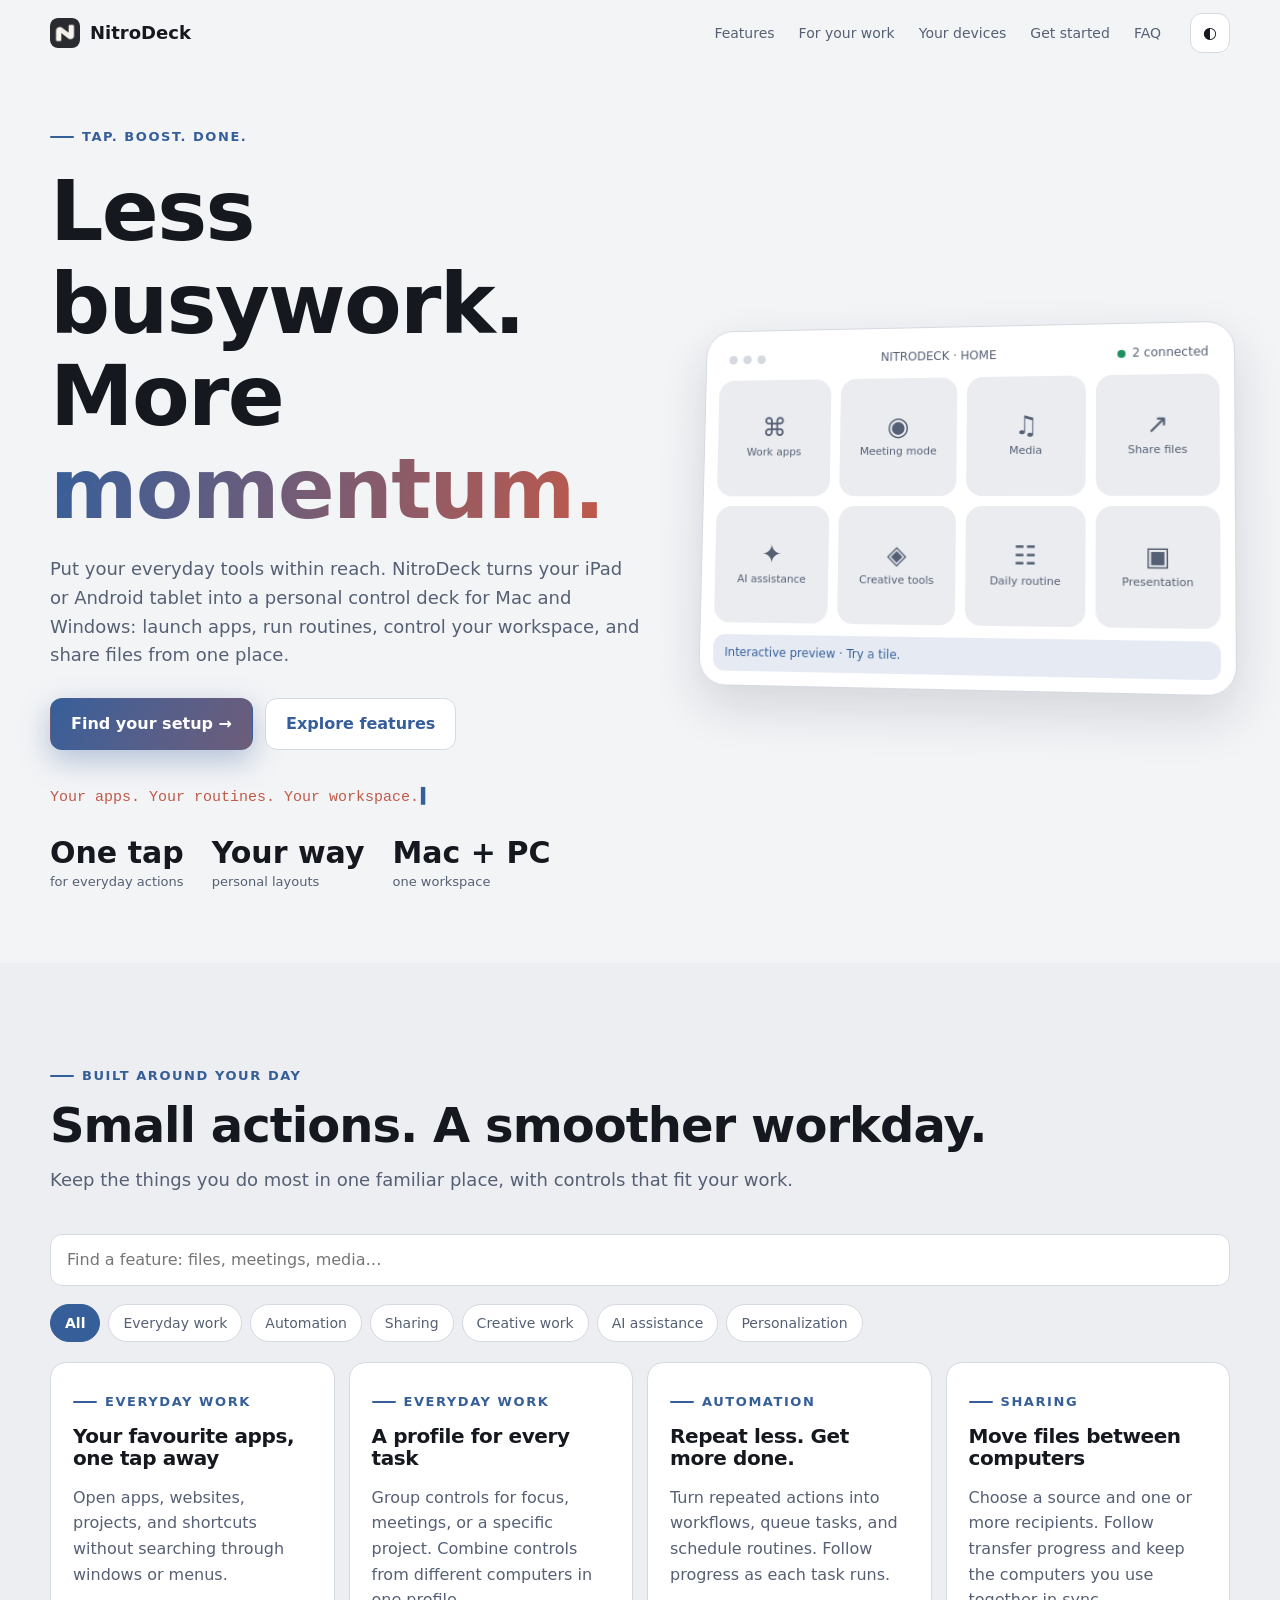
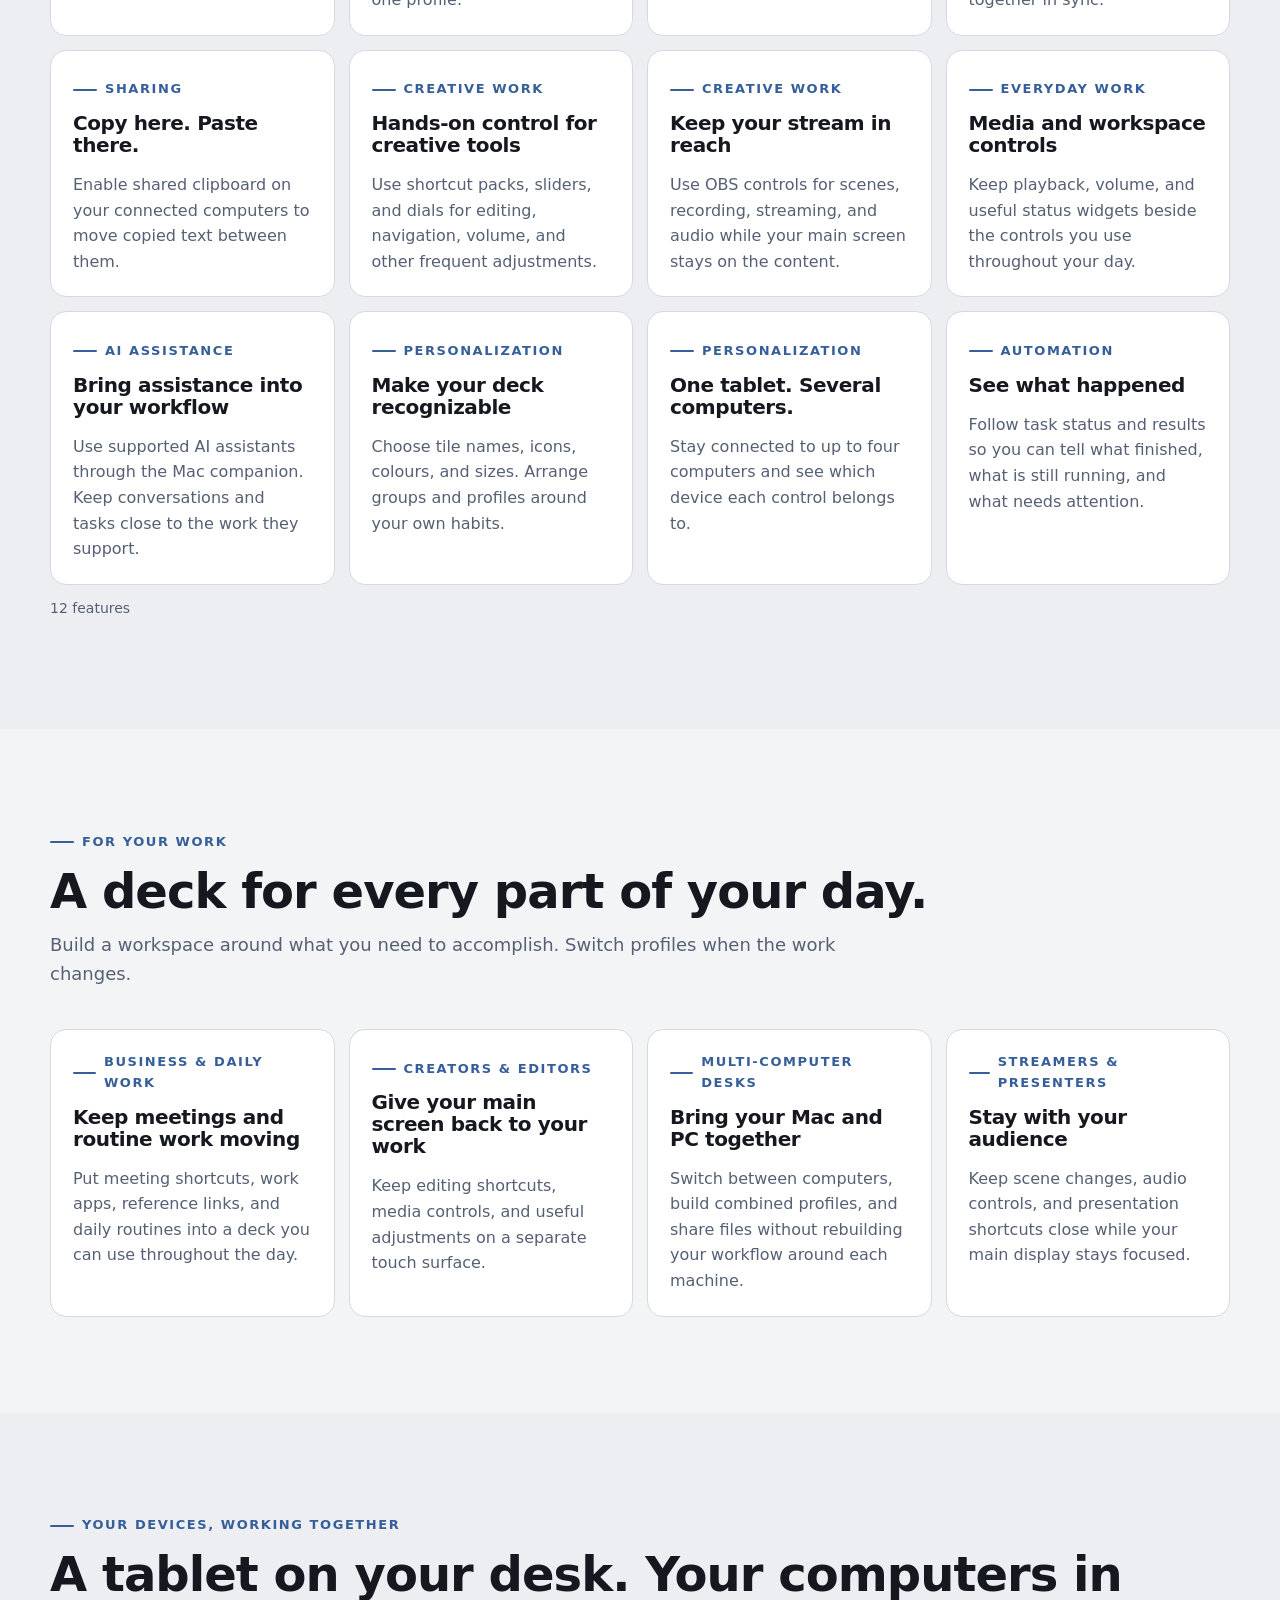
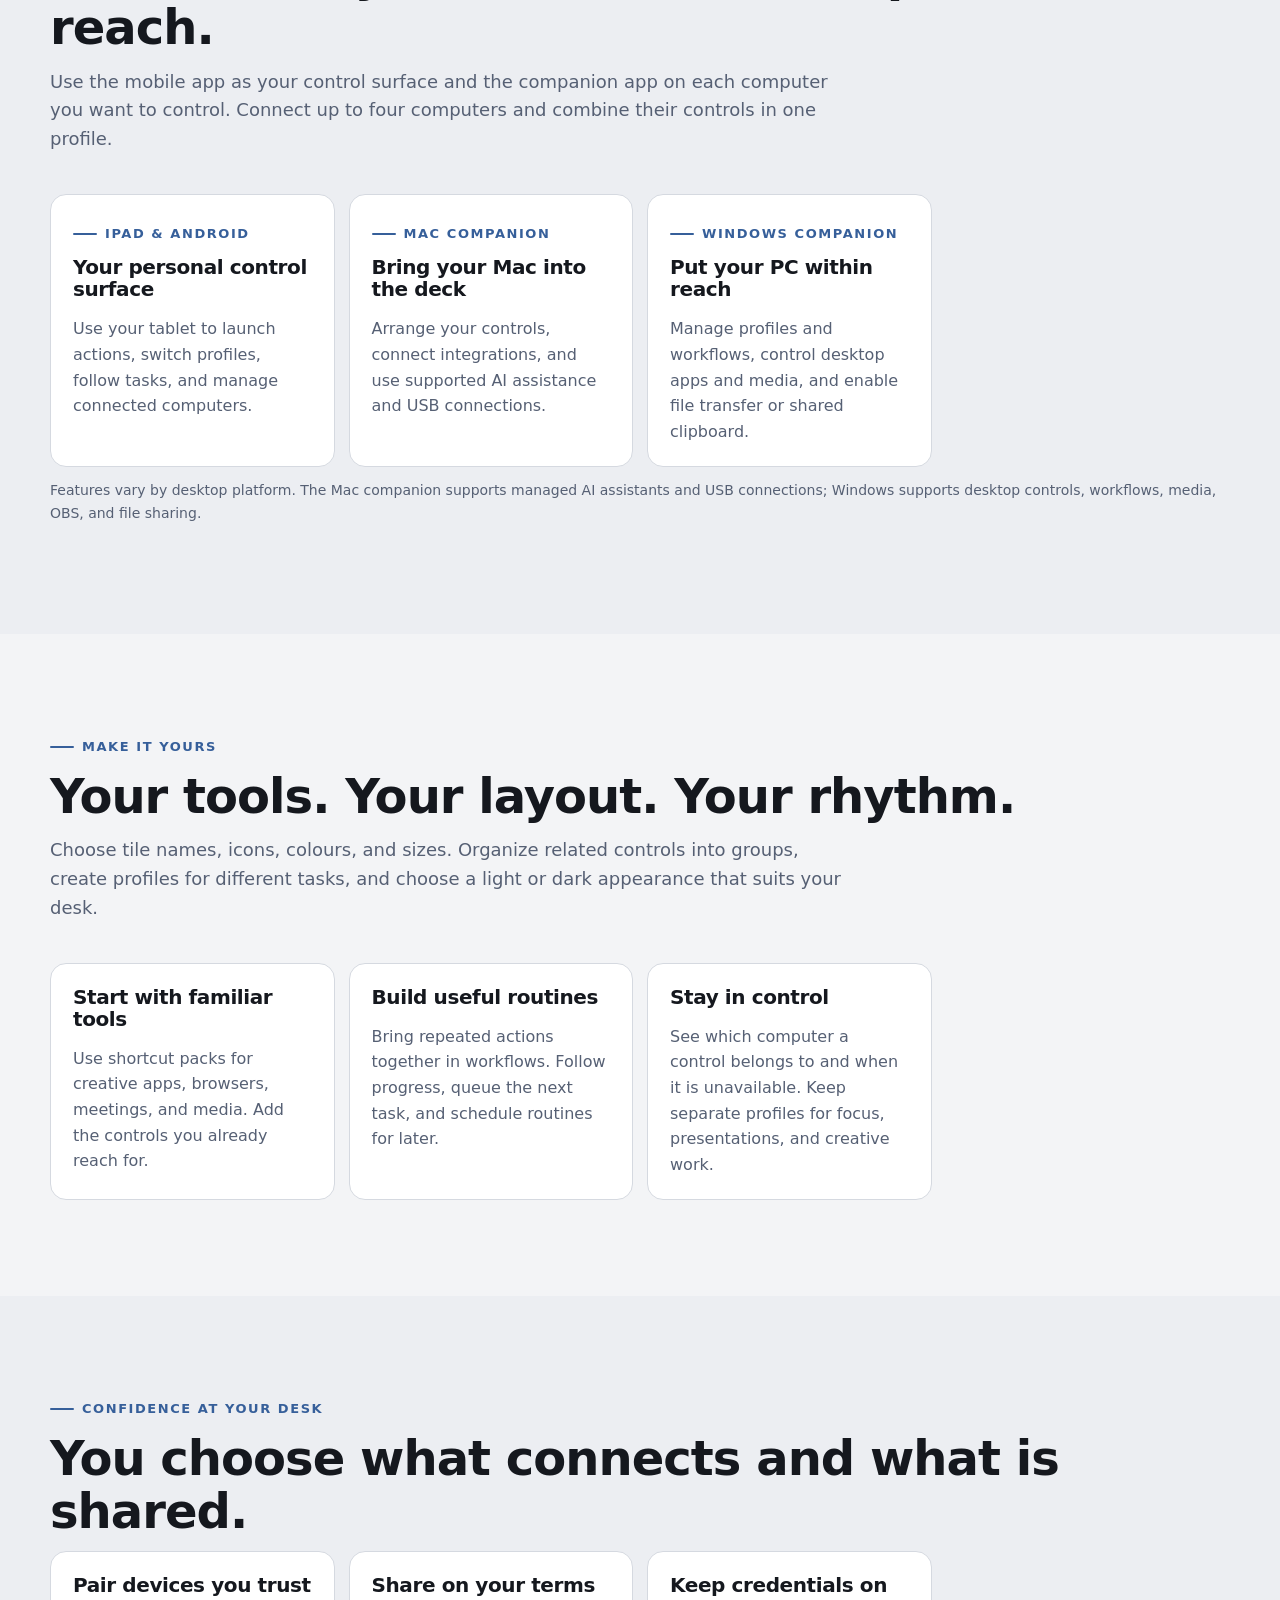
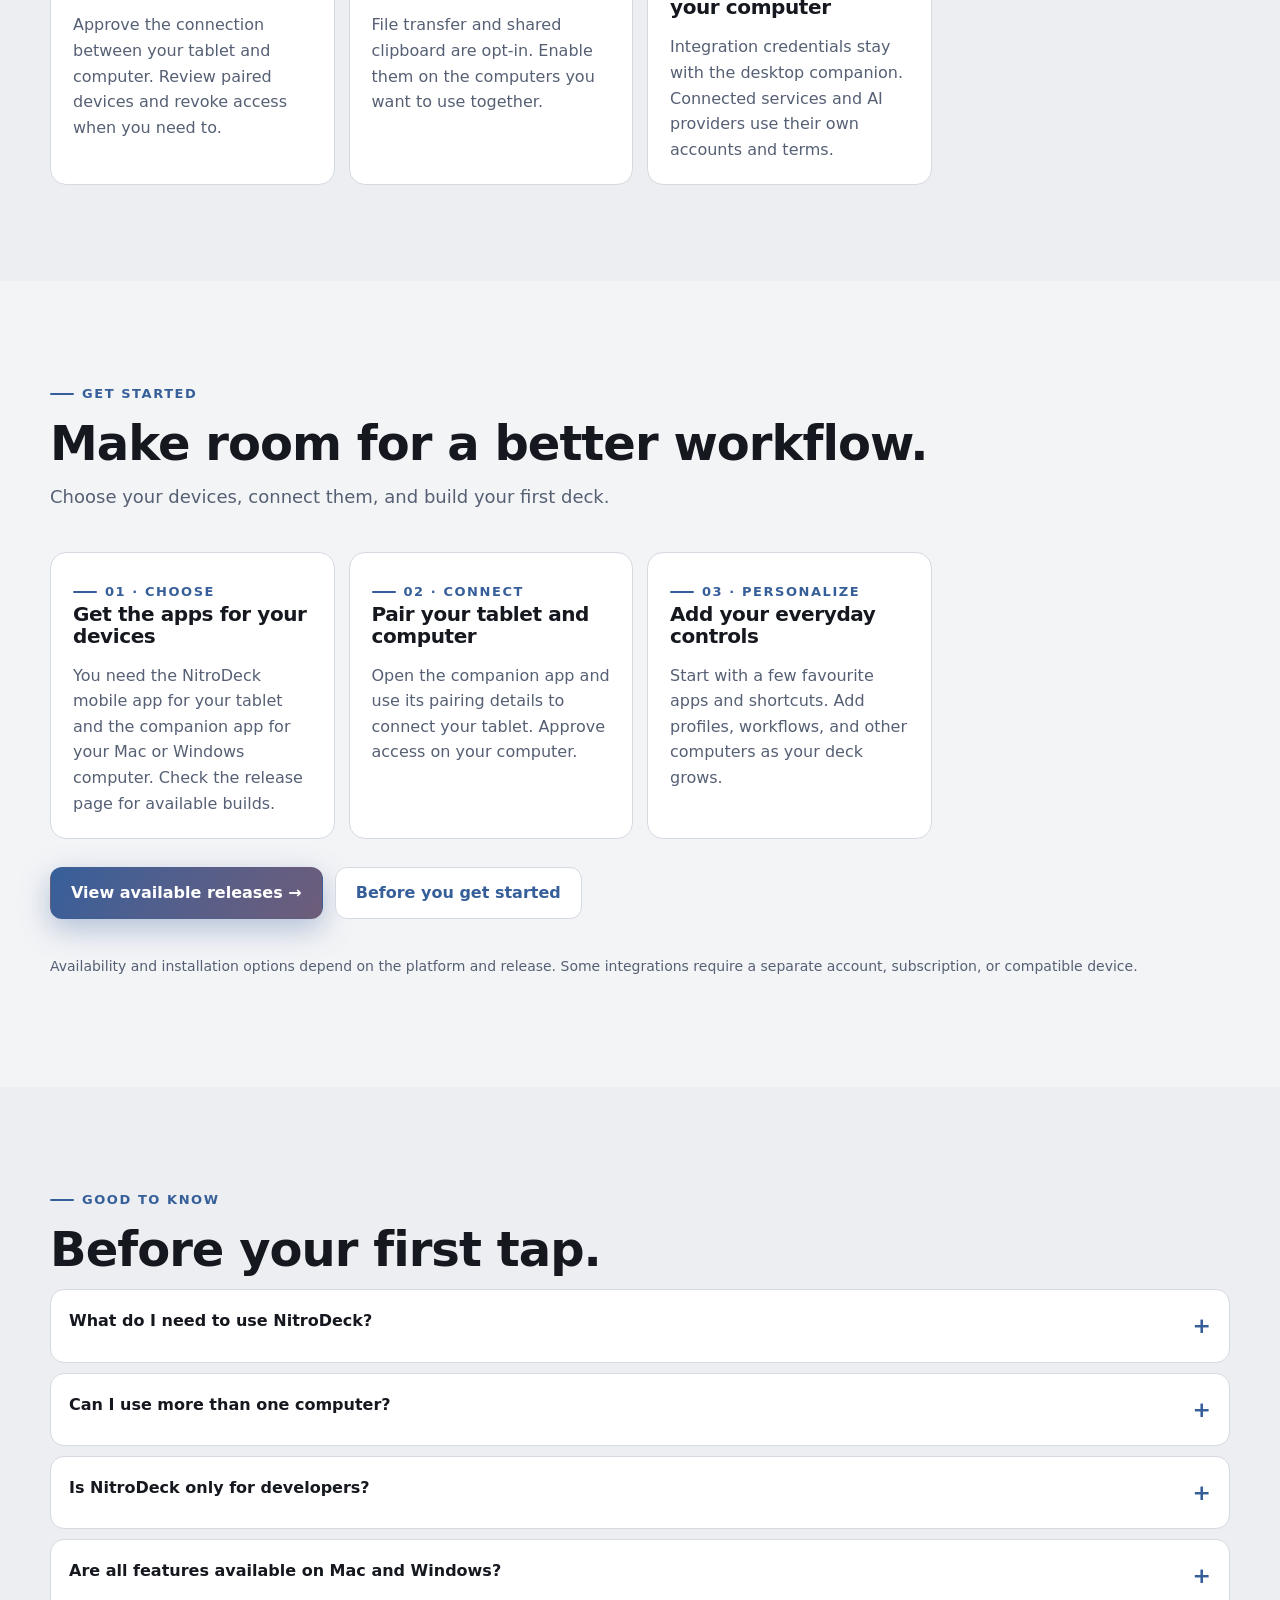
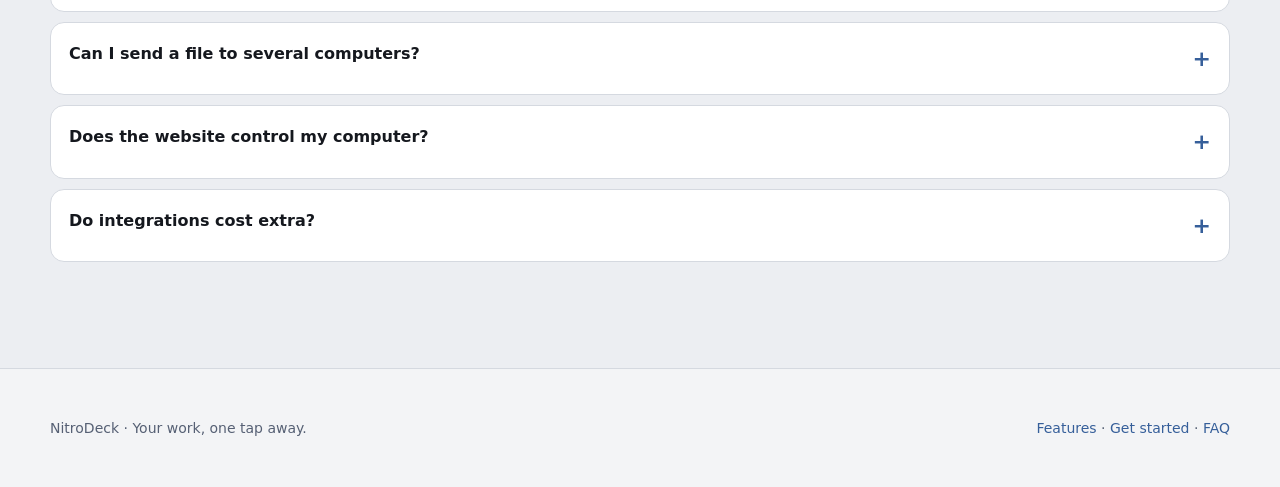
==== index.html @ 4f3492ad "Add NitroDeck site, feature guide and Pages workflow Co-Authored-By: Claude Sonnet 5.5 <noreply@anth" ====
<!doctype html>
<html lang="en">
<head>
  <meta charset="utf-8">
  <meta name="viewport" content="width=device-width, initial-scale=1">
  <title>NitroDeck — Your work, one tap away</title>
  <meta name="description" content="Turn your tablet into a personal control deck for Mac and Windows. Launch apps, organize workflows, control creative tools, and share files between computers.">
  <meta name="theme-color" content="#0b0e14">
  <link rel="icon" href="assets/appIcon.png">
  <link rel="stylesheet" href="styles.css">
</head>
<body>
<header class="nav" id="nav">
  <div class="wrap nav-in">
    <a class="brand" href="#top"><img src="assets/appIcon.png" alt="">NitroDeck</a>
    <nav class="nav-links" id="navlinks" aria-label="Sections">
      <a href="#features">Features</a>
      <a href="#use-cases">For your work</a>
      <a href="#apps">Your devices</a>
      <a href="#start">Get started</a>
      <a href="#faq-section">FAQ</a>
    </nav>
    <button class="icon-btn" id="themeBtn" aria-label="Toggle light and dark theme">◐</button>
    <button class="icon-btn burger" id="burger" aria-label="Menu" aria-expanded="false">☰</button>
  </div>
  <div class="progress-bar" id="pbar"></div>
</header>

<main id="top">
<section class="hero">
  <canvas id="bg" aria-hidden="true"></canvas>
  <div class="wrap">
    <div>
      <span class="eyebrow">Tap. Boost. Done.</span>
      <h1>Less busywork.<br>More <span class="grad">momentum.</span></h1>
      <p class="lede">Put your everyday tools within reach. NitroDeck turns your iPad or Android tablet into a personal control deck for Mac and Windows: launch apps, run routines, control your workspace, and share files from one place.</p>
      <div class="cta">
        <a class="btn primary" href="#start">Find your setup →</a>
        <a class="btn" href="#features">Explore features</a>
      </div>
      <div class="typed" id="typed" aria-live="off"></div>
      <div class="stats" style="margin-top:28px">
        <div class="stat"><b>One tap</b><span>for everyday actions</span></div>
        <div class="stat"><b>Your way</b><span>personal layouts</span></div>
        <div class="stat"><b>Mac + PC</b><span>one workspace</span></div>
      </div>
    </div>
    <div class="device" id="device" aria-label="Animated preview of a NitroDeck screen">
      <div class="device-top"><div class="dots"><i></i><i></i><i></i></div><span>NITRODECK · HOME</span><span class="live"><b></b>2 connected</span></div>
      <div class="deck" id="heroDeck"></div>
      <div class="banner" id="heroBanner">Interactive preview · Try a tile.</div>
    </div>
  </div>
</section>

<section id="features" class="alt">
  <div class="wrap">
    <span class="eyebrow">Built around your day</span>
    <h2>Small actions. A smoother workday.</h2>
    <p class="lede">Keep the things you do most in one familiar place, with controls that fit your work.</p>
    <div class="search"><input id="fsearch" type="search" placeholder="Find a feature: files, meetings, media…" aria-label="Search product features"></div>
    <div class="chips" id="fchips" aria-label="Feature categories"></div>
    <div class="fgrid" id="fgrid"></div>
    <p class="hint" id="featureCount" role="status"></p>
  </div>
</section>
<section id="use-cases">
  <div class="wrap">
    <span class="eyebrow">For your work</span>
    <h2>A deck for every part of your day.</h2>
    <p class="lede">Build a workspace around what you need to accomplish. Switch profiles when the work changes.</p>
    <div class="fgrid" id="useCases"></div>
  </div>
</section>
<section id="apps" class="alt">
  <div class="wrap">
    <span class="eyebrow">Your devices, working together</span>
    <h2>A tablet on your desk. Your computers in reach.</h2>
    <p class="lede">Use the mobile app as your control surface and the companion app on each computer you want to control. Connect up to four computers and combine their controls in one profile.</p>
    <div class="fgrid" id="appCards"></div>
    <p class="hint">Features vary by desktop platform. The Mac companion supports managed AI assistants and USB connections; Windows supports desktop controls, workflows, media, OBS, and file sharing.</p>
  </div>
</section>
<section id="customize">
  <div class="wrap">
    <span class="eyebrow">Make it yours</span>
    <h2>Your tools. Your layout. Your rhythm.</h2>
    <p class="lede">Choose tile names, icons, colours, and sizes. Organize related controls into groups, create profiles for different tasks, and choose a light or dark appearance that suits your desk.</p>
    <div class="fgrid">
      <article class="card"><h3>Start with familiar tools</h3><p>Use shortcut packs for creative apps, browsers, meetings, and media. Add the controls you already reach for.</p></article>
      <article class="card"><h3>Build useful routines</h3><p>Bring repeated actions together in workflows. Follow progress, queue the next task, and schedule routines for later.</p></article>
      <article class="card"><h3>Stay in control</h3><p>See which computer a control belongs to and when it is unavailable. Keep separate profiles for focus, presentations, and creative work.</p></article>
    </div>
  </div>
</section>
<section id="security" class="alt">
  <div class="wrap">
    <span class="eyebrow">Confidence at your desk</span>
    <h2>You choose what connects and what is shared.</h2>
    <div class="fgrid">
      <article class="card"><h3>Pair devices you trust</h3><p>Approve the connection between your tablet and computer. Review paired devices and revoke access when you need to.</p></article>
      <article class="card"><h3>Share on your terms</h3><p>File transfer and shared clipboard are opt-in. Enable them on the computers you want to use together.</p></article>
      <article class="card"><h3>Keep credentials on your computer</h3><p>Integration credentials stay with the desktop companion. Connected services and AI providers use their own accounts and terms.</p></article>
    </div>
  </div>
</section>
<section id="start">
  <div class="wrap">
    <span class="eyebrow">Get started</span>
    <h2>Make room for a better workflow.</h2>
    <p class="lede">Choose your devices, connect them, and build your first deck.</p>
    <div class="fgrid">
      <article class="card"><span class="eyebrow">01 · Choose</span><h3>Get the apps for your devices</h3><p>You need the NitroDeck mobile app for your tablet and the companion app for your Mac or Windows computer. Check the release page for available builds.</p></article>
      <article class="card"><span class="eyebrow">02 · Connect</span><h3>Pair your tablet and computer</h3><p>Open the companion app and use its pairing details to connect your tablet. Approve access on your computer.</p></article>
      <article class="card"><span class="eyebrow">03 · Personalize</span><h3>Add your everyday controls</h3><p>Start with a few favourite apps and shortcuts. Add profiles, workflows, and other computers as your deck grows.</p></article>
    </div>
    <div class="cta" style="margin-top:28px"><a class="btn primary" href="https://github.com/Ahmed-M-Hussein/NitroDeck/releases" rel="noopener">View available releases →</a><a class="btn" href="#faq-section">Before you get started</a></div>
    <p class="hint">Availability and installation options depend on the platform and release. Some integrations require a separate account, subscription, or compatible device.</p>
  </div>
</section>
<section id="faq-section" class="alt">
  <div class="wrap"><span class="eyebrow">Good to know</span><h2>Before your first tap.</h2><div id="faq"></div></div>
</section>
</main>
<footer><div class="wrap"><span>NitroDeck · Your work, one tap away.</span><span><a href="#features">Features</a> · <a href="#start">Get started</a> · <a href="#faq-section">FAQ</a></span></div></footer>
<button class="icon-btn to-top" id="toTop" aria-label="Back to top">↑</button>
<script src="data.js"></script><script src="app.js"></script>
</body></html>
---- styles.css ----
/* NitroDeck site. Tokens first, then layout, then sections. */
:root {
  --bg: #0b0e14;
  --bg2: #10141c;
  --surface: #161b25;
  --surface2: #1e2431;
  --line: #2a3242;
  --text: #e8ecf4;
  --muted: #93a0b5;
  --accent: #91b6ff;
  --accent-soft: rgba(145, 182, 255, 0.14);
  --accent2: #f1a99c;
  --ok: #6fd3a0;
  --warn: #f2c46d;
  --bad: #ff7b8a;
  --on-accent: #0b0e14;
  --shadow: 0 20px 60px rgba(0, 0, 0, 0.45);
  --radius: 16px;
  --font: ui-sans-serif, system-ui, -apple-system, "Segoe UI", Roboto, "Helvetica Neue", Arial, sans-serif;
  --mono: ui-monospace, SFMono-Regular, Menlo, Consolas, "Liberation Mono", monospace;
  color-scheme: dark;
}
:root[data-theme="light"] {
  --bg: #f3f4f6;
  --bg2: #eceef2;
  --surface: #ffffff;
  --surface2: #eaecf0;
  --line: #d5d9e0;
  --text: #15181e;
  --muted: #566074;
  --accent: #365f9a;
  --accent-soft: rgba(54, 95, 154, 0.12);
  --accent2: #c0594a;
  --ok: #1f8f5d;
  --warn: #9a6a00;
  --bad: #c2354a;
  --on-accent: #ffffff;
  --shadow: 0 20px 50px rgba(20, 30, 50, 0.14);
  color-scheme: light;
}

* { box-sizing: border-box; }
html { scroll-behavior: smooth; scroll-padding-top: 84px; }
body {
  margin: 0;
  background: var(--bg);
  color: var(--text);
  font: 16px/1.6 var(--font);
  -webkit-font-smoothing: antialiased;
  overflow-x: hidden;
}
img, svg { max-width: 100%; }
a { color: var(--accent); text-decoration: none; }
a:hover { text-decoration: underline; }
button { font: inherit; color: inherit; cursor: pointer; }
code, pre { font-family: var(--mono); }
:focus-visible { outline: 2px solid var(--accent); outline-offset: 2px; border-radius: 6px; }
.sr { position: absolute; width: 1px; height: 1px; overflow: hidden; clip: rect(0 0 0 0); }

.wrap { width: min(1180px, 100% - 32px); margin-inline: auto; }
section { padding: 96px 0; position: relative; }
.eyebrow { display: inline-flex; align-items: center; gap: 8px; font-size: 13px; letter-spacing: .12em; text-transform: uppercase; color: var(--accent); font-weight: 600; }
.eyebrow::before { content: ""; width: 24px; height: 2px; background: currentColor; border-radius: 2px; }
h1, h2, h3 { line-height: 1.1; margin: 0; letter-spacing: -0.02em; }
h2 { font-size: clamp(30px, 4.4vw, 48px); margin: 12px 0 14px; }
h3 { font-size: 20px; }
.lede { color: var(--muted); font-size: 18px; max-width: 70ch; margin: 0 0 40px; }
.grad { background: linear-gradient(100deg, var(--accent), var(--accent2)); -webkit-background-clip: text; background-clip: text; color: transparent; }
.alt { background: var(--bg2); }

/* reveal */
.reveal { opacity: 0; transform: translateY(26px); transition: opacity .7s ease, transform .7s cubic-bezier(.2,.7,.2,1); }
.reveal.in { opacity: 1; transform: none; }

/* nav */
.nav { position: fixed; inset: 0 0 auto 0; z-index: 50; transition: background .3s, border-color .3s, box-shadow .3s; border-bottom: 1px solid transparent; }
.nav.stuck { background: color-mix(in srgb, var(--bg) 82%, transparent); backdrop-filter: blur(14px); border-color: var(--line); }
.nav-in { display: flex; align-items: center; gap: 18px; height: 66px; }
.brand { display: flex; align-items: center; gap: 10px; font-weight: 700; color: var(--text); font-size: 18px; }
.brand:hover { text-decoration: none; }
.brand img { width: 30px; height: 30px; border-radius: 8px; }
.nav-links { display: flex; gap: 2px; margin-left: auto; }
.nav-links a { color: var(--muted); padding: 8px 11px; border-radius: 10px; font-size: 14px; font-weight: 500; }
.nav-links a:hover { color: var(--text); background: var(--accent-soft); text-decoration: none; }
.nav-links a.on { color: var(--accent); background: var(--accent-soft); }
.icon-btn { width: 40px; height: 40px; display: grid; place-items: center; background: var(--surface); border: 1px solid var(--line); border-radius: 12px; }
.icon-btn:hover { border-color: var(--accent); }
.burger { display: none; }
.progress-bar { position: absolute; left: 0; bottom: -1px; height: 2px; background: linear-gradient(90deg, var(--accent), var(--accent2)); width: 0; }

/* buttons */
.btn { display: inline-flex; align-items: center; gap: 8px; padding: 12px 20px; border-radius: 12px; border: 1px solid var(--line); background: var(--surface); font-weight: 600; transition: transform .2s, border-color .2s, box-shadow .2s; }
.btn:hover { transform: translateY(-2px); border-color: var(--accent); text-decoration: none; }
.btn.primary { background: linear-gradient(120deg, var(--accent), color-mix(in srgb, var(--accent) 60%, var(--accent2))); color: var(--on-accent); border-color: transparent; box-shadow: 0 10px 30px color-mix(in srgb, var(--accent) 35%, transparent); }
.chip { display: inline-flex; align-items: center; gap: 6px; padding: 7px 14px; border-radius: 999px; background: var(--surface); border: 1px solid var(--line); font-size: 14px; color: var(--muted); transition: all .2s; }
.chip:hover { color: var(--text); border-color: var(--accent); }
.chip.on { background: var(--accent); color: var(--on-accent); border-color: var(--accent); font-weight: 600; }
.chips { display: flex; flex-wrap: wrap; gap: 8px; margin-bottom: 20px; }
.card { background: var(--surface); border: 1px solid var(--line); border-radius: var(--radius); padding: 22px; }
kbd { font-family: var(--mono); font-size: 12px; background: var(--surface2); border: 1px solid var(--line); border-bottom-width: 2px; border-radius: 6px; padding: 1px 6px; }

/* hero */
.hero { min-height: 100svh; display: flex; align-items: center; padding: 120px 0 70px; overflow: hidden; }
#bg { position: absolute; inset: 0; width: 100%; height: 100%; z-index: 0; }
.hero::after { content: ""; position: absolute; inset: 0; background: radial-gradient(60% 50% at 70% 40%, transparent, var(--bg) 100%); z-index: 0; pointer-events: none; }
.hero .wrap { position: relative; z-index: 1; display: grid; grid-template-columns: 1.05fr .95fr; gap: 48px; align-items: center; }
.hero h1 { font-size: clamp(42px, 7vw, 84px); margin: 18px 0 20px; }
.hero p.lede { margin-bottom: 28px; }
.cta { display: flex; flex-wrap: wrap; gap: 12px; margin-bottom: 36px; }
.typed { font-family: var(--mono); color: var(--accent2); min-height: 1.6em; font-size: 15px; }
.typed::after { content: "▍"; animation: blink 1s steps(2) infinite; margin-left: 2px; color: var(--accent); }
@keyframes blink { 50% { opacity: 0; } }
.stats { display: grid; grid-template-columns: repeat(4, auto); gap: 8px 28px; justify-content: start; }
.stat b { display: block; font-size: 30px; line-height: 1; font-variant-numeric: tabular-nums; }
.stat span { font-size: 13px; color: var(--muted); }

.device { background: var(--surface); border: 1px solid var(--line); border-radius: 28px; padding: 14px; box-shadow: var(--shadow); transform: perspective(1200px) rotateY(-8deg) rotateX(4deg); transition: transform .2s ease-out; animation: float 7s ease-in-out infinite; }
@keyframes float { 50% { translate: 0 -10px; } }
.device-top { display: flex; align-items: center; justify-content: space-between; padding: 6px 10px 12px; font-size: 12px; color: var(--muted); }
.dots { display: flex; gap: 6px; } .dots i { width: 9px; height: 9px; border-radius: 50%; background: var(--line); }
.live { display: inline-flex; gap: 6px; align-items: center; } .live b { width: 8px; height: 8px; border-radius: 50%; background: var(--ok); box-shadow: 0 0 0 0 var(--ok); animation: ping 2s infinite; }
@keyframes ping { 70% { box-shadow: 0 0 0 9px transparent; } 100% { box-shadow: 0 0 0 0 transparent; } }
.deck { display: grid; grid-template-columns: repeat(4, 1fr); gap: 10px; }
.tile { aspect-ratio: 1; border-radius: 16px; background: var(--surface2); border: 2px solid transparent; display: flex; flex-direction: column; align-items: center; justify-content: center; gap: 4px; font-size: 11px; color: var(--muted); position: relative; transition: transform .2s, border-color .3s, background .3s; user-select: none; }
.tile .g { font-size: 26px; line-height: 1; }
.tile:hover { transform: translateY(-3px); }
.tile.pressed { transform: scale(.93); }
.tile.running { border-color: var(--accent); }
.tile.running::after { content: ""; position: absolute; top: 7px; right: 7px; width: 12px; height: 12px; border: 2px solid var(--accent); border-top-color: transparent; border-radius: 50%; animation: spin .8s linear infinite; }
.tile.success { border-color: var(--ok); }
.tile.success::after { content: "✓"; position: absolute; top: 3px; right: 8px; color: var(--ok); font-weight: 800; }
.tile.failed { border-color: var(--bad); }
.tile.failed::after { content: "!"; position: absolute; top: 3px; right: 9px; color: var(--bad); font-weight: 800; }
.tile.w2 { grid-column: span 2; aspect-ratio: 2.1; }
.tile.w4 { grid-column: span 4; aspect-ratio: 4.3; }
@keyframes spin { to { rotate: 360deg; } }
.mini-slider { width: 80%; height: 8px; border-radius: 6px; background: var(--line); position: relative; overflow: hidden; }
.mini-slider i { position: absolute; inset: 0 auto 0 0; width: 60%; background: var(--accent); border-radius: 6px; animation: slide 5s ease-in-out infinite; }
@keyframes slide { 50% { width: 25%; } }
.banner { margin-top: 12px; padding: 9px 12px; border-radius: 12px; background: var(--accent-soft); font-size: 12px; color: var(--accent); min-height: 36px; display: flex; align-items: center; gap: 8px; }

/* tabs */
.tabs { display: flex; flex-wrap: wrap; gap: 6px; margin-bottom: 18px; }
.tab { padding: 9px 16px; border-radius: 12px; border: 1px solid var(--line); background: var(--surface); color: var(--muted); font-weight: 600; font-size: 14px; }
.tab[aria-selected="true"] { background: var(--accent); color: var(--on-accent); border-color: var(--accent); }
.panel[hidden] { display: none; }

/* map */
.map-shell { display: grid; grid-template-columns: 1fr 340px; gap: 20px; align-items: start; }
.map-stage { background: radial-gradient(circle at 50% 50%, var(--accent-soft), transparent 65%), var(--surface); border: 1px solid var(--line); border-radius: 24px; padding: 8px; overflow: hidden; }
#map { width: 100%; height: auto; display: block; touch-action: manipulation; }
.m-edge { stroke: var(--line); stroke-width: 2; fill: none; stroke-dasharray: 6 8; animation: dash 2.5s linear infinite; }
.m-edge.act { stroke-width: 2.5; }
@keyframes dash { to { stroke-dashoffset: -28; } }
.m-node { cursor: pointer; }
.m-node circle.bg { fill: var(--surface2); stroke-width: 2.5; transition: transform .3s, fill .3s; transform-box: fill-box; transform-origin: center; }
.m-node:hover circle.bg, .m-node.act circle.bg { transform: scale(1.12); fill: var(--surface); }
.m-node text { fill: var(--text); font-size: 18px; font-weight: 700; text-anchor: middle; pointer-events: none; }
.m-node text.ico { font-size: 32px; font-weight: 400; }
.m-node.dim { opacity: .22; }
.m-leaf { opacity: 0; pointer-events: auto; transform-box: fill-box; transform-origin: center; animation: pop .45s cubic-bezier(.2,1.4,.4,1) forwards; cursor: pointer; }
.m-leaf rect { fill: var(--surface); stroke-width: 1.5; }
.m-leaf text { fill: var(--text); font-size: 16px; }
.m-leaf:hover rect, .m-leaf.act rect { fill: var(--surface2); }
@keyframes pop { from { opacity: 0; scale: .3; } to { opacity: 1; scale: 1; } }
.m-center circle.core { fill: var(--accent); }
.m-center circle.ring { fill: none; stroke: var(--accent); stroke-width: 2; opacity: .5; transform-box: fill-box; transform-origin: center; animation: ring 3s ease-out infinite; }
.m-center circle.ring.r2 { animation-delay: 1.5s; }
@keyframes ring { to { scale: 1.9; opacity: 0; } }
.m-center text { fill: var(--on-accent); font-weight: 800; font-size: 22px; text-anchor: middle; pointer-events: none; }
.side { position: sticky; top: 84px; min-height: 280px; }
.side h3 { display: flex; align-items: center; gap: 10px; margin-bottom: 8px; }
.side p { color: var(--muted); margin: 0 0 14px; }
.side ul { list-style: none; margin: 0; padding: 0; display: grid; gap: 8px; }
.side li { padding: 10px 12px; border-radius: 12px; background: var(--surface2); border: 1px solid transparent; font-size: 14px; cursor: pointer; transition: border-color .2s; }
.side li:hover, .side li.act { border-color: var(--accent); }
.side li b { display: block; }
.side li span { color: var(--muted); }
.hint { color: var(--muted); font-size: 14px; margin-top: 12px; }

/* architecture */
.arch-wrap { background: var(--surface); border: 1px solid var(--line); border-radius: 24px; padding: 12px; }
.arch-wrap svg { width: 100%; height: auto; display: block; }
.a-node rect { fill: var(--surface2); stroke: var(--line); stroke-width: 2; transition: stroke .2s, fill .2s; }
.a-node { cursor: pointer; }
.a-node:hover rect, .a-node.act rect { stroke: var(--accent); fill: var(--accent-soft); }
.a-node text { fill: var(--text); font-size: 15px; text-anchor: middle; pointer-events: none; }
.a-node text.sub { fill: var(--muted); font-size: 12px; }
.a-link { stroke: var(--line); stroke-width: 2; fill: none; }
.a-link.usb { stroke-dasharray: 5 6; }
.a-pkt { fill: var(--accent); }
.a-pkt.b { fill: var(--accent2); }
.a-label { fill: var(--muted); font-size: 12px; text-anchor: middle; }
.arch-caption { margin-top: 14px; padding: 14px 18px; background: var(--surface2); border-radius: 14px; color: var(--muted); min-height: 76px; }
.arch-caption b { color: var(--text); }

/* config matrix */
.matrix-scroll { overflow-x: auto; border: 1px solid var(--line); border-radius: 18px; }
table.matrix { border-collapse: collapse; width: 100%; min-width: 820px; font-size: 14px; }
.matrix th, .matrix td { padding: 12px 14px; text-align: left; border-bottom: 1px solid var(--line); vertical-align: top; transition: background .2s; }
.matrix thead th { background: var(--surface2); position: sticky; top: 0; font-size: 13px; }
.matrix tbody th { color: var(--accent); width: 150px; background: var(--surface); }
.matrix td { background: var(--surface); color: var(--muted); }
.matrix td.na { opacity: .4; }
.matrix tr:hover td, .matrix tr:hover th { background: var(--accent-soft); color: var(--text); }
.matrix code { color: var(--accent2); font-size: 12.5px; }

/* features */
.search { display: flex; gap: 10px; flex-wrap: wrap; margin-bottom: 18px; }
.search input { flex: 1; min-width: 200px; padding: 12px 16px; border-radius: 12px; border: 1px solid var(--line); background: var(--surface); color: var(--text); font: inherit; }
.search input:focus { border-color: var(--accent); outline: none; }
.fgrid { display: grid; grid-template-columns: repeat(auto-fill, minmax(280px, 1fr)); gap: 14px; }
.fcard { background: var(--surface); border: 1px solid var(--line); border-radius: 16px; padding: 18px; cursor: pointer; transition: transform .25s, border-color .25s, box-shadow .25s; position: relative; overflow: hidden; }
.fcard::before { content: ""; position: absolute; inset: 0; background: radial-gradient(240px circle at var(--mx, 50%) var(--my, 0%), var(--accent-soft), transparent 70%); opacity: 0; transition: opacity .3s; }
.fcard:hover { transform: translateY(-4px); border-color: var(--accent); box-shadow: var(--shadow); }
.fcard:hover::before { opacity: 1; }
.fcard > * { position: relative; }
.fcard .tag { font-size: 11px; letter-spacing: .08em; text-transform: uppercase; color: var(--accent2); font-weight: 700; }
.fcard h4 { margin: 6px 0; font-size: 17px; }
.fcard p { margin: 0; color: var(--muted); font-size: 14px; }
.fcard .more { max-height: 0; overflow: hidden; transition: max-height .4s ease; color: var(--muted); font-size: 13px; }
.fcard.open .more { max-height: 220px; margin-top: 10px; }
.fcard .plat { display: flex; gap: 6px; margin-top: 12px; }
.plat span { font-size: 11px; padding: 2px 8px; border-radius: 999px; background: var(--surface2); color: var(--muted); }
.empty { color: var(--muted); padding: 24px; text-align: center; grid-column: 1 / -1; }

/* playground */
.play { display: grid; grid-template-columns: 1fr 1fr; gap: 20px; align-items: start; }
.stage { border-radius: 20px; padding: 22px; background: var(--p-bg, var(--surface)); border: 1px solid var(--line); transition: background .4s; }
.stage-grid { display: grid; grid-template-columns: repeat(4, 1fr); gap: 10px; }
.ptile { aspect-ratio: 1; border-radius: 18px; background: var(--p-surface, var(--surface2)); border: 2px solid transparent; display: flex; flex-direction: column; align-items: center; justify-content: center; gap: 6px; font-size: 13px; color: var(--p-text, var(--text)); position: relative; transition: all .35s cubic-bezier(.2,1.2,.4,1); }
.ptile.ghost { opacity: .45; font-size: 22px; }
.ptile .g { font-size: 34px; line-height: 1; }
.ptile.me { grid-column: span var(--span, 1); aspect-ratio: auto; min-height: 110px; background: var(--t-bg, var(--p-surface, var(--surface2))); color: var(--t-fg, var(--p-text, var(--text))); box-shadow: 0 0 0 2px var(--p-accent, var(--accent)); }
.ptile.me.running { border-color: var(--accent); } .ptile.me.success { border-color: var(--ok); } .ptile.me.failed { border-color: var(--bad); }
.controls { display: grid; gap: 14px; }
.field label { display: block; font-size: 12px; color: var(--muted); margin-bottom: 6px; letter-spacing: .06em; text-transform: uppercase; font-weight: 600; }
.field input[type=text], .field select, .field textarea { width: 100%; padding: 10px 12px; border-radius: 10px; border: 1px solid var(--line); background: var(--surface2); color: var(--text); font: inherit; }
.row { display: flex; flex-wrap: wrap; gap: 8px; }
.sw { width: 30px; height: 30px; border-radius: 50%; border: 2px solid var(--line); cursor: pointer; transition: transform .15s; }
.sw:hover { transform: scale(1.15); } .sw.on { border-color: var(--text); box-shadow: 0 0 0 2px var(--bg); }
.emoji { width: 40px; height: 40px; border-radius: 10px; background: var(--surface2); border: 1px solid var(--line); font-size: 20px; }
.emoji.on { border-color: var(--accent); background: var(--accent-soft); }
pre.code { margin: 0; padding: 14px 16px; background: #0a0d12; color: #d8e2f3; border: 1px solid var(--line); border-radius: 12px; overflow-x: auto; font-size: 13px; line-height: 1.55; white-space: pre; }
:root[data-theme="light"] pre.code { background: #1a2030; }
.cmd .k { color: #91b6ff; } .cmd .s { color: #9fe3b8; } .cmd .n { color: #f2c46d; } .cmd .c { color: #7d8aa3; }
.copywrap { position: relative; }
.copy { position: absolute; top: 8px; right: 8px; padding: 4px 10px; font-size: 12px; border-radius: 8px; border: 1px solid #2f3a50; background: #161d2b; color: #c8d3e8; }
.copy:hover { border-color: var(--accent); }

/* analog */
.analog { display: grid; grid-template-columns: 1fr 1fr; gap: 20px; }
.knob-box { display: grid; place-items: center; padding: 10px; }
#knob { touch-action: none; cursor: grab; }
#knob:active { cursor: grabbing; }
input[type=range] { width: 100%; accent-color: var(--accent); }
.hsv { display: grid; gap: 8px; }
.swatch-big { height: 54px; border-radius: 12px; border: 1px solid var(--line); transition: background .1s; }
.toggle { width: 66px; height: 36px; border-radius: 999px; background: var(--surface2); border: 1px solid var(--line); position: relative; transition: background .3s; }
.toggle::after { content: ""; position: absolute; top: 3px; left: 3px; width: 28px; height: 28px; border-radius: 50%; background: var(--muted); transition: all .3s cubic-bezier(.2,1.4,.4,1); }
.toggle[aria-checked="true"] { background: var(--accent); }
.toggle[aria-checked="true"]::after { left: 33px; background: var(--on-accent); }
.big-val { font-size: 40px; font-weight: 800; font-variant-numeric: tabular-nums; }

/* workflow */
.wf { display: grid; grid-template-columns: 320px 1fr; gap: 20px; align-items: start; }
.steps { display: grid; gap: 10px; }
.step { display: grid; grid-template-columns: 38px 1fr auto; gap: 12px; align-items: center; padding: 12px 14px; background: var(--surface); border: 1px solid var(--line); border-radius: 14px; transition: border-color .3s, background .3s, transform .3s; }
.step .n { width: 32px; height: 32px; border-radius: 50%; display: grid; place-items: center; background: var(--surface2); font-weight: 700; font-size: 13px; transition: all .3s; }
.step code { font-size: 13px; color: var(--accent2); }
.step small { display: block; color: var(--muted); }
.step .st { font-size: 12px; padding: 3px 10px; border-radius: 999px; background: var(--surface2); color: var(--muted); font-weight: 600; }
.step.running { border-color: var(--accent); transform: translateX(6px); } .step.running .n { background: var(--accent); color: var(--on-accent); } .step.running .st { color: var(--accent); }
.step.success { border-color: color-mix(in srgb, var(--ok) 60%, var(--line)); } .step.success .n { background: var(--ok); color: var(--on-accent); } .step.success .st { color: var(--ok); }
.step.failed { border-color: var(--bad); } .step.failed .n { background: var(--bad); color: #fff; } .step.failed .st { color: var(--bad); }
.step.skipped { opacity: .55; } .step.skipped .st { color: var(--warn); }
.bar { height: 6px; border-radius: 6px; background: var(--surface2); overflow: hidden; margin: 14px 0; }
.bar i { display: block; height: 100%; width: 0; background: linear-gradient(90deg, var(--accent), var(--accent2)); transition: width .4s; }
.dayrow { display: flex; gap: 6px; } .day { width: 38px; height: 38px; border-radius: 50%; border: 1px solid var(--line); background: var(--surface2); font-size: 12px; font-weight: 600; } .day.on { background: var(--accent); color: var(--on-accent); border-color: var(--accent); }
.check { display: flex; align-items: center; gap: 8px; font-size: 14px; color: var(--muted); }

/* integrations */
.igrid { display: grid; grid-template-columns: repeat(auto-fill, minmax(190px, 1fr)); gap: 12px; }
.prov { display: flex; gap: 12px; align-items: center; padding: 14px; background: var(--surface); border: 1px solid var(--line); border-radius: 14px; transition: transform .25s, border-color .25s; }
.prov:hover { transform: translateY(-3px) rotate(-.6deg); border-color: var(--accent); }
.mono { width: 40px; height: 40px; border-radius: 12px; display: grid; place-items: center; font-weight: 800; background: var(--accent-soft); color: var(--accent); flex: none; }
.prov b { display: block; font-size: 14px; line-height: 1.2; } .prov small { color: var(--muted); font-size: 12px; }
.cloud { display: flex; flex-wrap: wrap; gap: 8px; }
.cloud span { padding: 6px 12px; border-radius: 999px; background: var(--surface); border: 1px solid var(--line); font-size: 13px; color: var(--muted); animation: bob 5s ease-in-out infinite; animation-delay: calc(var(--i) * -0.37s); }
@keyframes bob { 50% { transform: translateY(-4px); } }
.svc-grid { display: grid; grid-template-columns: repeat(auto-fill, minmax(260px, 1fr)); gap: 14px; }
.svc h4 { margin: 0 0 6px; display: flex; gap: 10px; align-items: center; }
.svc p { margin: 0 0 10px; color: var(--muted); font-size: 14px; }

/* get started */
.gs { display: grid; grid-template-columns: 1fr; gap: 14px; }
.gstep { display: grid; grid-template-columns: 44px 1fr; gap: 16px; padding: 18px; background: var(--surface); border: 1px solid var(--line); border-radius: 16px; transition: border-color .3s, opacity .3s; }
.gstep.done { border-color: color-mix(in srgb, var(--ok) 55%, var(--line)); opacity: .75; }
.gstep .num { width: 40px; height: 40px; border-radius: 50%; border: 2px solid var(--accent); background: transparent; font-weight: 800; color: var(--accent); transition: all .3s; }
.gstep.done .num { background: var(--ok); border-color: var(--ok); color: var(--on-accent); }
.gstep h4 { margin: 2px 0 6px; font-size: 17px; } .gstep p { margin: 0 0 10px; color: var(--muted); font-size: 14px; }
.gstep .copywrap + .copywrap { margin-top: 8px; }
.gs-head { display: flex; align-items: center; justify-content: space-between; gap: 16px; flex-wrap: wrap; margin-bottom: 8px; }
.gs-prog { font-size: 14px; color: var(--muted); }

/* e2e */
.e2e-diagram { background: var(--surface); border: 1px solid var(--line); border-radius: 22px; padding: 10px; margin-bottom: 20px; }
.e2e-diagram svg { width: 100%; height: auto; display: block; }
.e-node rect { fill: var(--surface2); stroke: var(--line); stroke-width: 2; transition: all .4s; }
.e-node text { fill: var(--muted); text-anchor: middle; font-size: 15px; font-weight: 600; transition: fill .4s; }
.e-node.act rect { stroke: var(--accent); fill: var(--accent-soft); filter: drop-shadow(0 0 12px var(--accent)); }
.e-node.act text { fill: var(--text); }
.e-line { stroke: var(--line); stroke-width: 3; transition: stroke .4s; }
.e-line.act { stroke: var(--accent); stroke-dasharray: 8 8; animation: dash 1s linear infinite; }
.e2e { display: grid; grid-template-columns: 300px 1fr; gap: 20px; align-items: start; }
.tl { display: grid; gap: 4px; max-height: 560px; overflow: auto; padding-right: 6px; }
.tl button { display: flex; gap: 10px; align-items: center; text-align: left; padding: 9px 12px; background: transparent; border: 1px solid transparent; border-radius: 12px; color: var(--muted); font-size: 14px; transition: all .2s; }
.tl button i { font-style: normal; width: 24px; height: 24px; flex: none; display: grid; place-items: center; font-size: 12px; border-radius: 50%; background: var(--surface2); }
.tl button:hover { background: var(--surface); color: var(--text); }
.tl button.on { background: var(--surface); border-color: var(--accent); color: var(--text); }
.tl button.on i { background: var(--accent); color: var(--on-accent); font-weight: 700; }
.tl button.past i { background: var(--ok); color: var(--on-accent); }
.detail { min-height: 360px; }
.detail .vh { margin-top: 14px; padding: 12px 14px; border-radius: 12px; background: color-mix(in srgb, var(--ok) 12%, transparent); border: 1px solid color-mix(in srgb, var(--ok) 40%, transparent); font-size: 14px; }
.detail .vh b { color: var(--ok); }
.detail .fade { animation: fadeUp .45s ease; }
@keyframes fadeUp { from { opacity: 0; transform: translateY(10px); } }
.ctrl { display: flex; gap: 8px; align-items: center; margin-top: 16px; flex-wrap: wrap; }
.auto-bar { height: 3px; background: var(--surface2); border-radius: 3px; overflow: hidden; flex: 1; min-width: 80px; }
.auto-bar i { display: block; height: 100%; width: 0; background: var(--accent); }
table.vt { border-collapse: collapse; width: 100%; font-size: 14px; margin-top: 20px; }
.vt td, .vt th { text-align: left; padding: 10px 12px; border-bottom: 1px solid var(--line); vertical-align: top; }
.vt th { color: var(--muted); font-size: 12px; text-transform: uppercase; letter-spacing: .08em; }
.vt code { font-size: 12.5px; color: var(--accent2); word-break: break-word; }

/* protocol */
.proto { display: grid; grid-template-columns: 1fr 1fr; gap: 20px; }
.mlist { display: grid; gap: 6px; max-height: 480px; overflow: auto; padding-right: 6px; }
.mrow { display: flex; align-items: center; gap: 10px; padding: 9px 12px; border-radius: 10px; background: var(--surface); border: 1px solid var(--line); cursor: pointer; font-size: 14px; transition: border-color .2s; }
.mrow:hover, .mrow.on { border-color: var(--accent); }
.mrow code { color: var(--accent2); font-size: 13px; }
.mrow .d { margin-left: auto; font-size: 11px; color: var(--muted); }
.mgroup { margin: 10px 0 2px; font-size: 12px; text-transform: uppercase; letter-spacing: .1em; color: var(--accent); font-weight: 700; }

/* security */
.sec { display: grid; grid-template-columns: 1fr 1fr; gap: 20px; }
.hs { display: grid; gap: 10px; }
.hs-step { display: grid; grid-template-columns: 30px 1fr; gap: 12px; padding: 10px 12px; border-radius: 12px; border: 1px solid var(--line); background: var(--surface); opacity: .5; transition: all .4s; }
.hs-step.on { opacity: 1; border-color: var(--accent); transform: translateX(6px); }
.hs-step i { font-style: normal; font-weight: 700; color: var(--accent); }
.hs-step span { color: var(--muted); font-size: 14px; }
.limits { display: grid; grid-template-columns: repeat(3, 1fr); gap: 10px; margin-top: 14px; }
.limit { background: var(--surface2); border-radius: 12px; padding: 12px; text-align: center; }
.limit b { display: block; font-size: 22px; color: var(--accent); }
.limit span { font-size: 12px; color: var(--muted); }

/* faq */
details.q { background: var(--surface); border: 1px solid var(--line); border-radius: 14px; padding: 4px 18px; margin-bottom: 10px; }
details.q summary { cursor: pointer; padding: 14px 0; font-weight: 600; list-style: none; display: flex; justify-content: space-between; gap: 12px; }
details.q summary::after { content: "+"; font-size: 22px; color: var(--accent); transition: rotate .3s; }
details.q[open] summary::after { rotate: 45deg; }
details.q p { margin: 0 0 14px; color: var(--muted); }

footer { padding: 48px 0; border-top: 1px solid var(--line); color: var(--muted); font-size: 14px; }
footer .wrap { display: flex; flex-wrap: wrap; justify-content: space-between; gap: 16px; }
.to-top { position: fixed; right: 18px; bottom: 18px; z-index: 40; opacity: 0; pointer-events: none; transition: opacity .3s; }
.to-top.show { opacity: 1; pointer-events: auto; }

/* responsive */
@media (max-width: 980px) {
  section { padding: 72px 0; }
  .hero .wrap, .map-shell, .play, .analog, .wf, .e2e, .proto, .sec { grid-template-columns: 1fr; }
  .side { position: static; }
  .device { transform: none; }
  .stats { grid-template-columns: repeat(2, auto); }
  .nav-links { position: fixed; inset: 66px 0 auto 0; flex-direction: column; background: var(--bg); padding: 12px 16px 20px; border-bottom: 1px solid var(--line); display: none; margin: 0; }
  .nav-links.open { display: flex; }
  .burger { display: grid; margin-left: auto; }
  .nav-links + .icon-btn { margin-left: 0; }
  .tl { max-height: none; display: flex; overflow-x: auto; padding-bottom: 6px; }
  .tl button { white-space: nowrap; }
}
@media (max-width: 520px) {
  .limits { grid-template-columns: 1fr 1fr; }
  .deck { gap: 7px; }
}
@media (prefers-reduced-motion: reduce) {
  *, *::before, *::after { animation-duration: .001ms !important; animation-iteration-count: 1 !important; transition-duration: .001ms !important; scroll-behavior: auto !important; }
  .reveal { opacity: 1; transform: none; }
}

/* Customer-facing product sections. */
#features .card p, #use-cases .card p, #apps .card p,
#customize .card p, #security .card p, #start .card p { color: var(--muted); margin-bottom: 0; }
#features .card h3, #use-cases .card h3, #apps .card h3 { margin: 12px 0; }
#heroDeck button { font-family: inherit; cursor: pointer; }
.stat b { font-size: clamp(20px, 2.5vw, 30px); }
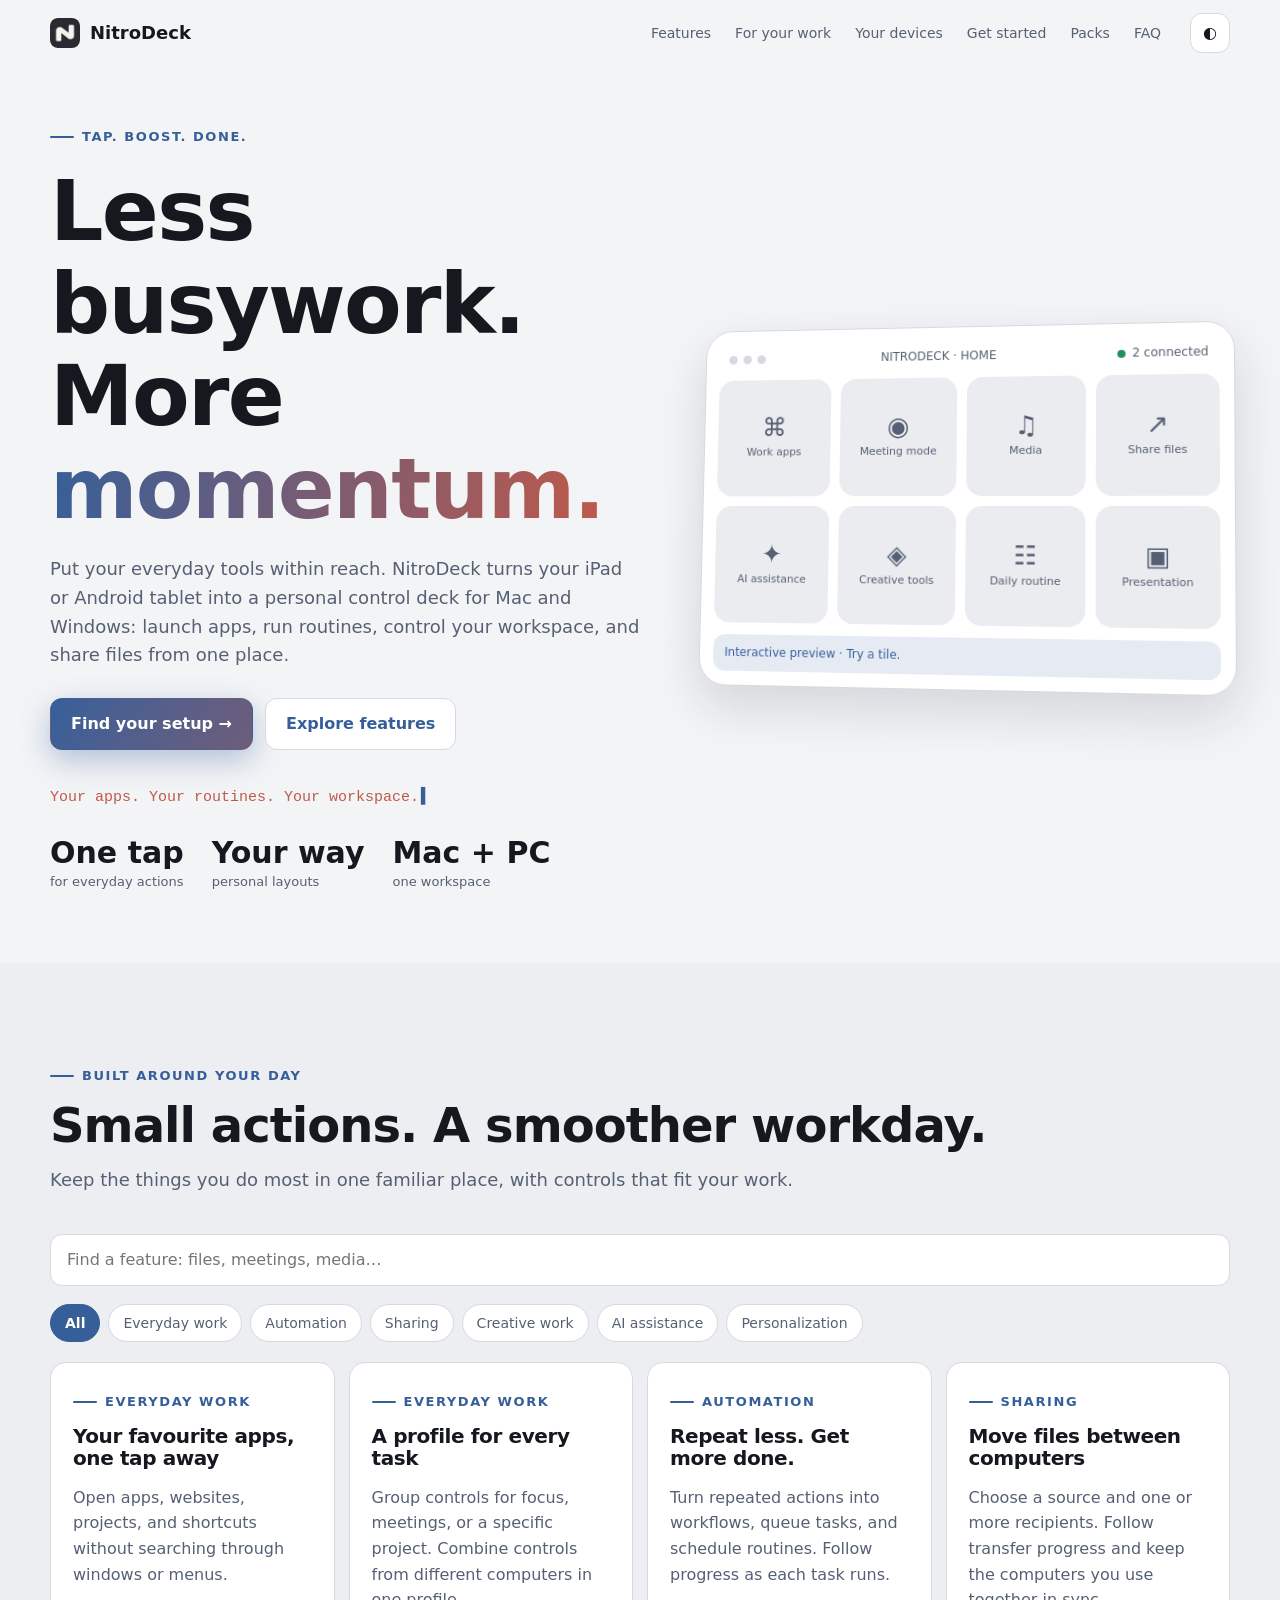
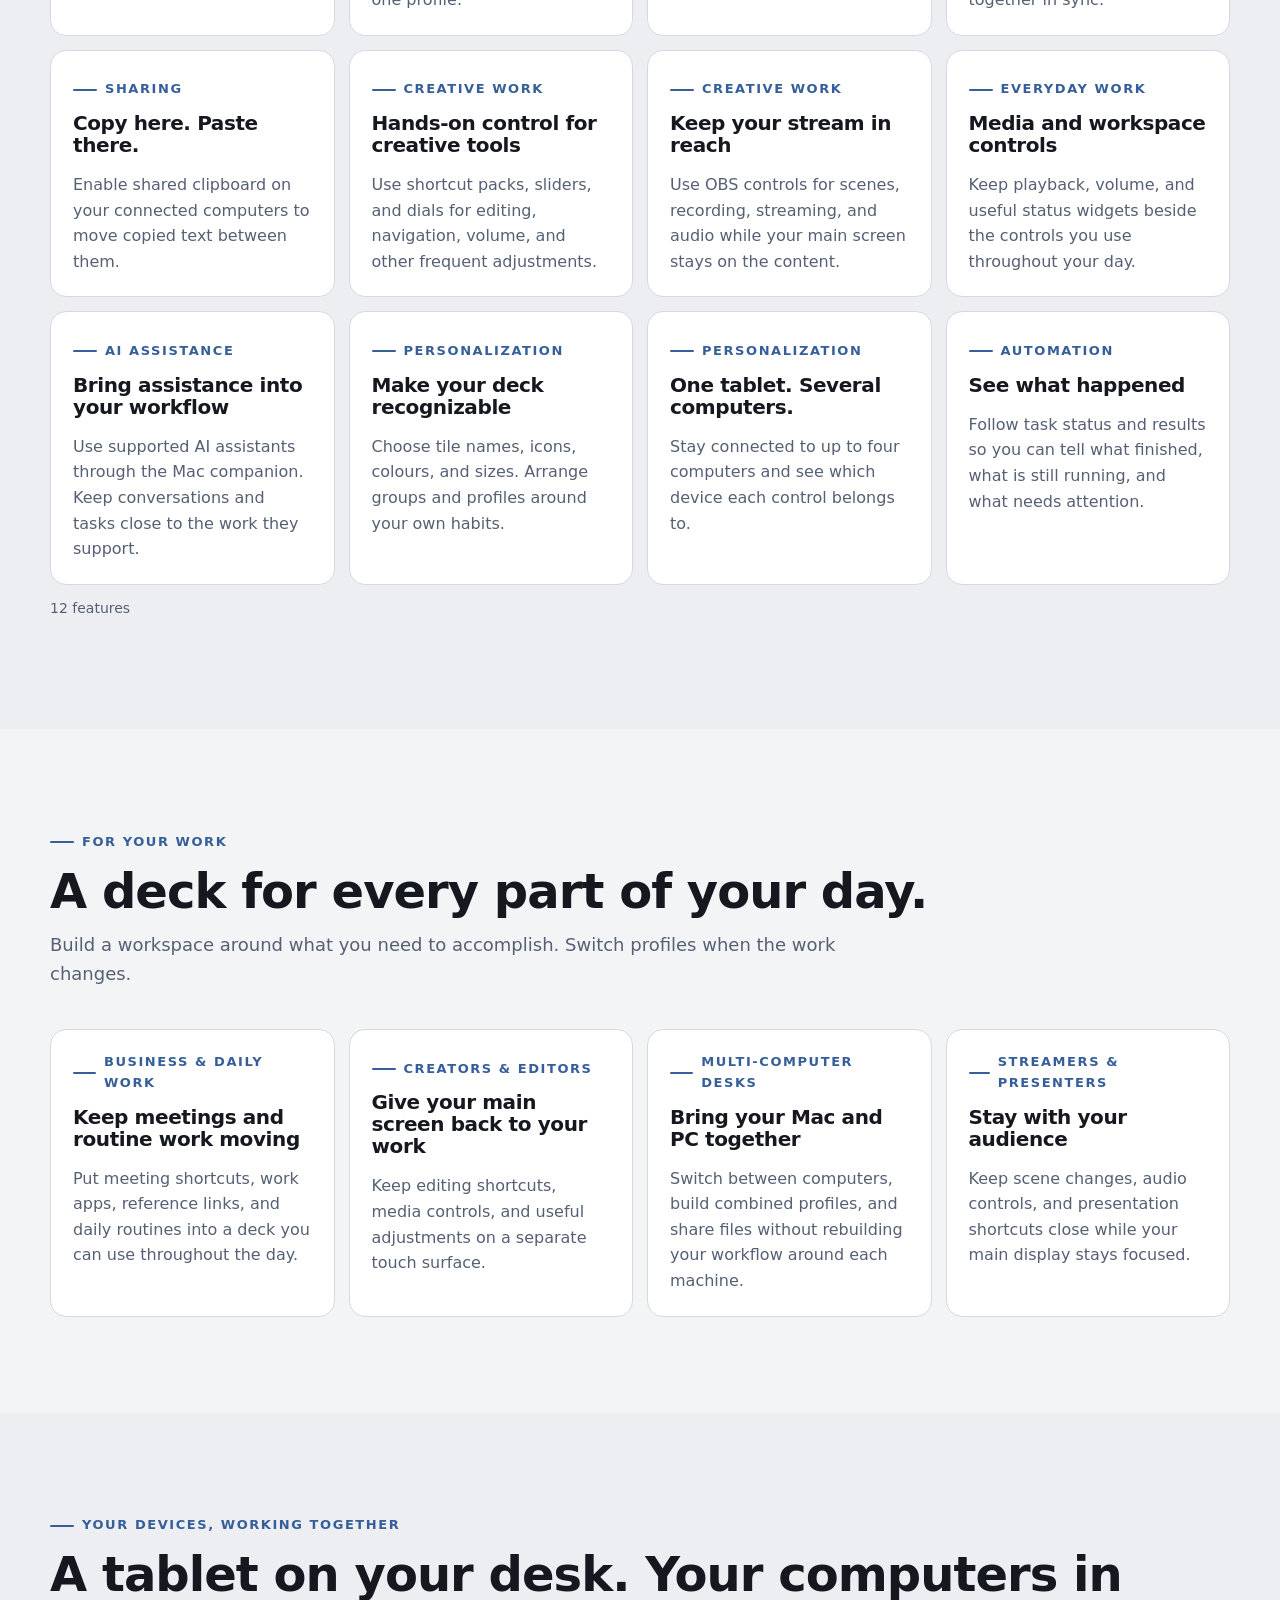
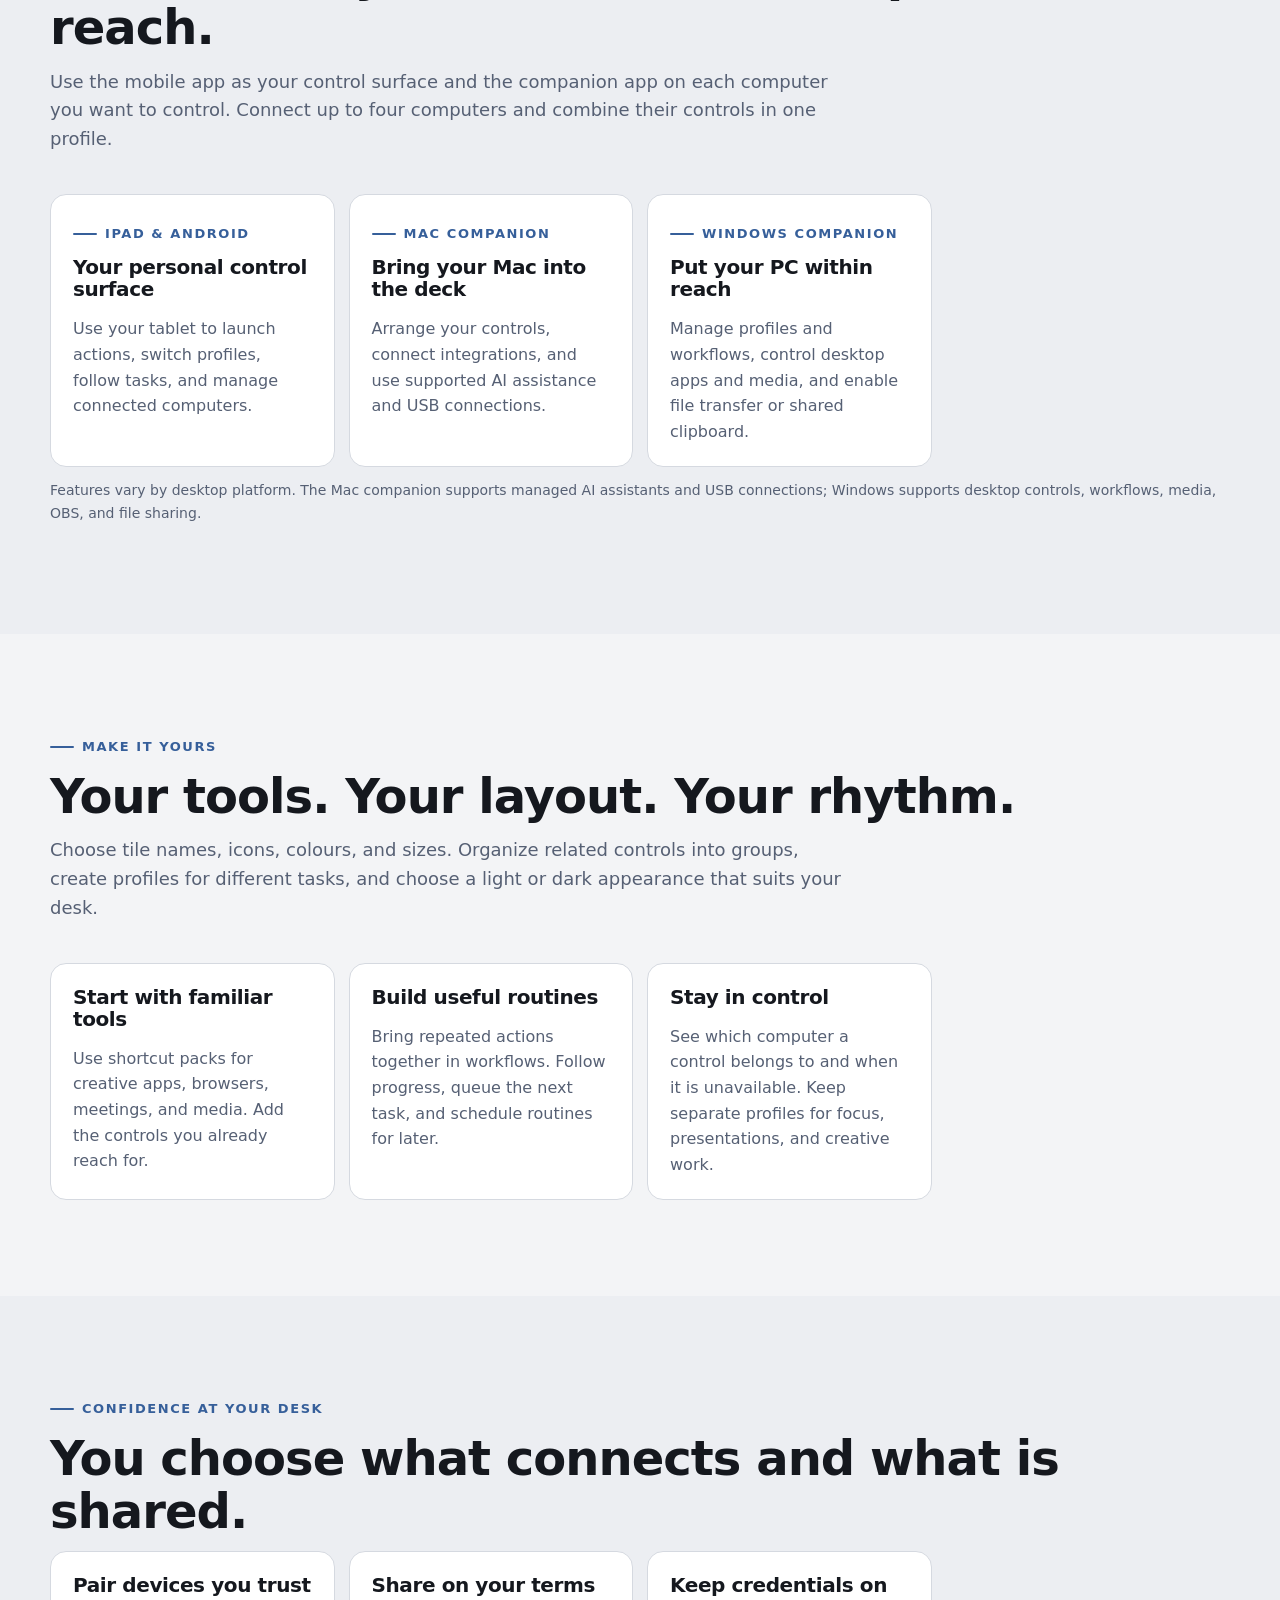
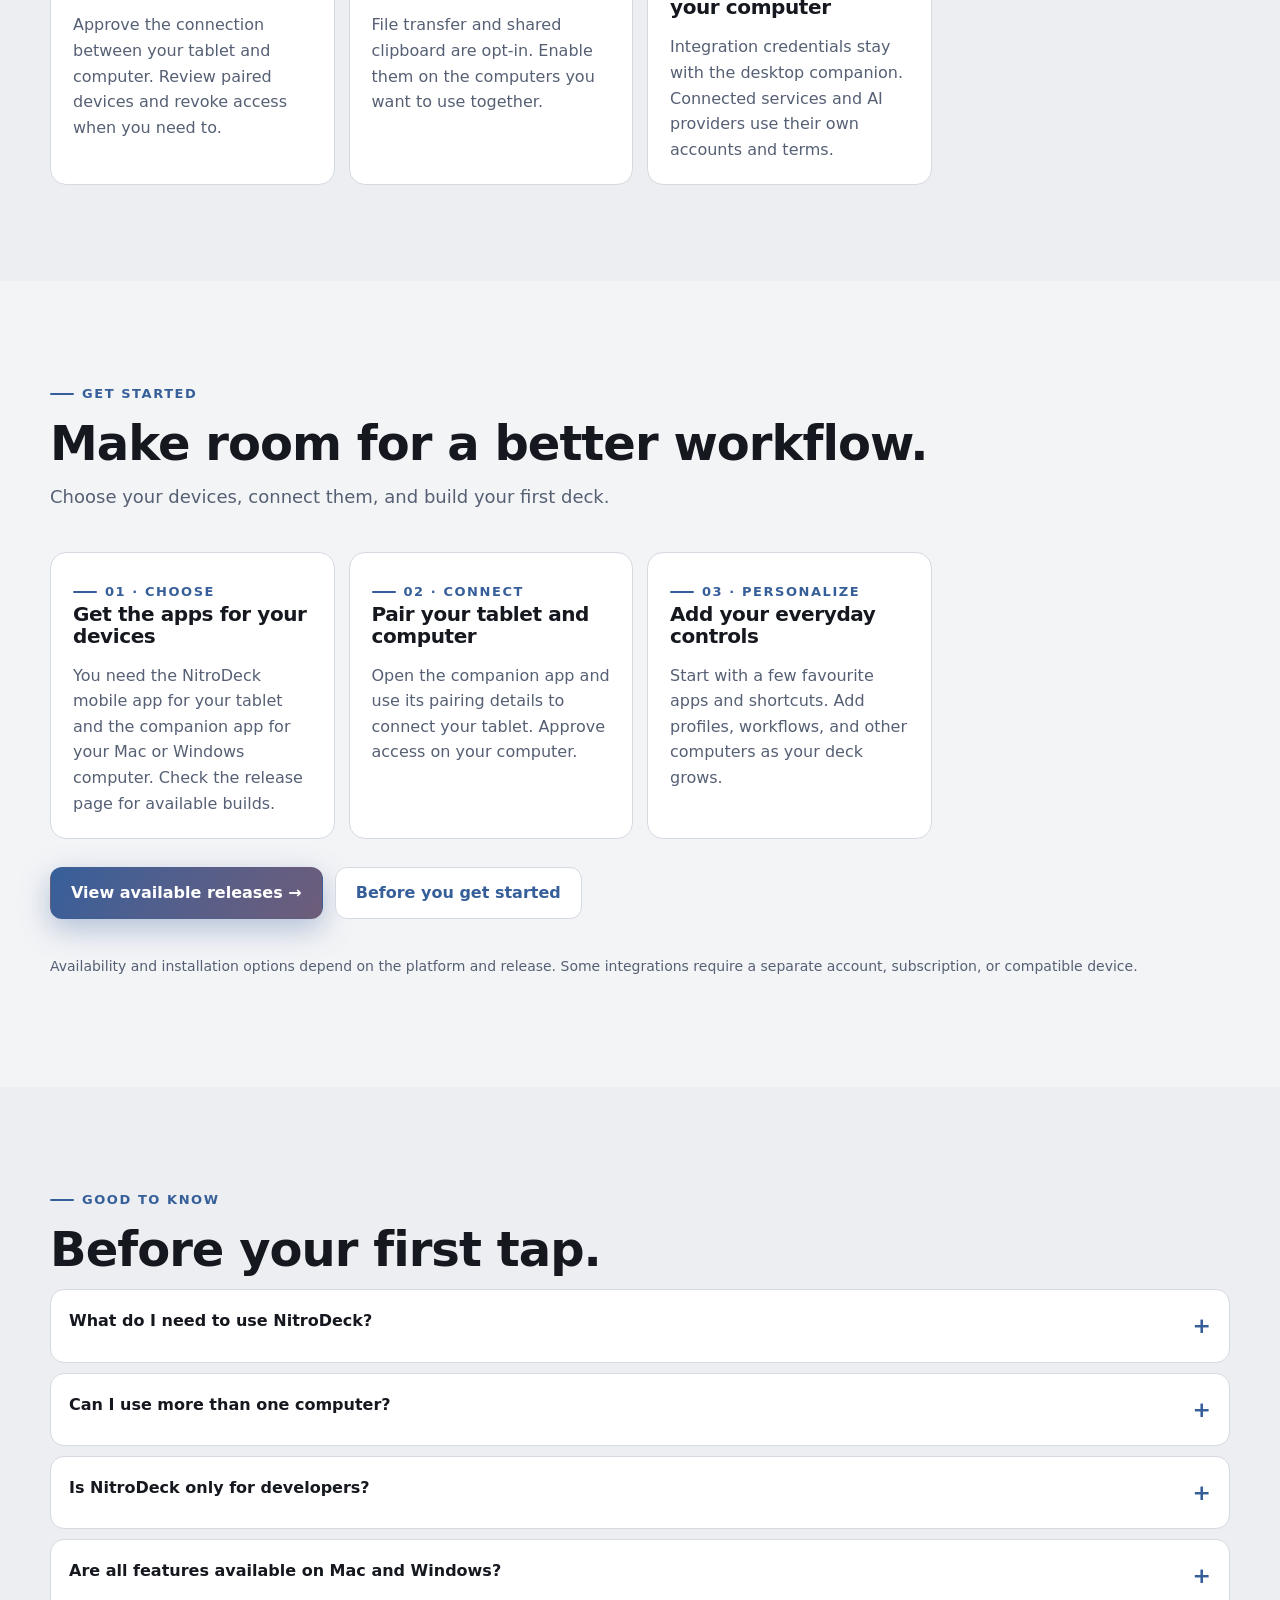
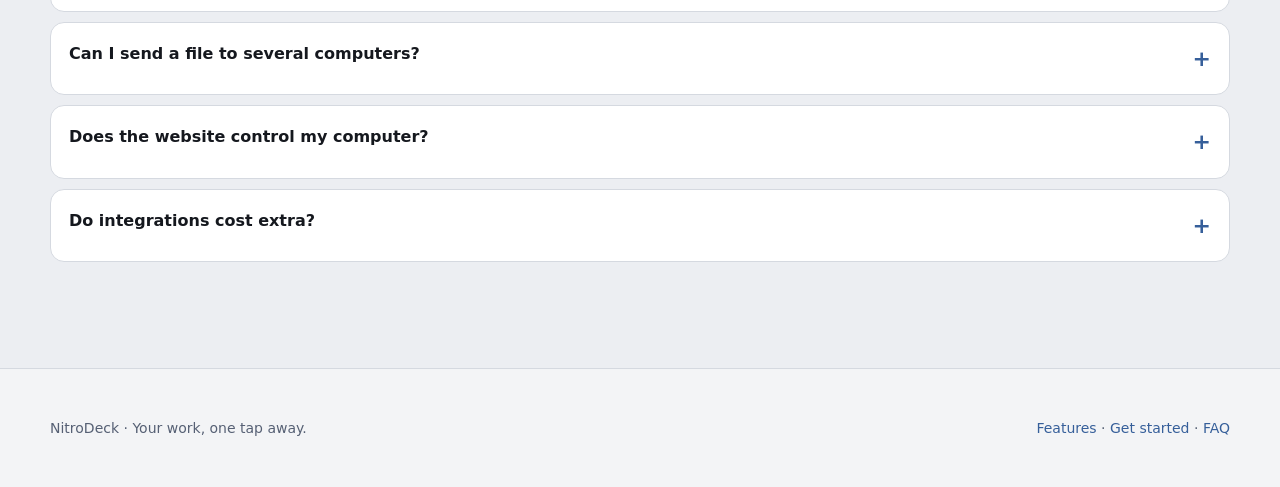
==== commit c5e54a33: "Add packs marketplace: 50 packs, catalog builder, validation and page Co-Authored-By: Claude Sonnet " ====
--- a/index.html
+++ b/index.html
@@ -18,6 +18,7 @@
       <a href="#use-cases">For your work</a>
       <a href="#apps">Your devices</a>
       <a href="#start">Get started</a>
+      <a href="marketplace.html">Packs</a>
       <a href="#faq-section">FAQ</a>
     </nav>
     <button class="icon-btn" id="themeBtn" aria-label="Toggle light and dark theme">◐</button>
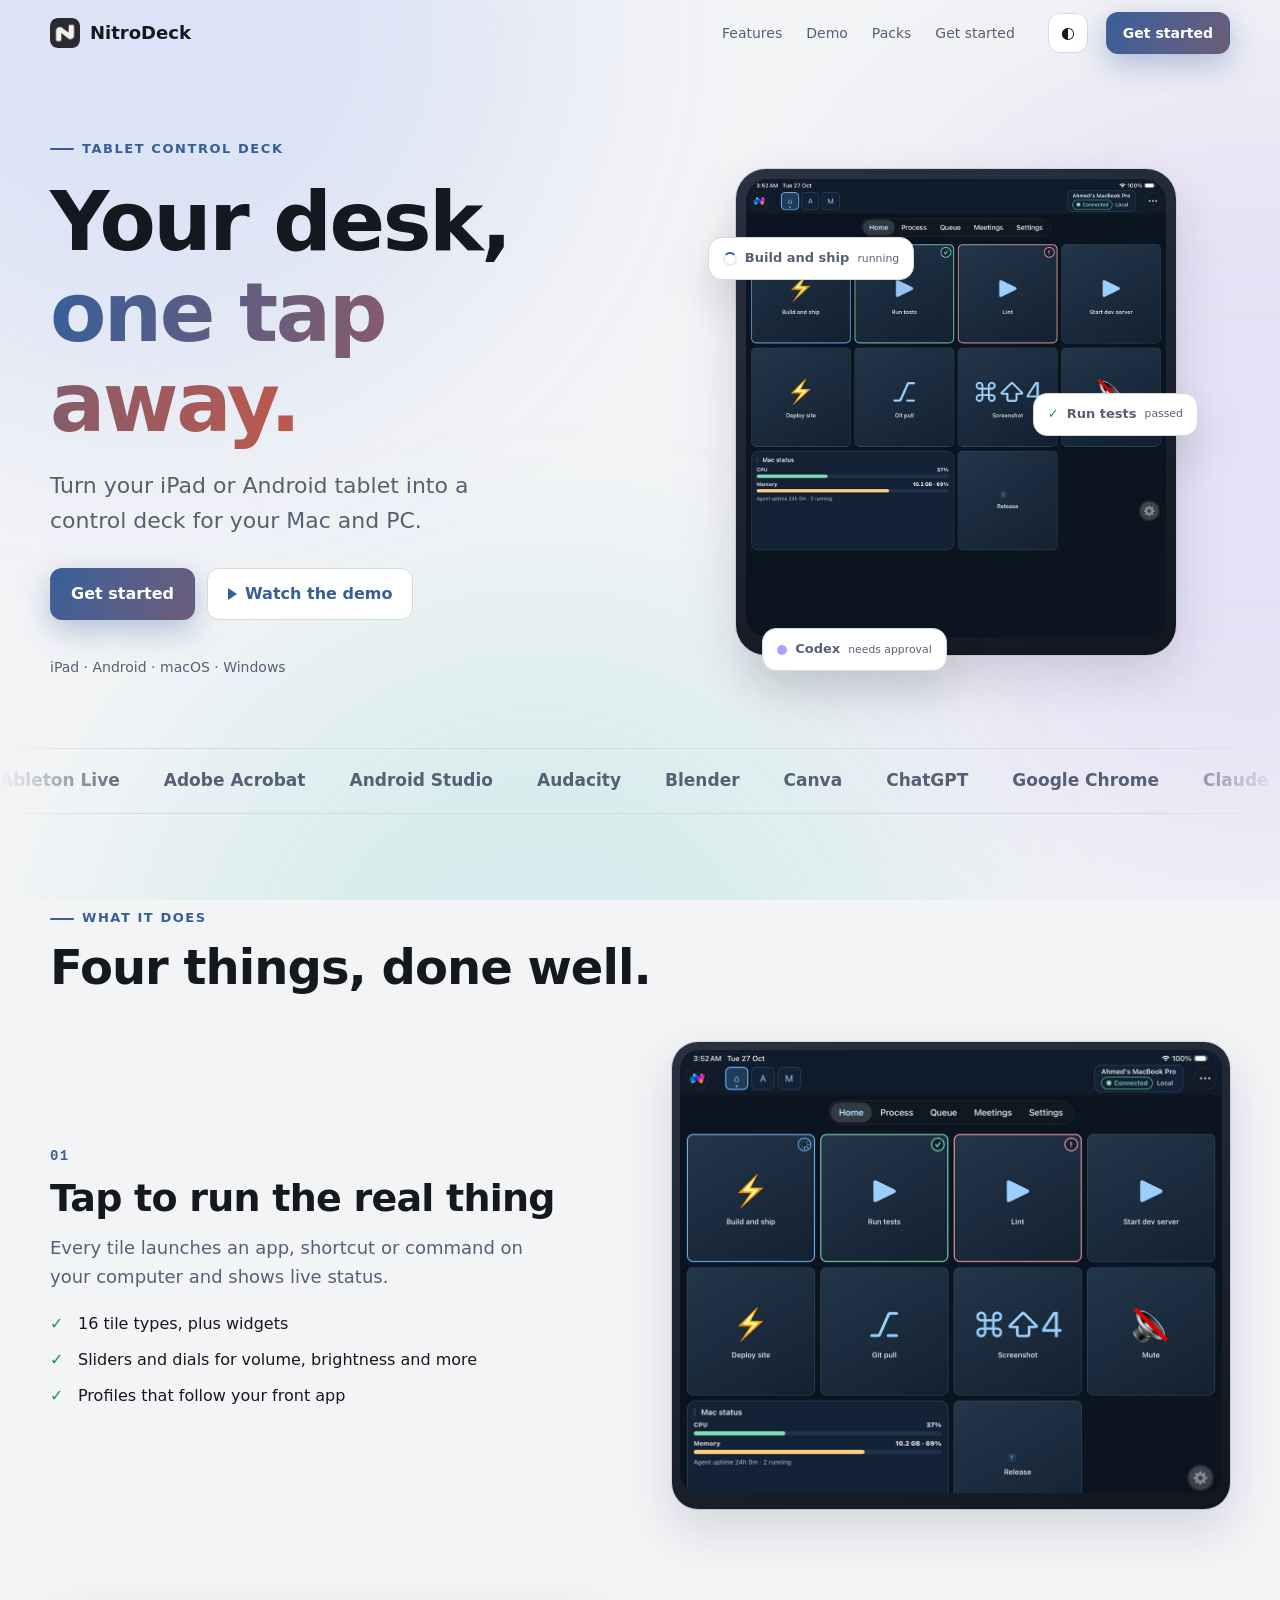
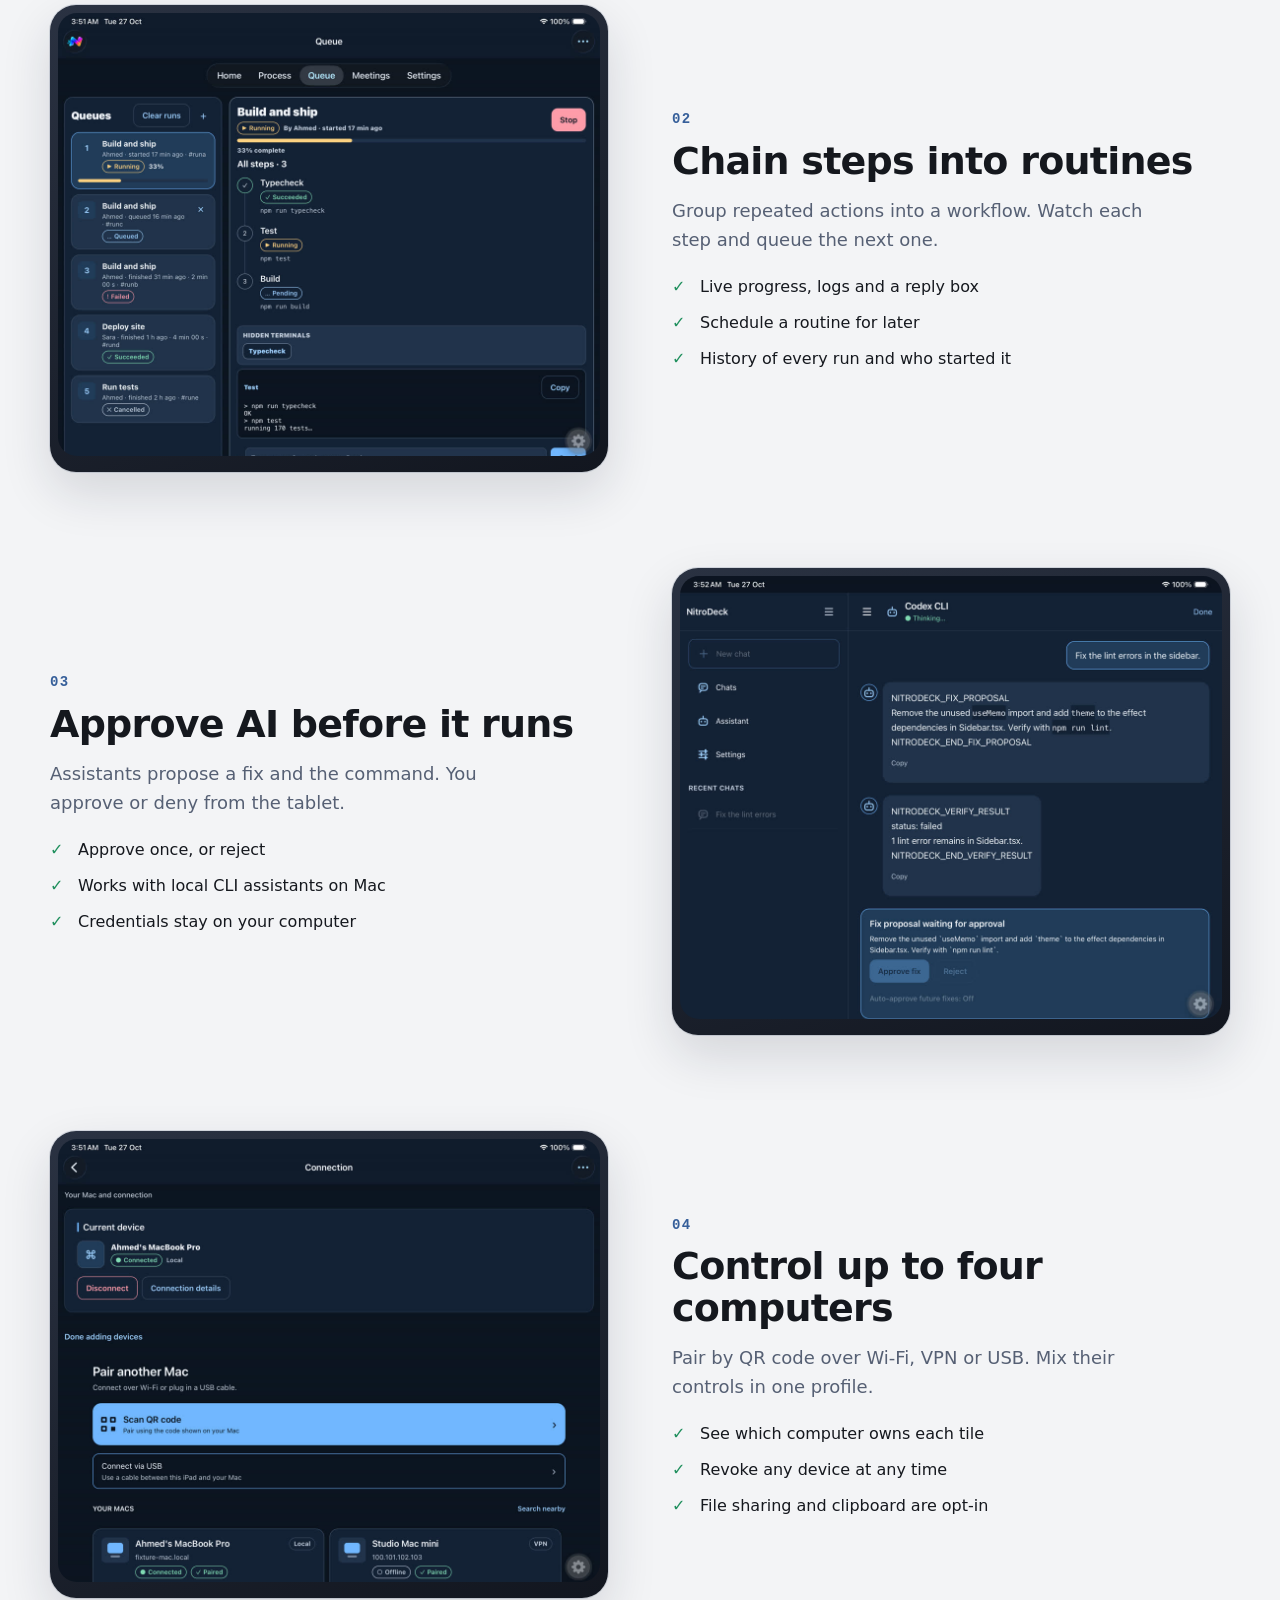
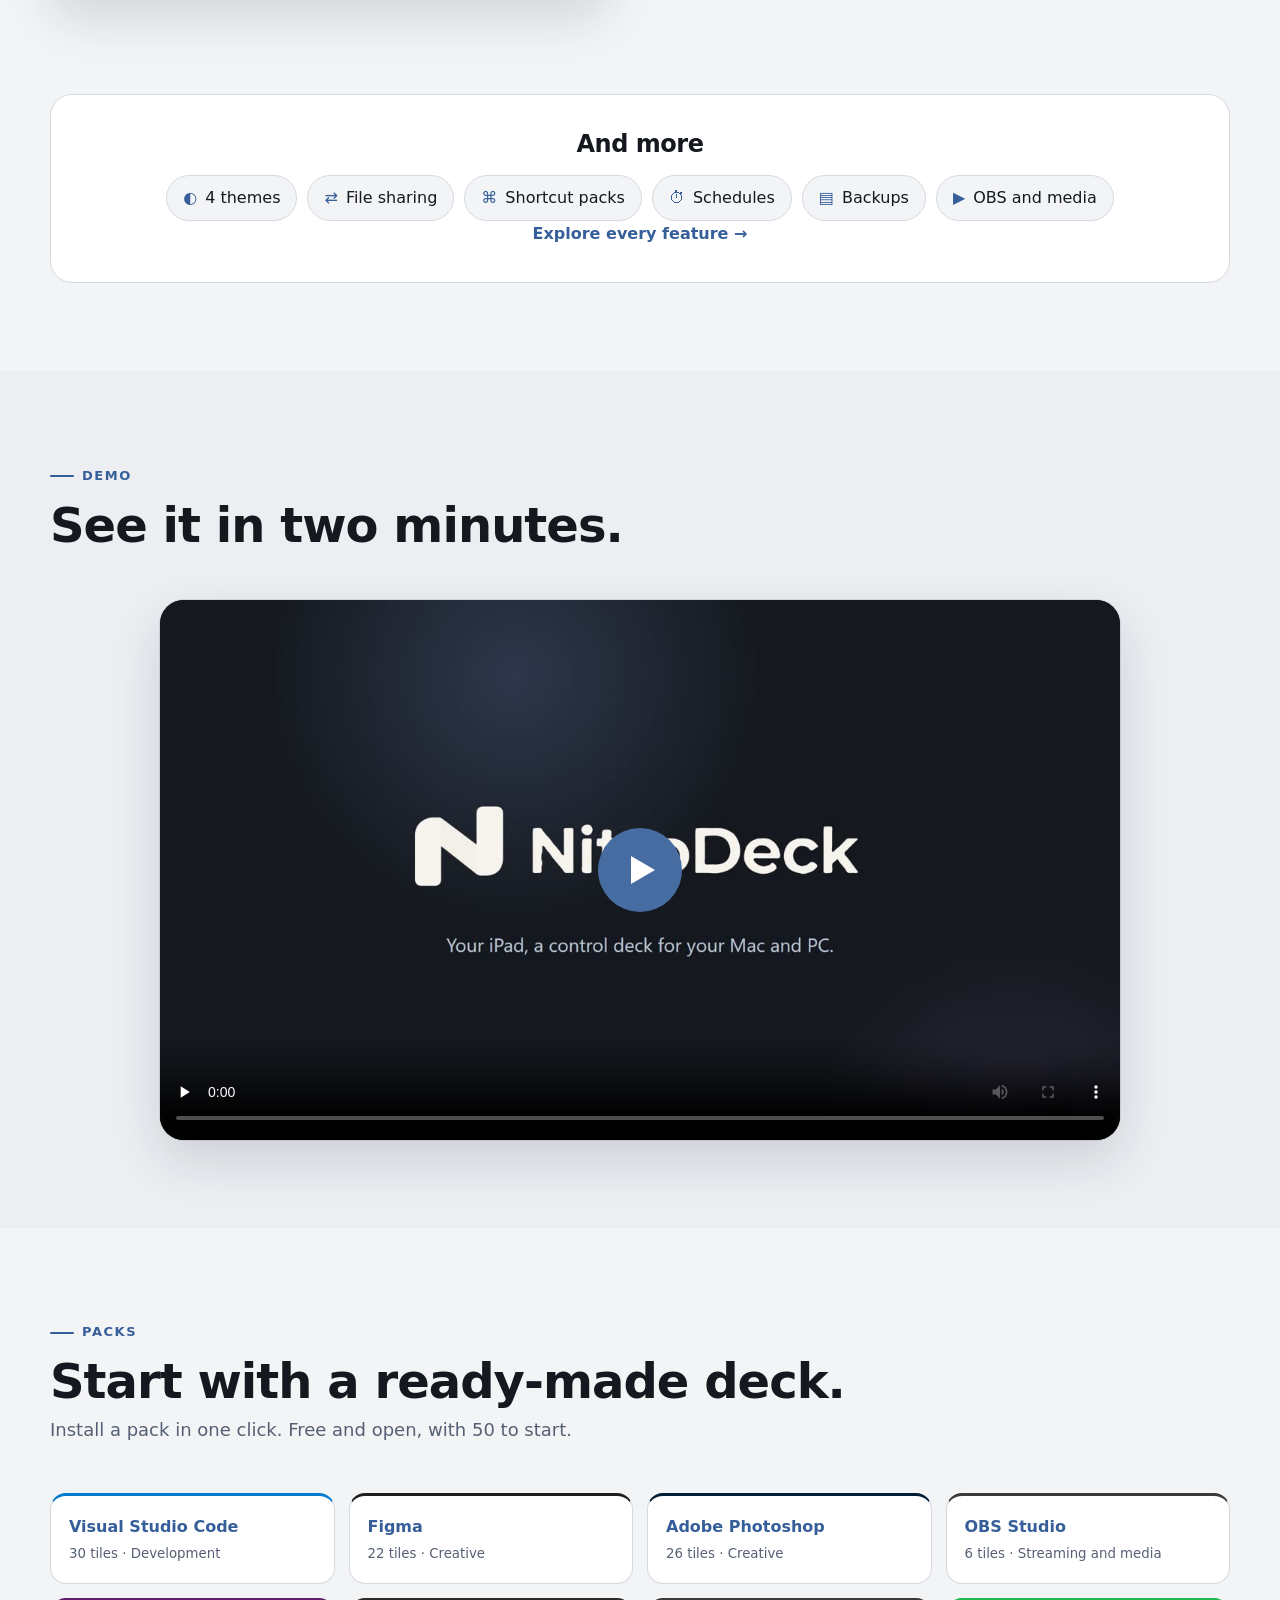
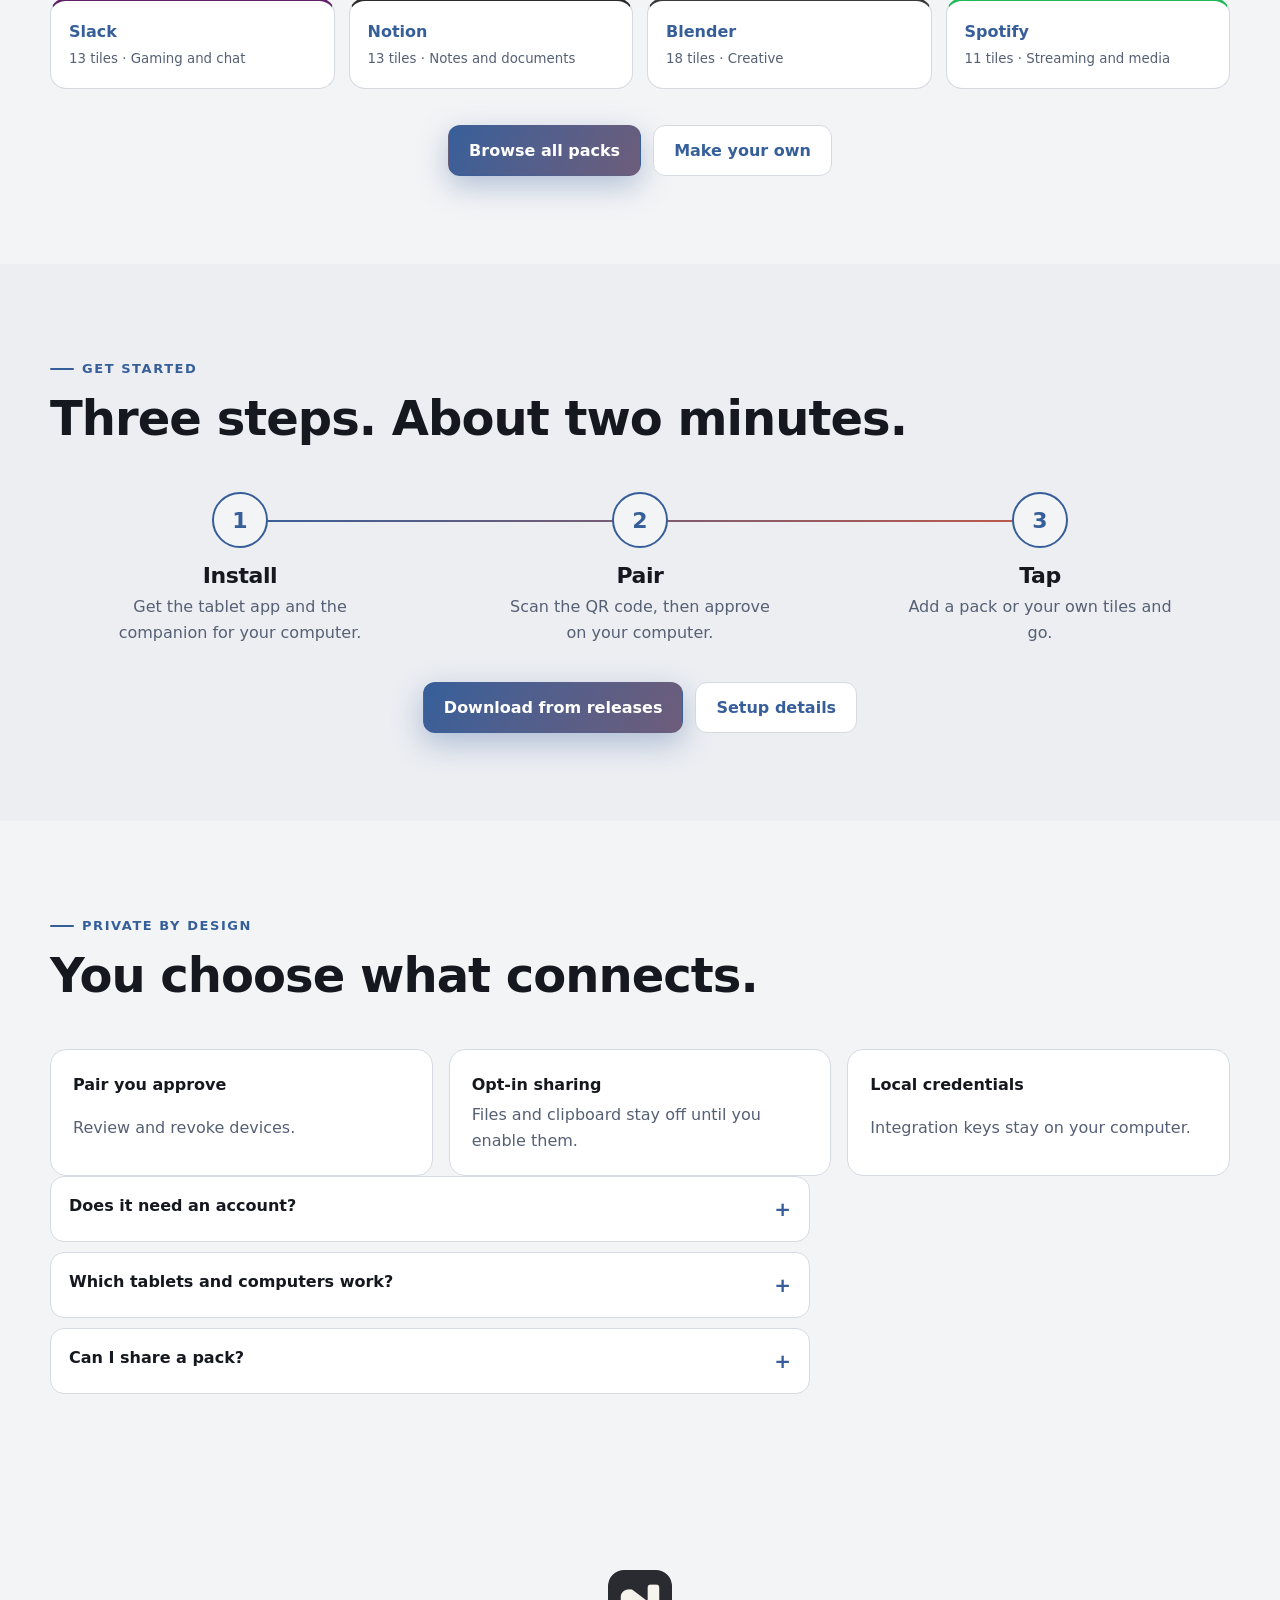
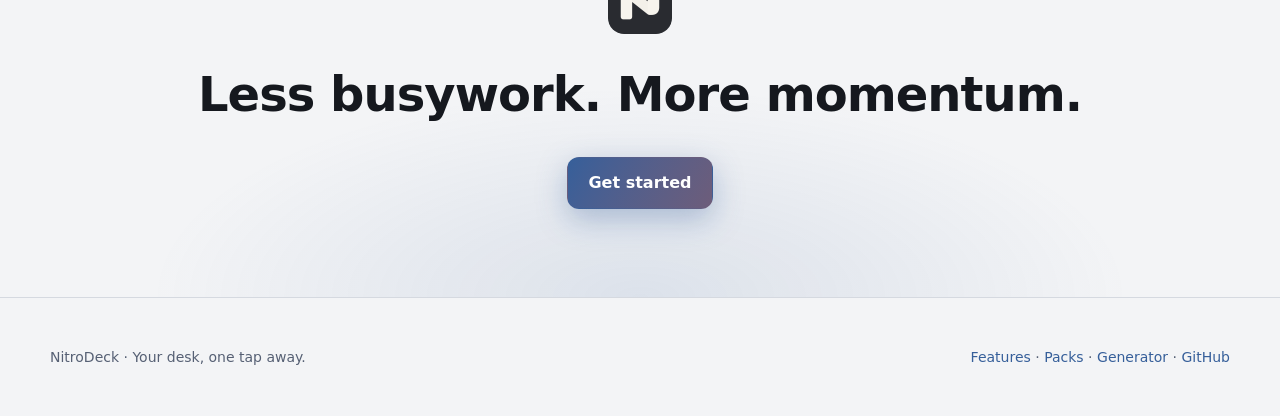
==== commit f3bc3ea7: "Redesign homepage as a short, media-led overview New index.html with hero, feature rows, promo video" ====
--- a/index.html
+++ b/index.html
@@ -3,127 +3,234 @@
 <head>
   <meta charset="utf-8">
   <meta name="viewport" content="width=device-width, initial-scale=1">
-  <title>NitroDeck — Your work, one tap away</title>
-  <meta name="description" content="Turn your tablet into a personal control deck for Mac and Windows. Launch apps, organize workflows, control creative tools, and share files between computers.">
+  <title>NitroDeck — Your desk, one tap away</title>
+  <meta name="description" content="Turn your iPad or Android tablet into a control deck for your Mac and PC. One tap runs apps, routines and AI approvals.">
   <meta name="theme-color" content="#0b0e14">
+  <meta property="og:title" content="NitroDeck — Your desk, one tap away">
+  <meta property="og:description" content="Your tablet, a control deck for your Mac and PC.">
+  <meta property="og:image" content="assets/media/promo-poster.jpg">
   <link rel="icon" href="assets/appIcon.png">
   <link rel="stylesheet" href="styles.css">
+  <link rel="stylesheet" href="home.css">
 </head>
-<body>
+<body class="home">
+<div class="aurora" aria-hidden="true"><i></i><i></i><i></i></div>
+
 <header class="nav" id="nav">
   <div class="wrap nav-in">
     <a class="brand" href="#top"><img src="assets/appIcon.png" alt="">NitroDeck</a>
-    <nav class="nav-links" id="navlinks" aria-label="Sections">
+    <nav class="nav-links" id="navlinks" aria-label="Site">
       <a href="#features">Features</a>
-      <a href="#use-cases">For your work</a>
-      <a href="#apps">Your devices</a>
+      <a href="#demo">Demo</a>
+      <a href="#packs">Packs</a>
       <a href="#start">Get started</a>
-      <a href="marketplace.html">Packs</a>
-      <a href="#faq-section">FAQ</a>
     </nav>
     <button class="icon-btn" id="themeBtn" aria-label="Toggle light and dark theme">◐</button>
-    <button class="icon-btn burger" id="burger" aria-label="Menu" aria-expanded="false">☰</button>
+    <a class="btn primary nav-cta" href="#start">Get started</a>
   </div>
   <div class="progress-bar" id="pbar"></div>
 </header>
 
 <main id="top">
-<section class="hero">
-  <canvas id="bg" aria-hidden="true"></canvas>
+
+  <!-- 1. Hero -->
+  <section class="h-hero">
+    <div class="wrap h-hero-in">
+      <div class="h-hero-copy">
+        <span class="eyebrow rise" style="--i:0">Tablet control deck</span>
+        <h1 class="rise" style="--i:1">Your desk,<br><span class="grad">one tap away.</span></h1>
+        <p class="h-lede rise" style="--i:2">Turn your iPad or Android tablet into a control deck for your Mac and PC.</p>
+        <div class="cta rise" style="--i:3">
+          <a class="btn primary" href="#start">Get started</a>
+          <a class="btn" href="#demo"><span class="play-dot" aria-hidden="true"></span>Watch the demo</a>
+        </div>
+        <p class="h-meta rise" style="--i:4">iPad · Android · macOS · Windows</p>
+      </div>
+
+      <div class="h-hero-art rise" style="--i:2">
+        <div class="tablet" id="tilt">
+          <img src="assets/media/shot-home.jpg" width="1100" height="1000" alt="NitroDeck home screen with build, test, lint and deploy tiles">
+        </div>
+        <div class="chip chip-a"><span class="spin"></span><b>Build and ship</b><small>running</small></div>
+        <div class="chip chip-b"><span class="ok">✓</span><b>Run tests</b><small>passed</small></div>
+        <div class="chip chip-c"><span class="ai-dot"></span><b>Codex</b><small>needs approval</small></div>
+      </div>
+    </div>
+  </section>
+
+  <!-- 2. Marquee of pack names (filled from catalog.json) -->
+  <div class="marquee" aria-label="Works with the apps you use" id="marquee">
+    <div class="marquee-track" id="marqueeTrack">
+      <span>Visual Studio Code</span><span>Figma</span><span>Photoshop</span><span>OBS Studio</span><span>Slack</span><span>Zoom</span><span>Spotify</span><span>Blender</span>
+    </div>
+  </div>
+
+  <!-- 3. Features: one row each -->
+  <section id="features">
+    <div class="wrap">
+      <header class="h-head reveal">
+        <span class="eyebrow">What it does</span>
+        <h2>Four things, done well.</h2>
+      </header>
+
+      <article class="feat">
+        <div class="feat-copy reveal">
+          <span class="num">01</span>
+          <h3>Tap to run the real thing</h3>
+          <p>Every tile launches an app, shortcut or command on your computer and shows live status.</p>
+          <ul class="ticks">
+            <li>16 tile types, plus widgets</li>
+            <li>Sliders and dials for volume, brightness and more</li>
+            <li>Profiles that follow your front app</li>
+          </ul>
+        </div>
+        <figure class="shot reveal d1"><img loading="lazy" src="assets/media/shot-home.jpg" width="1100" height="1000" alt="Deck of tiles with live build, test and lint status"></figure>
+      </article>
+
+      <article class="feat flip">
+        <div class="feat-copy reveal">
+          <span class="num">02</span>
+          <h3>Chain steps into routines</h3>
+          <p>Group repeated actions into a workflow. Watch each step and queue the next one.</p>
+          <ul class="ticks">
+            <li>Live progress, logs and a reply box</li>
+            <li>Schedule a routine for later</li>
+            <li>History of every run and who started it</li>
+          </ul>
+        </div>
+        <figure class="shot reveal d1"><img loading="lazy" src="assets/media/shot-queue.jpg" width="1100" height="1000" alt="Queue showing a build workflow with typecheck, test and build steps"></figure>
+      </article>
+
+      <article class="feat">
+        <div class="feat-copy reveal">
+          <span class="num">03</span>
+          <h3>Approve AI before it runs</h3>
+          <p>Assistants propose a fix and the command. You approve or deny from the tablet.</p>
+          <ul class="ticks">
+            <li>Approve once, or reject</li>
+            <li>Works with local CLI assistants on Mac</li>
+            <li>Credentials stay on your computer</li>
+          </ul>
+        </div>
+        <figure class="shot reveal d1"><img loading="lazy" src="assets/media/shot-ai.jpg" width="1100" height="1000" alt="AI approval prompt asking to run a lint fix"></figure>
+      </article>
+
+      <article class="feat flip">
+        <div class="feat-copy reveal">
+          <span class="num">04</span>
+          <h3>Control up to four computers</h3>
+          <p>Pair by QR code over Wi-Fi, VPN or USB. Mix their controls in one profile.</p>
+          <ul class="ticks">
+            <li>See which computer owns each tile</li>
+            <li>Revoke any device at any time</li>
+            <li>File sharing and clipboard are opt-in</li>
+          </ul>
+        </div>
+        <figure class="shot reveal d1"><img loading="lazy" src="assets/media/shot-devices.jpg" width="1100" height="1000" alt="Connection screen listing paired Macs"></figure>
+      </article>
+
+      <div class="more reveal">
+        <h3>And more</h3>
+        <ul>
+          <li><i>◐</i>4 themes</li>
+          <li><i>⇄</i>File sharing</li>
+          <li><i>⌘</i>Shortcut packs</li>
+          <li><i>⏱</i>Schedules</li>
+          <li><i>▤</i>Backups</li>
+          <li><i>▶</i>OBS and media</li>
+        </ul>
+        <a class="link" href="features.html">Explore every feature →</a>
+      </div>
+    </div>
+  </section>
+
+  <!-- 4. Demo video -->
+  <section id="demo" class="alt">
+    <div class="wrap">
+      <header class="h-head reveal">
+        <span class="eyebrow">Demo</span>
+        <h2>See it in two minutes.</h2>
+      </header>
+      <div class="video reveal" id="video">
+        <video preload="none" playsinline controls poster="assets/media/promo-poster.jpg">
+          <source src="assets/media/promo.mp4" type="video/mp4">
+        </video>
+        <button class="video-play" type="button" aria-label="Play the NitroDeck demo"><span></span></button>
+      </div>
+    </div>
+  </section>
+
+  <!-- 5. Packs -->
+  <section id="packs">
+    <div class="wrap">
+      <header class="h-head reveal">
+        <span class="eyebrow">Packs</span>
+        <h2>Start with a ready-made deck.</h2>
+        <p class="h-sub">Install a pack in one click. Free and open, with 50 to start.</p>
+      </header>
+      <ul class="pack-grid reveal" id="packGrid" aria-label="Example packs"></ul>
+      <div class="pack-cta reveal">
+        <a class="btn primary" href="marketplace.html">Browse all packs</a>
+        <a class="btn" href="generator.html">Make your own</a>
+      </div>
+    </div>
+  </section>
+
+  <!-- 6. How it works -->
+  <section id="start" class="alt">
+    <div class="wrap">
+      <header class="h-head reveal">
+        <span class="eyebrow">Get started</span>
+        <h2>Three steps. About two minutes.</h2>
+      </header>
+      <ol class="steps reveal">
+        <li><span class="n">1</span><h3>Install</h3><p>Get the tablet app and the companion for your computer.</p></li>
+        <li><span class="n">2</span><h3>Pair</h3><p>Scan the QR code, then approve on your computer.</p></li>
+        <li><span class="n">3</span><h3>Tap</h3><p>Add a pack or your own tiles and go.</p></li>
+      </ol>
+      <div class="pack-cta reveal">
+        <a class="btn primary" href="https://github.com/Ahmed-M-Hussein/NitroDeck/releases" rel="noopener">Download from releases</a>
+        <a class="btn" href="features.html#start">Setup details</a>
+      </div>
+    </div>
+  </section>
+
+  <!-- 7. Trust + FAQ -->
+  <section id="trust">
+    <div class="wrap trust">
+      <header class="h-head reveal">
+        <span class="eyebrow">Private by design</span>
+        <h2>You choose what connects.</h2>
+      </header>
+      <ul class="trust-row reveal">
+        <li><b>Pair you approve</b><span>Review and revoke devices.</span></li>
+        <li><b>Opt-in sharing</b><span>Files and clipboard stay off until you enable them.</span></li>
+        <li><b>Local credentials</b><span>Integration keys stay on your computer.</span></li>
+      </ul>
+      <div class="faq reveal">
+        <details><summary>Does it need an account?</summary><p>No NitroDeck account. Connected services and AI tools use their own accounts.</p></details>
+        <details><summary>Which tablets and computers work?</summary><p>iPad and Android tablets, with Mac and Windows companions. Some features, like managed AI assistants and USB, are Mac only.</p></details>
+        <details><summary>Can I share a pack?</summary><p>Yes. Build one in the generator and open a pull request to add it to the marketplace.</p></details>
+      </div>
+    </div>
+  </section>
+
+  <!-- 8. Closing CTA -->
+  <section class="closing">
+    <div class="wrap closing-in reveal">
+      <img src="assets/appIcon.png" alt="" width="64" height="64">
+      <h2>Less busywork. More momentum.</h2>
+      <a class="btn primary" href="#start">Get started</a>
+    </div>
+  </section>
+</main>
+
+<footer>
   <div class="wrap">
-    <div>
-      <span class="eyebrow">Tap. Boost. Done.</span>
-      <h1>Less busywork.<br>More <span class="grad">momentum.</span></h1>
-      <p class="lede">Put your everyday tools within reach. NitroDeck turns your iPad or Android tablet into a personal control deck for Mac and Windows: launch apps, run routines, control your workspace, and share files from one place.</p>
-      <div class="cta">
-        <a class="btn primary" href="#start">Find your setup →</a>
-        <a class="btn" href="#features">Explore features</a>
-      </div>
-      <div class="typed" id="typed" aria-live="off"></div>
-      <div class="stats" style="margin-top:28px">
-        <div class="stat"><b>One tap</b><span>for everyday actions</span></div>
-        <div class="stat"><b>Your way</b><span>personal layouts</span></div>
-        <div class="stat"><b>Mac + PC</b><span>one workspace</span></div>
-      </div>
-    </div>
-    <div class="device" id="device" aria-label="Animated preview of a NitroDeck screen">
-      <div class="device-top"><div class="dots"><i></i><i></i><i></i></div><span>NITRODECK · HOME</span><span class="live"><b></b>2 connected</span></div>
-      <div class="deck" id="heroDeck"></div>
-      <div class="banner" id="heroBanner">Interactive preview · Try a tile.</div>
-    </div>
+    <span>NitroDeck · Your desk, one tap away.</span>
+    <span><a href="features.html">Features</a> · <a href="marketplace.html">Packs</a> · <a href="generator.html">Generator</a> · <a href="https://github.com/Ahmed-M-Hussein/NitroDeck.io" rel="noopener">GitHub</a></span>
   </div>
-</section>
-
-<section id="features" class="alt">
-  <div class="wrap">
-    <span class="eyebrow">Built around your day</span>
-    <h2>Small actions. A smoother workday.</h2>
-    <p class="lede">Keep the things you do most in one familiar place, with controls that fit your work.</p>
-    <div class="search"><input id="fsearch" type="search" placeholder="Find a feature: files, meetings, media…" aria-label="Search product features"></div>
-    <div class="chips" id="fchips" aria-label="Feature categories"></div>
-    <div class="fgrid" id="fgrid"></div>
-    <p class="hint" id="featureCount" role="status"></p>
-  </div>
-</section>
-<section id="use-cases">
-  <div class="wrap">
-    <span class="eyebrow">For your work</span>
-    <h2>A deck for every part of your day.</h2>
-    <p class="lede">Build a workspace around what you need to accomplish. Switch profiles when the work changes.</p>
-    <div class="fgrid" id="useCases"></div>
-  </div>
-</section>
-<section id="apps" class="alt">
-  <div class="wrap">
-    <span class="eyebrow">Your devices, working together</span>
-    <h2>A tablet on your desk. Your computers in reach.</h2>
-    <p class="lede">Use the mobile app as your control surface and the companion app on each computer you want to control. Connect up to four computers and combine their controls in one profile.</p>
-    <div class="fgrid" id="appCards"></div>
-    <p class="hint">Features vary by desktop platform. The Mac companion supports managed AI assistants and USB connections; Windows supports desktop controls, workflows, media, OBS, and file sharing.</p>
-  </div>
-</section>
-<section id="customize">
-  <div class="wrap">
-    <span class="eyebrow">Make it yours</span>
-    <h2>Your tools. Your layout. Your rhythm.</h2>
-    <p class="lede">Choose tile names, icons, colours, and sizes. Organize related controls into groups, create profiles for different tasks, and choose a light or dark appearance that suits your desk.</p>
-    <div class="fgrid">
-      <article class="card"><h3>Start with familiar tools</h3><p>Use shortcut packs for creative apps, browsers, meetings, and media. Add the controls you already reach for.</p></article>
-      <article class="card"><h3>Build useful routines</h3><p>Bring repeated actions together in workflows. Follow progress, queue the next task, and schedule routines for later.</p></article>
-      <article class="card"><h3>Stay in control</h3><p>See which computer a control belongs to and when it is unavailable. Keep separate profiles for focus, presentations, and creative work.</p></article>
-    </div>
-  </div>
-</section>
-<section id="security" class="alt">
-  <div class="wrap">
-    <span class="eyebrow">Confidence at your desk</span>
-    <h2>You choose what connects and what is shared.</h2>
-    <div class="fgrid">
-      <article class="card"><h3>Pair devices you trust</h3><p>Approve the connection between your tablet and computer. Review paired devices and revoke access when you need to.</p></article>
-      <article class="card"><h3>Share on your terms</h3><p>File transfer and shared clipboard are opt-in. Enable them on the computers you want to use together.</p></article>
-      <article class="card"><h3>Keep credentials on your computer</h3><p>Integration credentials stay with the desktop companion. Connected services and AI providers use their own accounts and terms.</p></article>
-    </div>
-  </div>
-</section>
-<section id="start">
-  <div class="wrap">
-    <span class="eyebrow">Get started</span>
-    <h2>Make room for a better workflow.</h2>
-    <p class="lede">Choose your devices, connect them, and build your first deck.</p>
-    <div class="fgrid">
-      <article class="card"><span class="eyebrow">01 · Choose</span><h3>Get the apps for your devices</h3><p>You need the NitroDeck mobile app for your tablet and the companion app for your Mac or Windows computer. Check the release page for available builds.</p></article>
-      <article class="card"><span class="eyebrow">02 · Connect</span><h3>Pair your tablet and computer</h3><p>Open the companion app and use its pairing details to connect your tablet. Approve access on your computer.</p></article>
-      <article class="card"><span class="eyebrow">03 · Personalize</span><h3>Add your everyday controls</h3><p>Start with a few favourite apps and shortcuts. Add profiles, workflows, and other computers as your deck grows.</p></article>
-    </div>
-    <div class="cta" style="margin-top:28px"><a class="btn primary" href="https://github.com/Ahmed-M-Hussein/NitroDeck/releases" rel="noopener">View available releases →</a><a class="btn" href="#faq-section">Before you get started</a></div>
-    <p class="hint">Availability and installation options depend on the platform and release. Some integrations require a separate account, subscription, or compatible device.</p>
-  </div>
-</section>
-<section id="faq-section" class="alt">
-  <div class="wrap"><span class="eyebrow">Good to know</span><h2>Before your first tap.</h2><div id="faq"></div></div>
-</section>
-</main>
-<footer><div class="wrap"><span>NitroDeck · Your work, one tap away.</span><span><a href="#features">Features</a> · <a href="#start">Get started</a> · <a href="#faq-section">FAQ</a></span></div></footer>
-<button class="icon-btn to-top" id="toTop" aria-label="Back to top">↑</button>
-<script src="data.js"></script><script src="app.js"></script>
-</body></html>
+</footer>
+<script src="home.js"></script>
+</body>
+</html>
--- a/home.css
+++ b/home.css
@@ -0,0 +1,144 @@
+/* Homepage. Builds on the tokens and nav in styles.css. Classes use the h- prefix or are scoped to body.home. */
+body.home section { padding: 88px 0; }
+.alt { background: var(--bg2); }
+.aurora { position: fixed; inset: 0; z-index: -1; overflow: hidden; pointer-events: none; }
+.aurora i { position: absolute; width: 60vmax; height: 60vmax; border-radius: 50%; filter: blur(120px); opacity: .22; animation: drift 26s ease-in-out infinite alternate; }
+.aurora i:nth-child(1) { background: #3b6df0; top: -28vmax; left: -18vmax; }
+.aurora i:nth-child(2) { background: #8b5cf6; top: 6vmax; right: -28vmax; animation-duration: 32s; animation-delay: -8s; opacity: .16; }
+.aurora i:nth-child(3) { background: #14b8a6; bottom: -38vmax; left: 12vmax; animation-duration: 38s; animation-delay: -15s; opacity: .1; }
+@keyframes drift { to { transform: translate(8vmax, 6vmax) scale(1.15); } }
+:root[data-theme="light"] .aurora i { opacity: .12; }
+
+/* Nav */
+.nav-cta { padding: 9px 16px; font-size: 14px; }
+.nav .icon-btn { margin-left: 4px; }
+
+/* Entrance on load */
+.rise { opacity: 0; transform: translateY(22px); animation: rise .8s cubic-bezier(.2,.7,.2,1) forwards; animation-delay: calc(var(--i, 0) * 110ms + 80ms); }
+@keyframes rise { to { opacity: 1; transform: none; } }
+
+/* Hero */
+.h-hero { padding: 132px 0 56px !important; }
+.h-hero-in { display: grid; grid-template-columns: 1.05fr 1fr; gap: 56px; align-items: center; }
+.h-hero h1 { font-size: clamp(44px, 7vw, 82px); margin: 18px 0 20px; letter-spacing: -.03em; }
+.h-lede { font-size: clamp(18px, 2vw, 22px); color: var(--muted); max-width: 30ch; margin: 0 0 30px; }
+.cta { display: flex; flex-wrap: wrap; gap: 12px; }
+.h-meta { margin-top: 22px; color: var(--muted); font-size: 14px; }
+.play-dot { width: 0; height: 0; border-left: 9px solid currentColor; border-top: 6px solid transparent; border-bottom: 6px solid transparent; }
+.h-hero-art { position: relative; justify-self: center; width: min(440px, 100%); perspective: 1200px; }
+.tablet { border-radius: 30px; padding: 10px; background: linear-gradient(160deg, #2a3242, #12161f); box-shadow: var(--shadow), 0 0 0 1px var(--line); transition: transform .25s ease-out; transform-style: preserve-3d; }
+.tablet img, .shot img { height: auto; }
+.tablet img { border-radius: 22px; aspect-ratio: 11 / 12; object-fit: cover; object-position: top; width: 100%; }
+.chip { position: absolute; display: flex; align-items: center; gap: 8px; padding: 10px 14px; background: var(--surface); border: 1px solid var(--line); border-radius: 14px; box-shadow: var(--shadow); font-size: 13px; white-space: nowrap; animation: bob 6s ease-in-out infinite; }
+.chip b { font-weight: 600; }
+.chip small { color: var(--muted); }
+.chip-a { left: -28px; top: 14%; }
+.chip-b { right: -22px; top: 46%; animation-delay: -2s; }
+.chip-c { left: 6%; bottom: -16px; animation-delay: -4s; }
+@keyframes bob { 50% { transform: translateY(-9px); } }
+.spin { width: 14px; height: 14px; border-radius: 50%; border: 2px solid var(--accent-soft); border-top-color: var(--accent); animation: turn 1s linear infinite; }
+@keyframes turn { to { transform: rotate(360deg); } }
+.ok { color: var(--ok); font-weight: 700; }
+.ai-dot { width: 10px; height: 10px; border-radius: 50%; background: #b79cff; box-shadow: 0 0 0 0 rgba(183,156,255,.6); animation: pulse 2s infinite; }
+@keyframes pulse { 70% { box-shadow: 0 0 0 10px rgba(183,156,255,0); } 100% { box-shadow: 0 0 0 0 rgba(183,156,255,0); } }
+
+/* Marquee */
+.marquee { overflow: hidden; border-block: 1px solid var(--line); padding: 18px 0; mask-image: linear-gradient(90deg, transparent, #000 10%, #000 90%, transparent); -webkit-mask-image: linear-gradient(90deg, transparent, #000 10%, #000 90%, transparent); }
+.marquee-track { display: flex; width: max-content; gap: 44px; animation: slide 60s linear infinite; }
+.marquee:hover .marquee-track { animation-play-state: paused; }
+.marquee-track span { color: var(--muted); font-weight: 600; font-size: 17px; white-space: nowrap; }
+@keyframes slide { to { transform: translateX(-50%); } }
+
+/* Section heads */
+.h-head { margin-bottom: 48px; }
+.h-head h2 { margin-bottom: 8px; }
+.h-sub { color: var(--muted); font-size: 18px; margin: 0; }
+
+/* Feature rows */
+.feat { display: grid; grid-template-columns: 1fr 1fr; gap: 64px; align-items: center; margin-bottom: 96px; }
+.feat.flip .feat-copy { order: 2; }
+.num { font: 600 14px var(--mono); color: var(--accent); letter-spacing: .1em; }
+.feat h3 { font-size: clamp(26px, 3.4vw, 38px); margin: 10px 0 14px; }
+.feat p { color: var(--muted); font-size: 18px; margin: 0 0 20px; max-width: 42ch; }
+.ticks { display: grid; gap: 10px; }
+.ticks li { position: relative; padding-left: 28px; }
+.ticks li::before { content: "✓"; position: absolute; left: 0; color: var(--ok); font-weight: 700; }
+.shot { margin: 0; border-radius: 26px; padding: 8px; background: linear-gradient(160deg, #2a3242, #12161f); box-shadow: var(--shadow), 0 0 0 1px var(--line); overflow: hidden; transition: transform .5s cubic-bezier(.2,.7,.2,1); }
+.shot:hover { transform: translateY(-6px) scale(1.01); }
+.shot img { border-radius: 19px; aspect-ratio: 11 / 9; object-fit: cover; object-position: top; width: 100%; }
+.d1 { transition-delay: .12s; }
+
+.more { text-align: center; padding: 36px; border: 1px solid var(--line); border-radius: 22px; background: var(--surface); }
+.more h3 { font-size: 24px; margin-bottom: 18px; }
+.more ul { display: flex; flex-wrap: wrap; gap: 10px; justify-content: center; margin-bottom: 22px; }
+.more li { display: inline-flex; gap: 8px; align-items: center; padding: 9px 16px; border: 1px solid var(--line); border-radius: 999px; background: var(--bg); font-weight: 500; transition: border-color .2s, transform .2s; }
+.more li:hover { border-color: var(--accent); transform: translateY(-2px); }
+.more i { font-style: normal; color: var(--accent); }
+.link { color: var(--accent); font-weight: 600; }
+.link:hover { text-decoration: underline; }
+
+/* Video */
+.video { position: relative; border-radius: 24px; overflow: hidden; box-shadow: var(--shadow), 0 0 0 1px var(--line); background: #000; aspect-ratio: 16 / 9; max-width: 960px; margin-inline: auto; }
+.video video { width: 100%; height: 100%; display: block; object-fit: cover; }
+.video-play { position: absolute; inset: 0; margin: auto; width: 84px; height: 84px; border-radius: 50%; border: 0; cursor: pointer; background: color-mix(in srgb, var(--accent) 92%, #fff); display: grid; place-items: center; box-shadow: 0 0 0 0 rgba(145,182,255,.5); animation: ring 2.4s infinite; transition: transform .2s; }
+.video-play:hover { transform: scale(1.08); }
+.video-play span { margin-left: 5px; border-left: 24px solid var(--on-accent); border-top: 14px solid transparent; border-bottom: 14px solid transparent; }
+@keyframes ring { 70% { box-shadow: 0 0 0 26px rgba(145,182,255,0); } 100% { box-shadow: 0 0 0 0 rgba(145,182,255,0); } }
+.video.playing .video-play { display: none; }
+
+/* Packs */
+body.home ul, body.home ol { padding: 0; margin: 0; list-style: none; }
+.pack-grid { display: grid; grid-template-columns: repeat(4, 1fr); gap: 14px; }
+.pk { display: flex; flex-direction: column; gap: 4px; padding: 18px; border-radius: 16px; background: var(--surface); border: 1px solid var(--line); border-top: 3px solid var(--c, var(--accent)); transition: transform .2s, border-color .2s; }
+.pk:hover { transform: translateY(-4px); border-color: var(--accent); text-decoration: none; }
+.pk b { font-size: 16px; }
+.pk small { color: var(--muted); }
+.pack-cta { display: flex; flex-wrap: wrap; gap: 12px; justify-content: center; margin-top: 36px; }
+
+/* Steps */
+.steps { display: grid; grid-template-columns: repeat(3, 1fr); gap: 20px; position: relative; counter-reset: s; }
+.steps::before { content: ""; position: absolute; top: 28px; left: 16%; right: 16%; height: 2px; background: linear-gradient(90deg, var(--accent), var(--accent2)); transform-origin: left; transform: scaleX(0); transition: transform 1.2s cubic-bezier(.2,.7,.2,1) .3s; }
+.steps.in::before { transform: scaleX(1); }
+.steps li { position: relative; text-align: center; padding: 0 12px; }
+.n { display: grid; place-items: center; width: 56px; height: 56px; margin: 0 auto 16px; border-radius: 50%; background: var(--bg); border: 2px solid var(--accent); color: var(--accent); font: 700 22px var(--font); position: relative; z-index: 1; }
+.steps h3 { font-size: 22px; margin-bottom: 6px; }
+.steps p { color: var(--muted); margin: 0 auto; max-width: 26ch; }
+
+/* Trust and FAQ */
+.trust-row { display: grid; grid-template-columns: repeat(3, 1fr); gap: 16px; margin-bottom: 40px; }
+.trust-row li { padding: 22px; border-radius: 16px; background: var(--surface); border: 1px solid var(--line); display: grid; gap: 4px; }
+.trust-row span { color: var(--muted); }
+.faq { max-width: 760px; display: grid; gap: 10px; }
+.faq details { border: 1px solid var(--line); border-radius: 14px; background: var(--surface); padding: 0 18px; }
+.faq summary { cursor: pointer; padding: 16px 0; font-weight: 600; list-style: none; display: flex; justify-content: space-between; }
+.faq summary::after { content: "+"; color: var(--accent); font-size: 20px; transition: transform .2s; }
+.faq details[open] summary::after { transform: rotate(45deg); }
+.faq p { color: var(--muted); margin: 0 0 16px; }
+
+/* Closing */
+.closing { background: radial-gradient(700px 300px at 50% 100%, var(--accent-soft), transparent 70%); }
+.closing-in { text-align: center; display: grid; justify-items: center; gap: 22px; }
+.closing-in img { border-radius: 16px; }
+
+/* Scroll reveal: only hide when JS is running */
+.js .reveal { opacity: 0; transform: translateY(26px); }
+.js .reveal.in { opacity: 1; transform: none; }
+
+@media (max-width: 900px) {
+  .h-hero-in, .feat { grid-template-columns: 1fr; gap: 36px; }
+  .feat.flip .feat-copy { order: 0; }
+  .feat { margin-bottom: 64px; }
+  .pack-grid { grid-template-columns: repeat(2, 1fr); }
+  .steps, .trust-row { grid-template-columns: 1fr; }
+  .steps::before { display: none; }
+  .chip-a { left: -6px; } .chip-b { right: -6px; }
+  .nav-links { display: none; }
+  .nav-cta { margin-left: auto; }
+  .nav .icon-btn { margin-left: 0; }
+}
+@media (prefers-reduced-motion: reduce) {
+  .rise { opacity: 1; transform: none; animation: none; }
+  .js .reveal { opacity: 1; transform: none; }
+  .marquee-track, .aurora i, .chip, .video-play { animation: none; }
+  .steps::before { transform: scaleX(1); transition: none; }
+}
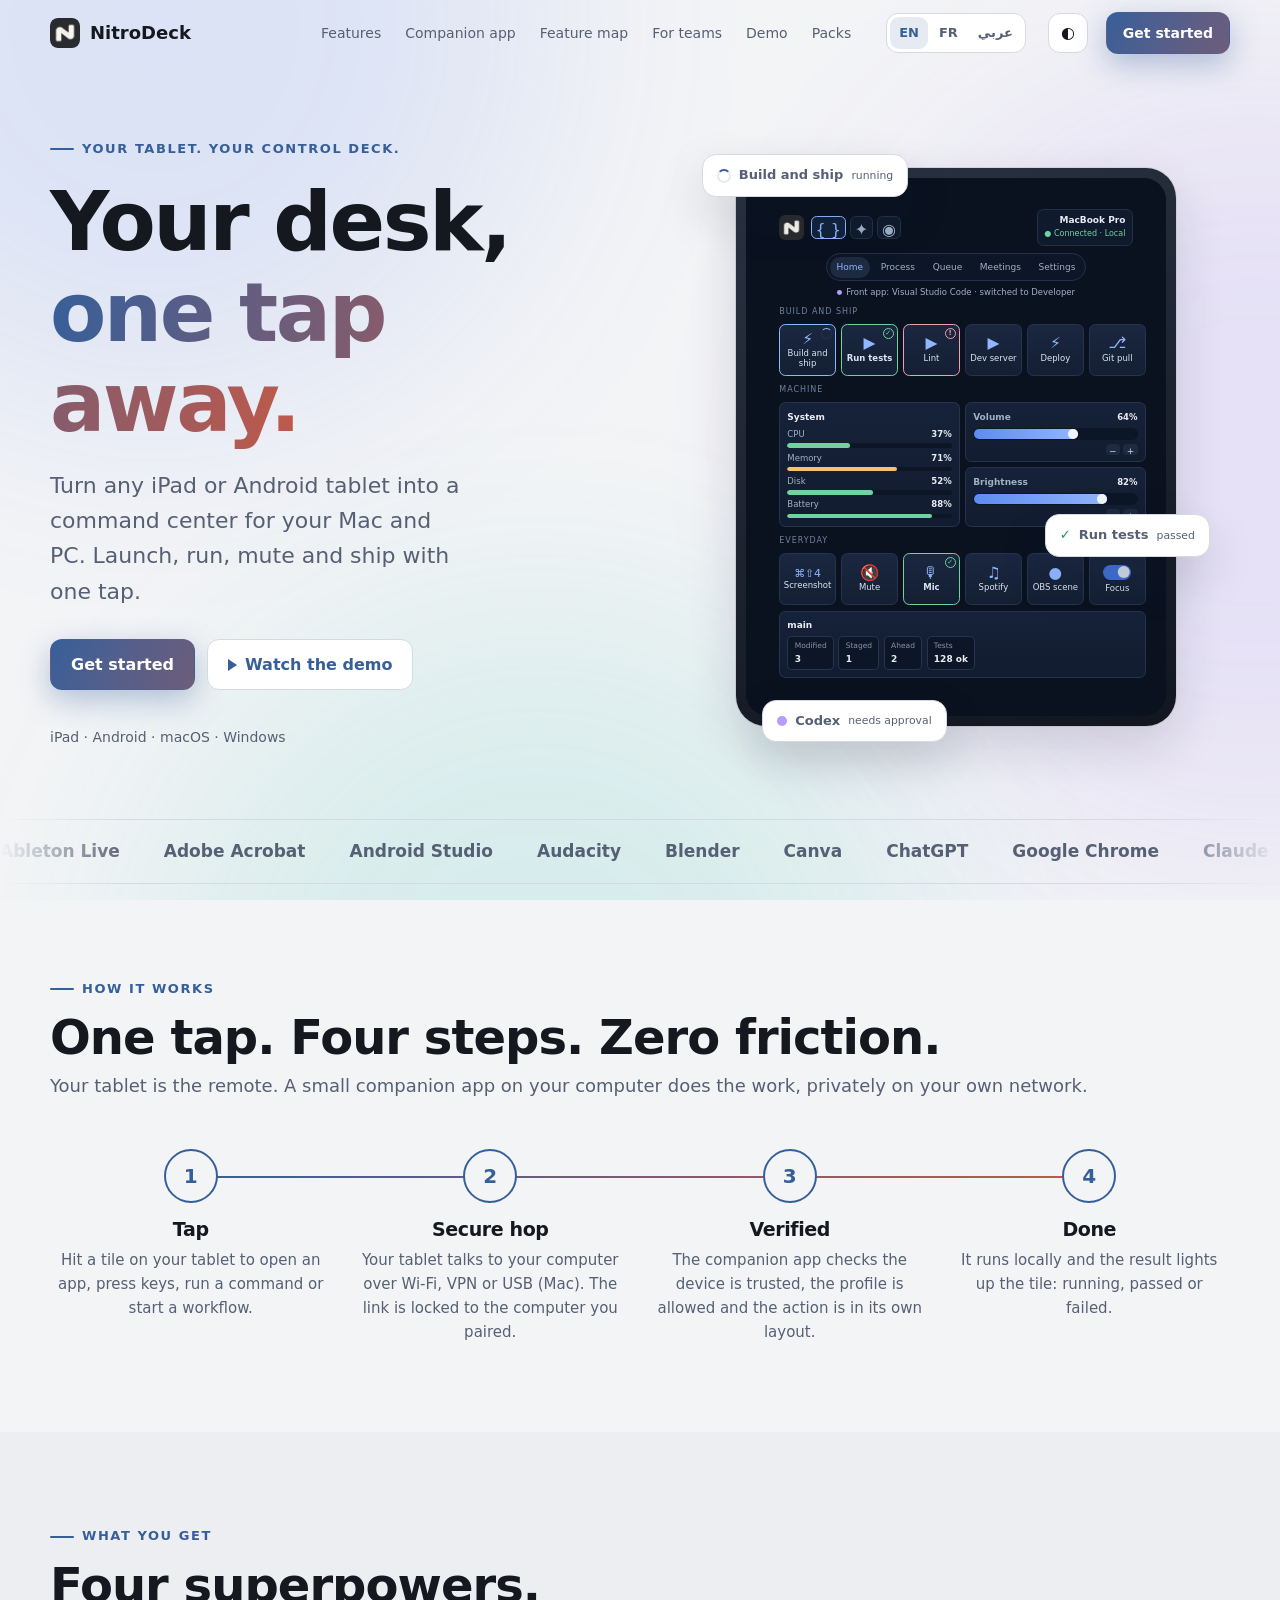
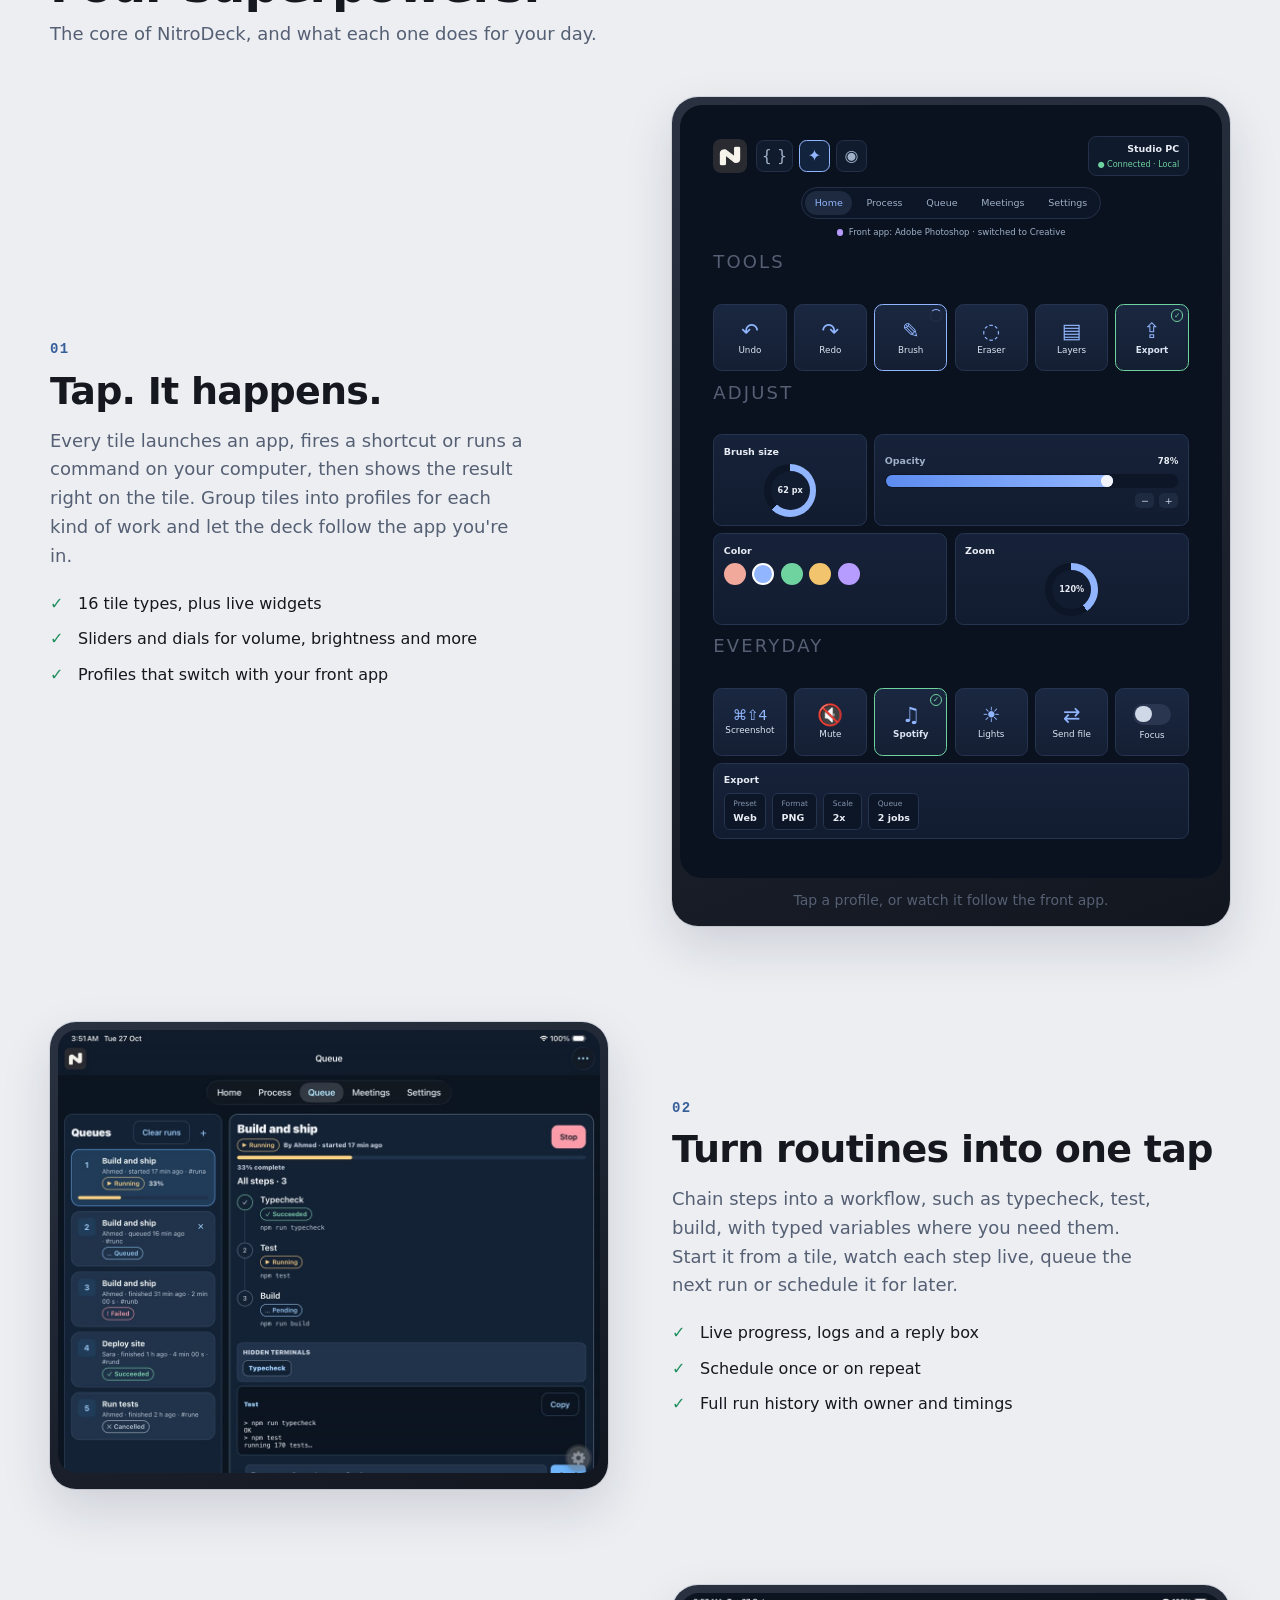
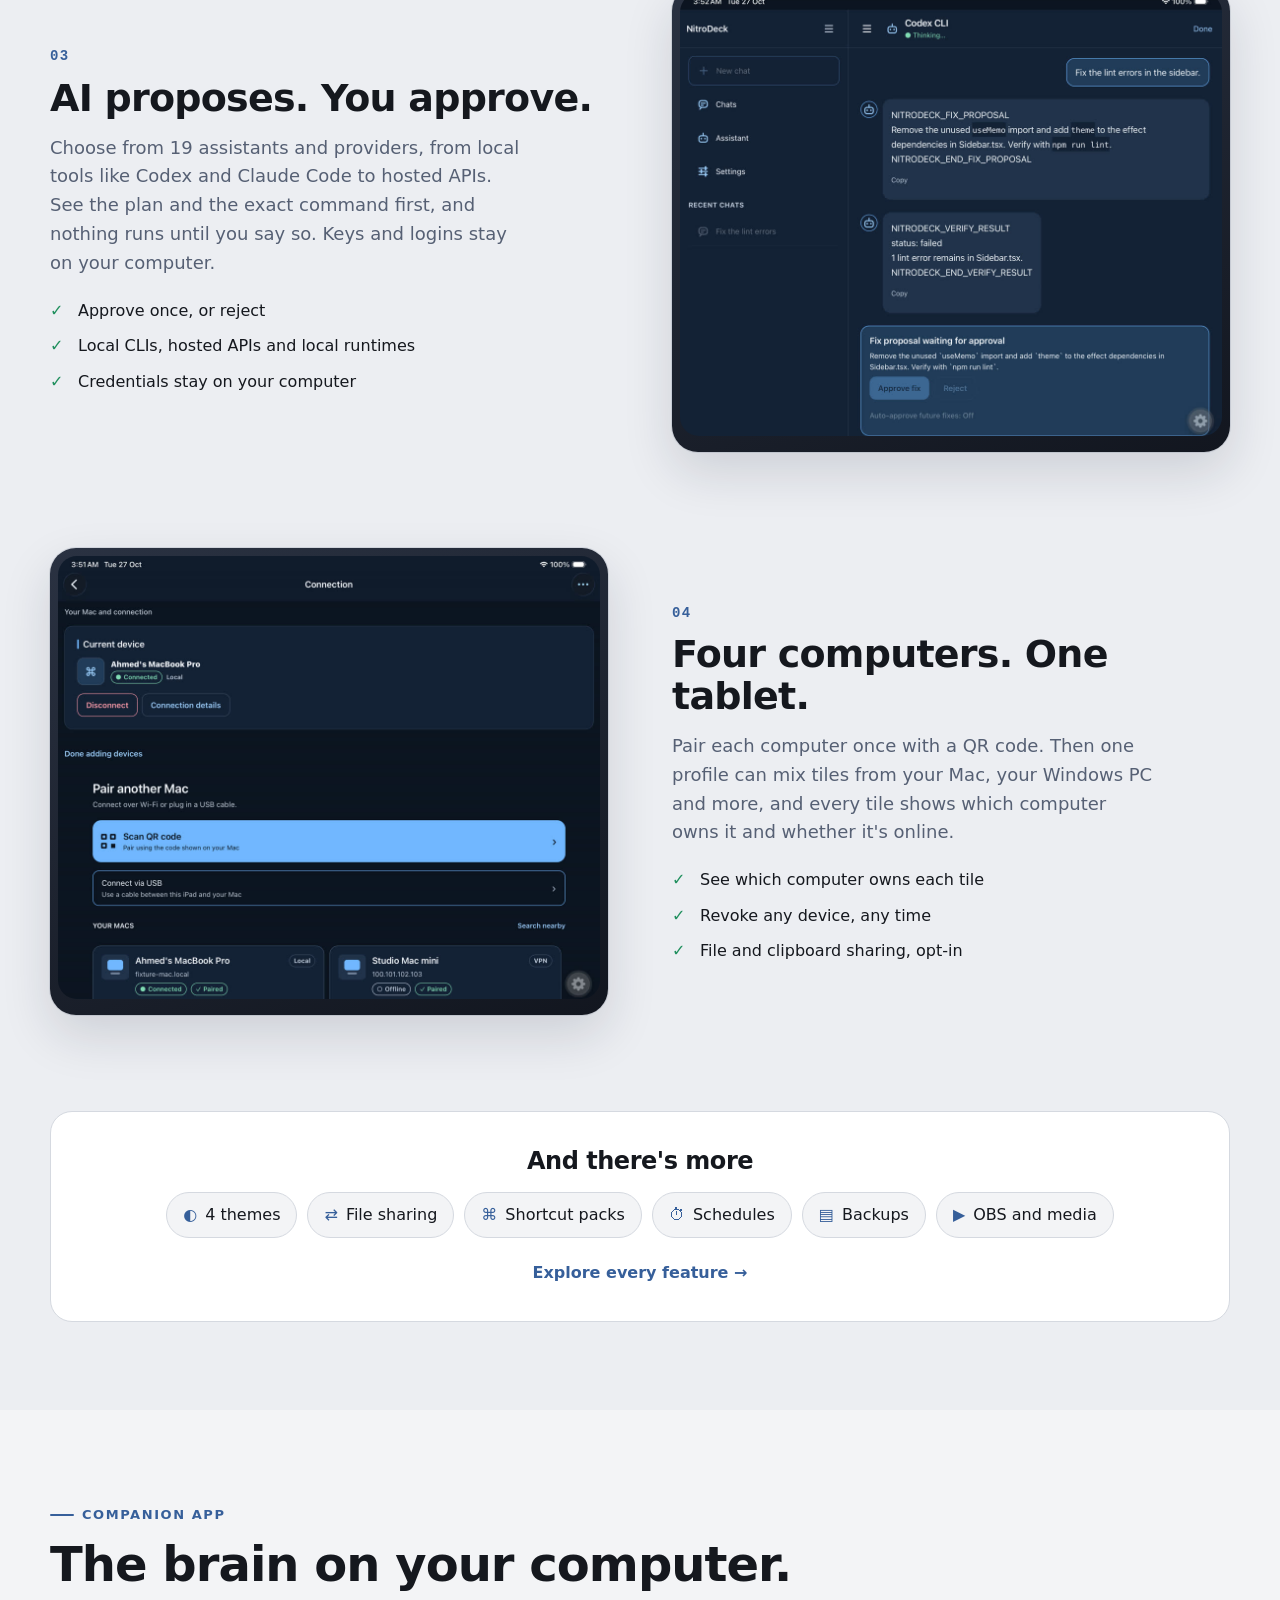
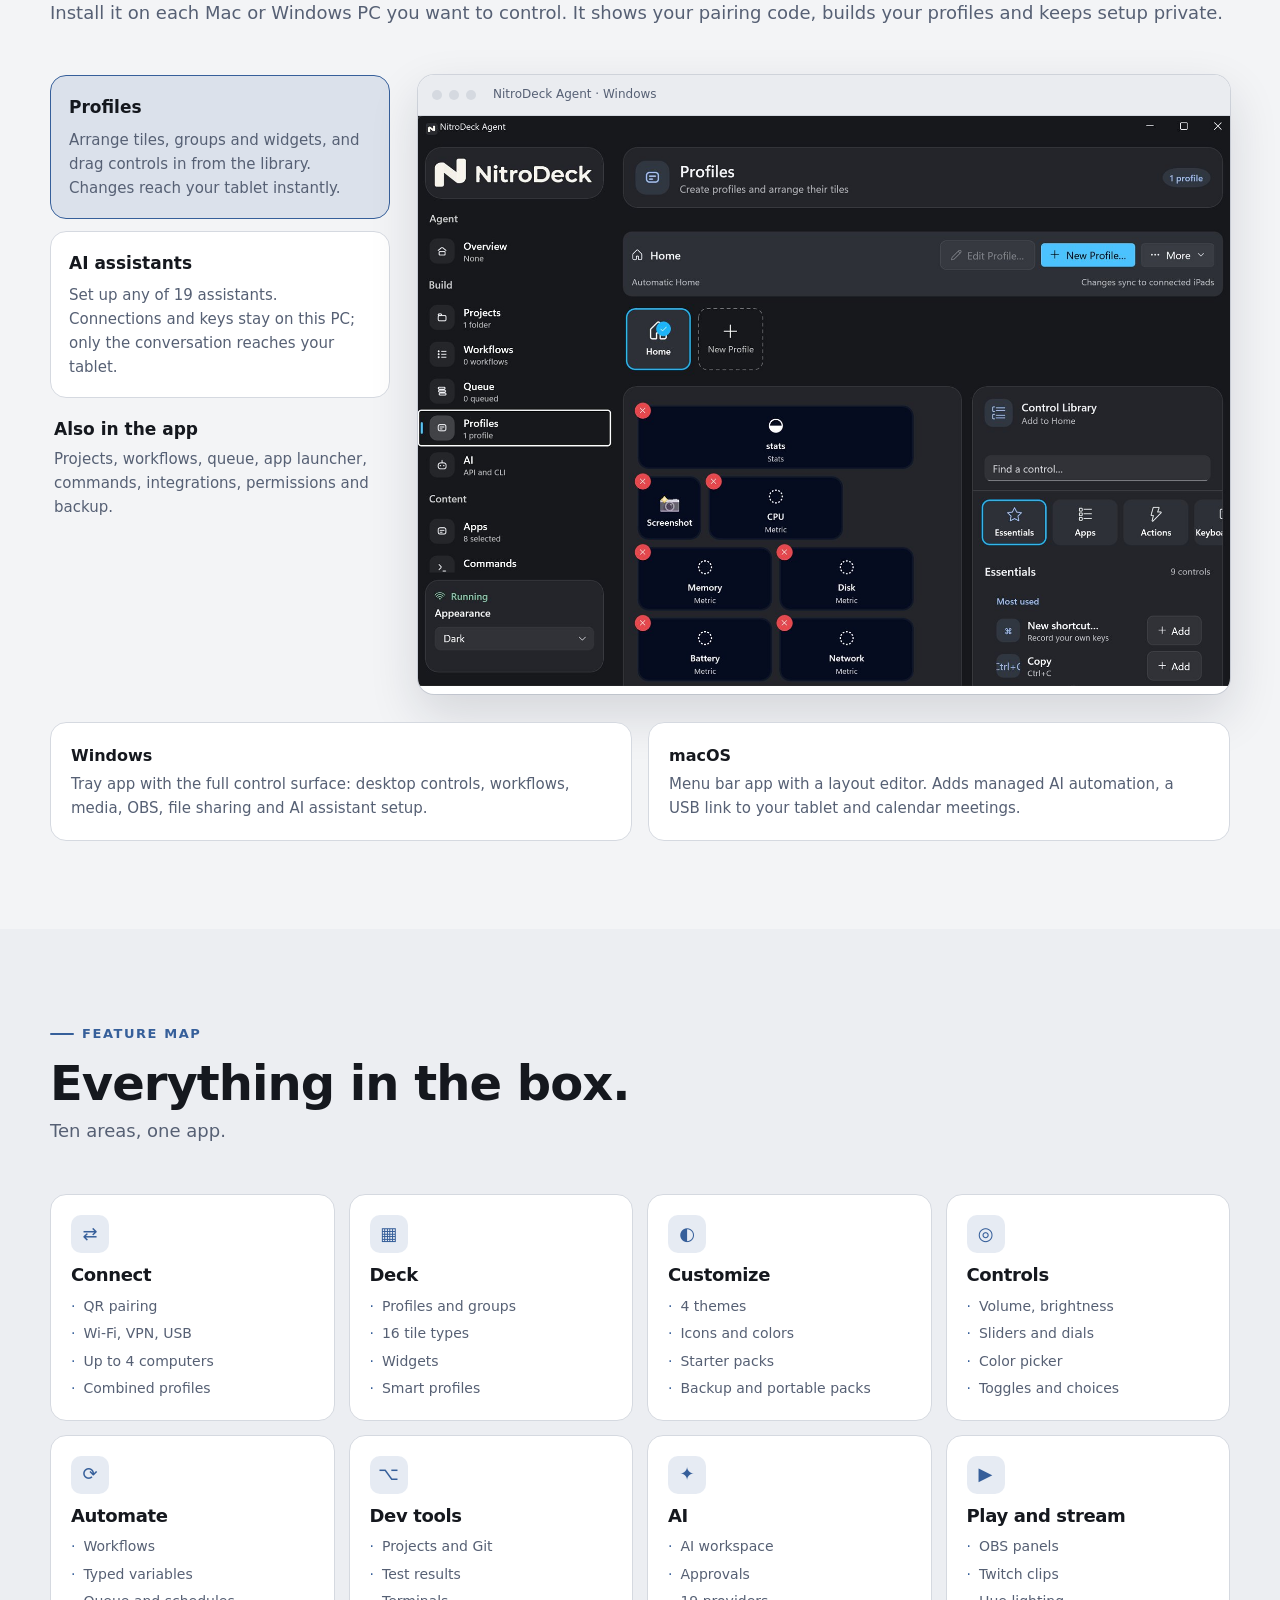
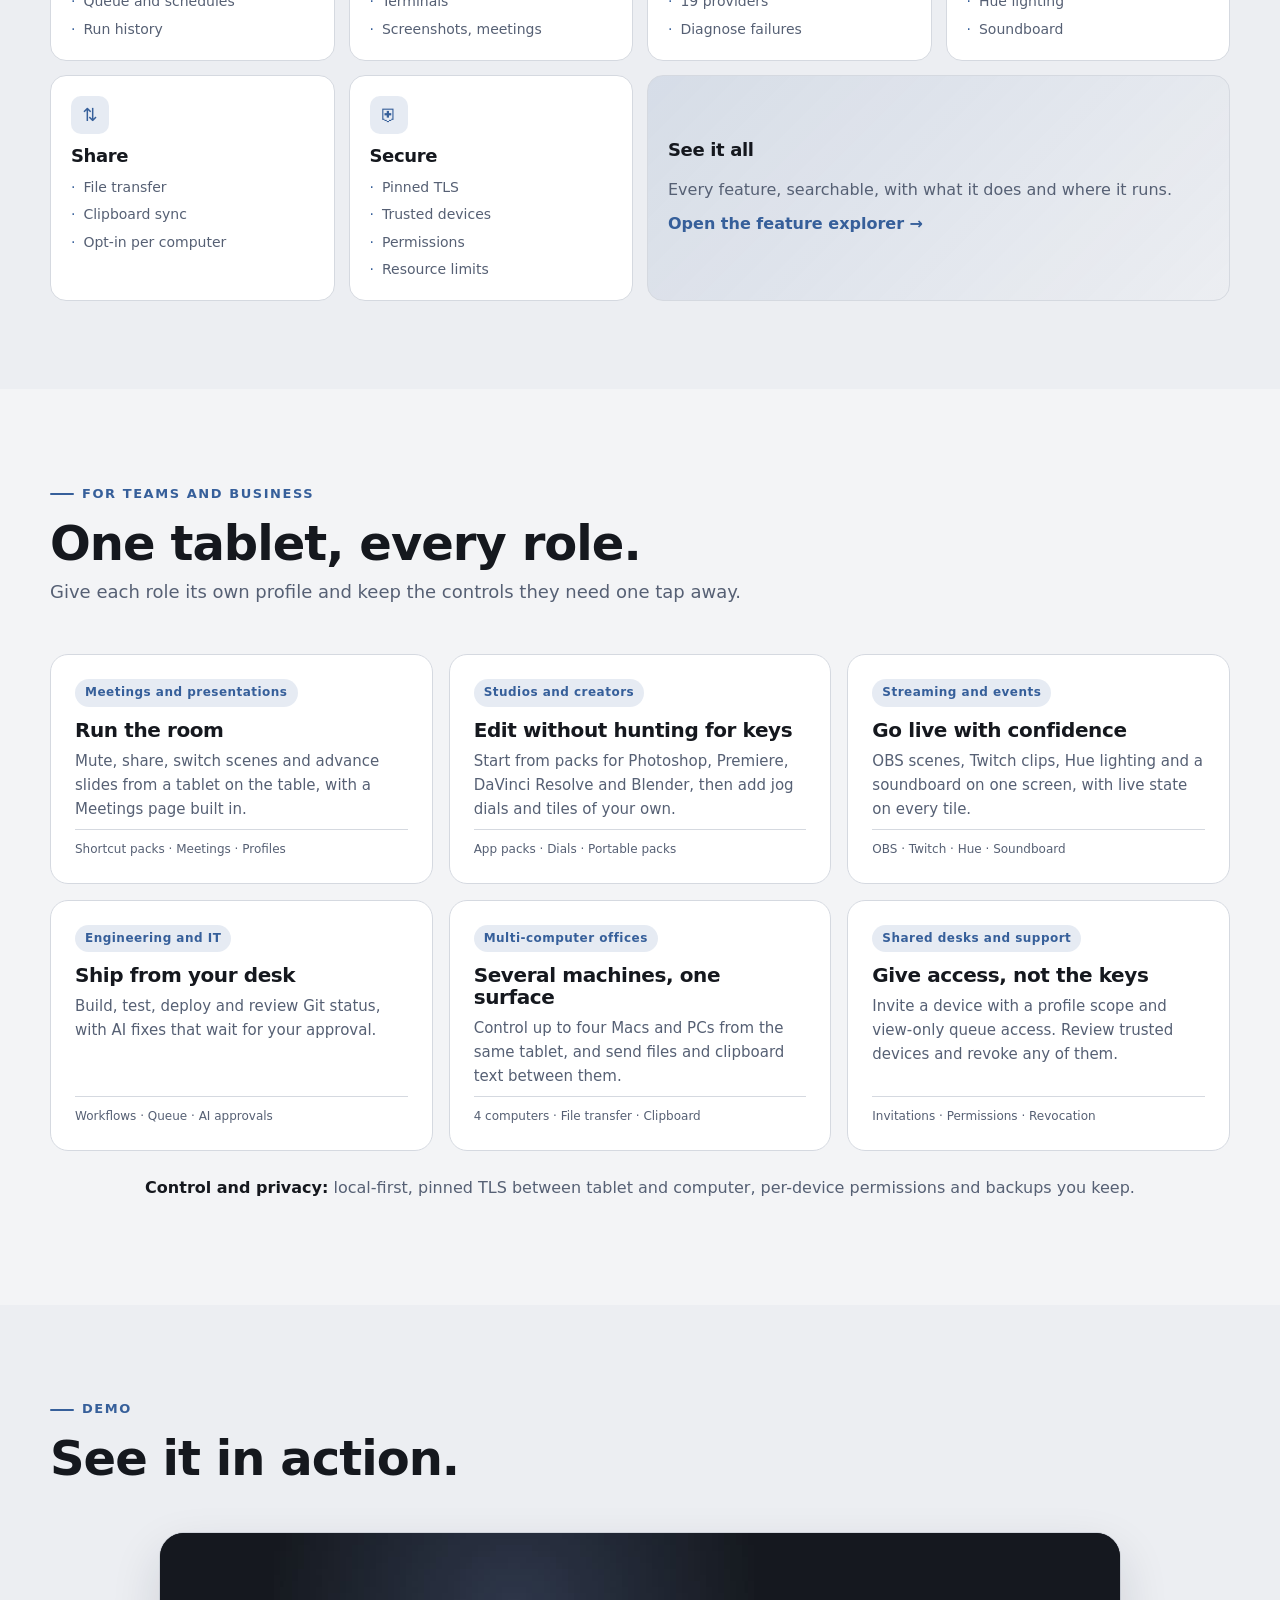
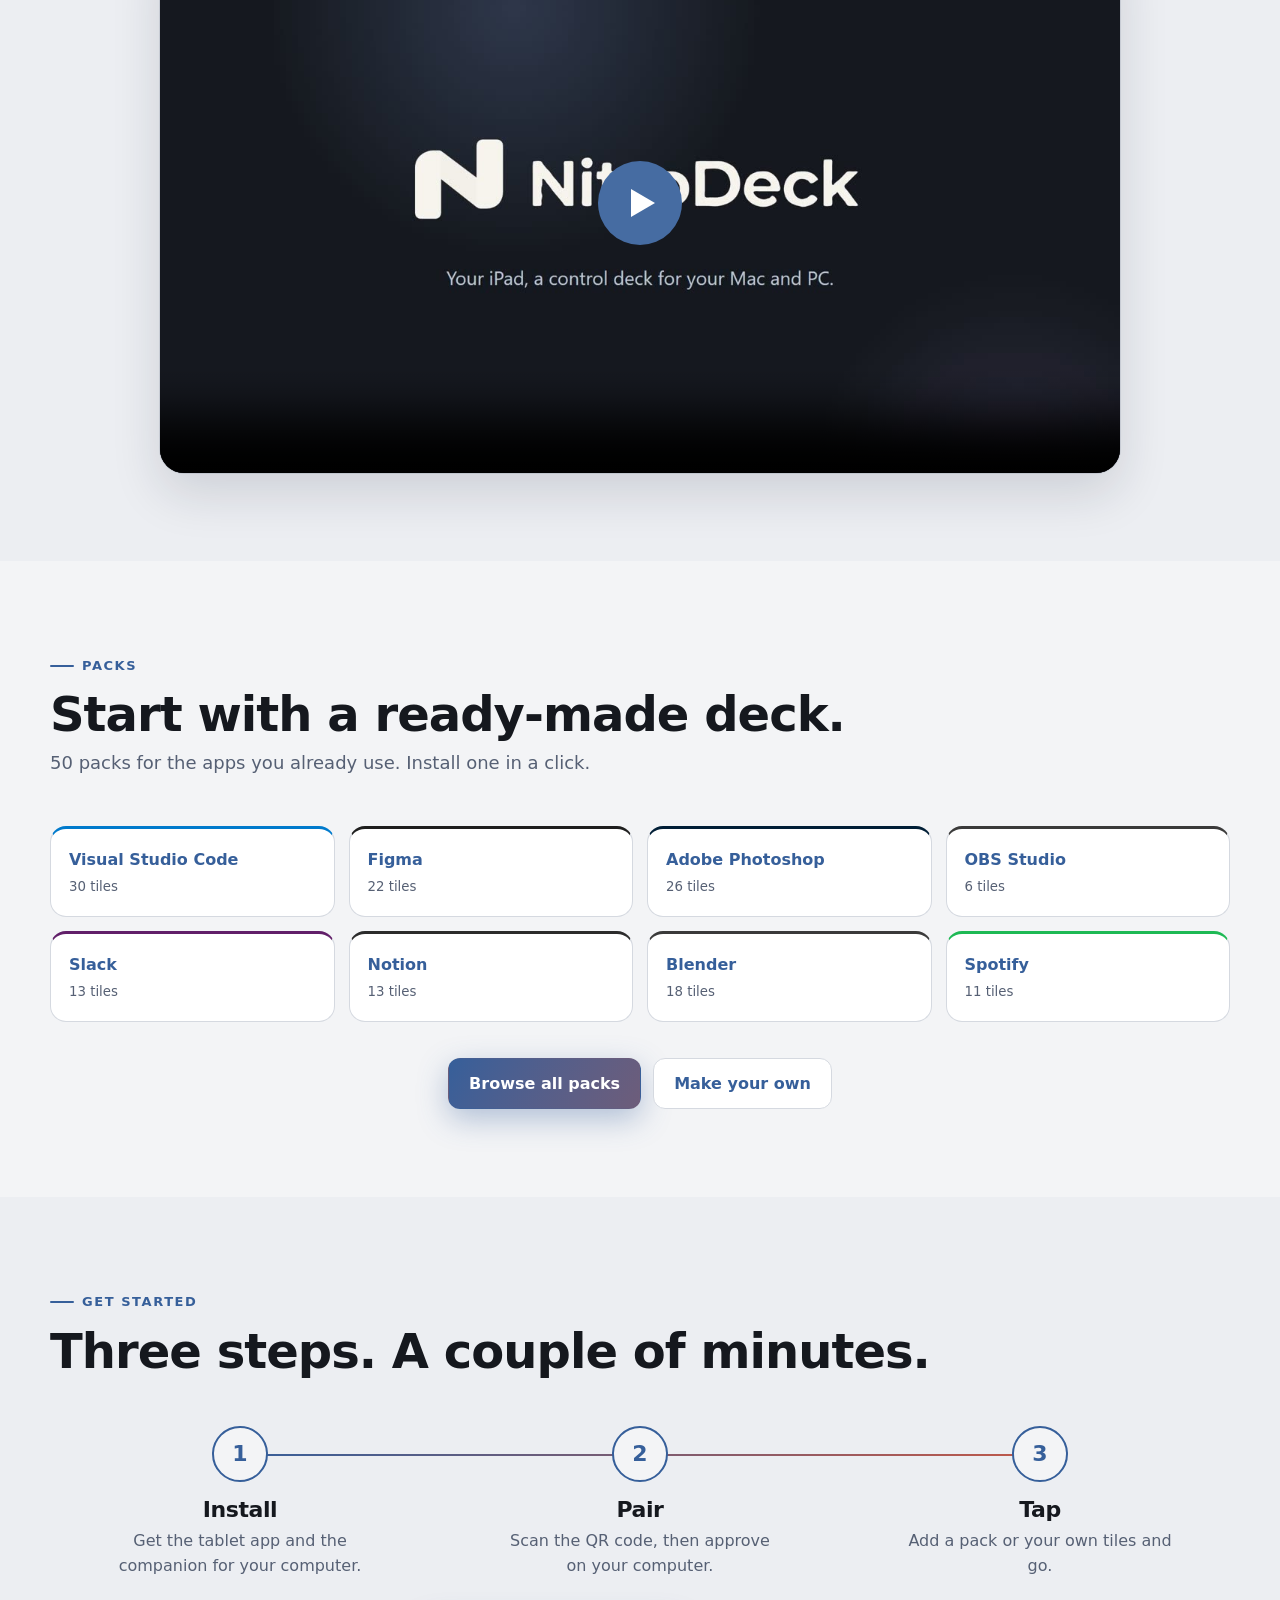
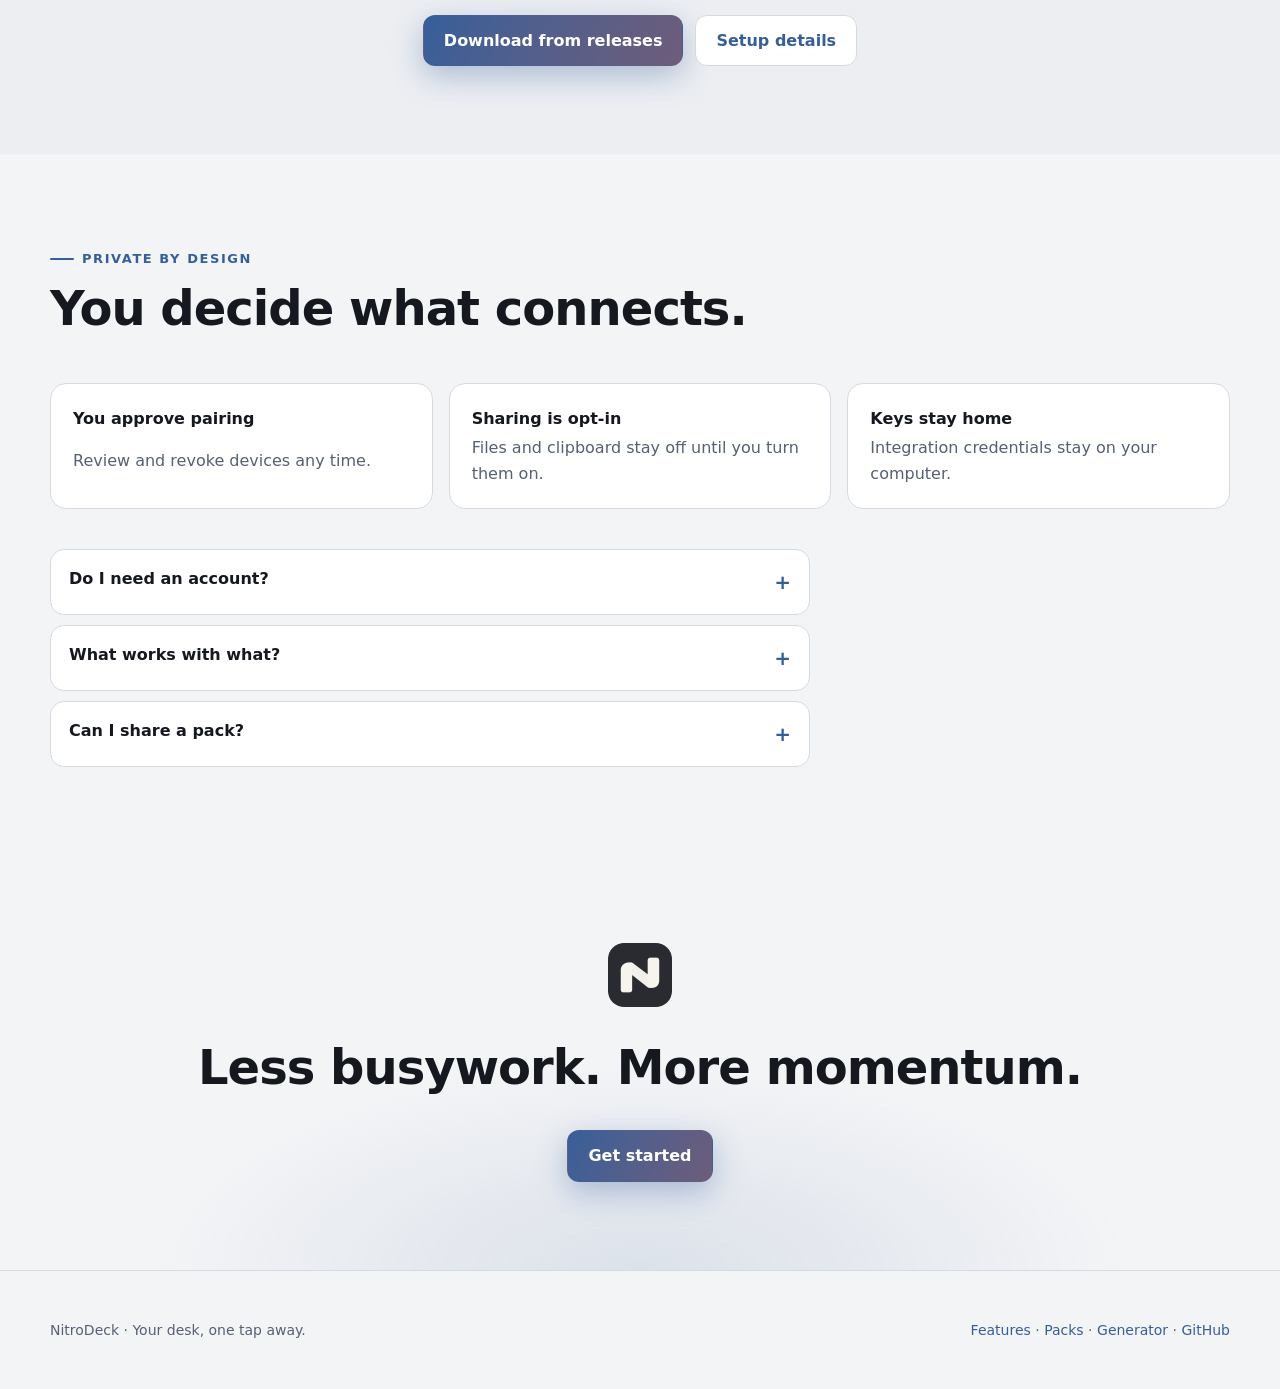
==== commit 26000bc4: "Update site content, localized pages and product previews" ====
--- a/index.html
+++ b/index.html
@@ -1,10 +1,10 @@
 <!doctype html>
-<html lang="en">
+<html lang="en" dir="ltr">
 <head>
   <meta charset="utf-8">
   <meta name="viewport" content="width=device-width, initial-scale=1">
   <title>NitroDeck — Your desk, one tap away</title>
-  <meta name="description" content="Turn your iPad or Android tablet into a control deck for your Mac and PC. One tap runs apps, routines and AI approvals.">
+  <meta name="description" content="Turn your iPad or Android tablet into a command center for your Mac and PC. Launch, run, mute and ship with one tap.">
   <meta name="theme-color" content="#0b0e14">
   <meta property="og:title" content="NitroDeck — Your desk, one tap away">
   <meta property="og:description" content="Your tablet, a control deck for your Mac and PC.">
@@ -19,14 +19,21 @@
 <header class="nav" id="nav">
   <div class="wrap nav-in">
     <a class="brand" href="#top"><img src="assets/appIcon.png" alt="">NitroDeck</a>
-    <nav class="nav-links" id="navlinks" aria-label="Site">
-      <a href="#features">Features</a>
-      <a href="#demo">Demo</a>
-      <a href="#packs">Packs</a>
-      <a href="#start">Get started</a>
+    <nav class="nav-links" id="navlinks" aria-label="Site" data-i18n-attr="aria-label=nav.label">
+      <a href="#features" data-i18n="nav.features">Features</a>
+      <a href="#companion" data-i18n="nav.companion">Companion app</a>
+      <a href="#map" data-i18n="nav.map">Feature map</a>
+      <a href="#business" data-i18n="nav.business">For teams</a>
+      <a href="#demo" data-i18n="nav.demo">Demo</a>
+      <a href="#packs" data-i18n="nav.packs">Packs</a>
     </nav>
-    <button class="icon-btn" id="themeBtn" aria-label="Toggle light and dark theme">◐</button>
-    <a class="btn primary nav-cta" href="#start">Get started</a>
+    <div class="lang" role="group" aria-label="Language" data-i18n-attr="aria-label=lang.label">
+      <button type="button" data-lang="en" aria-pressed="true">EN</button>
+      <button type="button" data-lang="fr" aria-pressed="false">FR</button>
+      <button type="button" data-lang="ar" aria-pressed="false" lang="ar">عربي</button>
+    </div>
+    <button class="icon-btn" id="themeBtn" aria-label="Toggle light and dark theme" data-i18n-attr="aria-label=nav.theme">◐</button>
+    <a class="btn primary nav-cta" href="#start" data-i18n="cta.start">Get started</a>
   </div>
   <div class="progress-bar" id="pbar"></div>
 </header>
@@ -37,200 +44,297 @@
   <section class="h-hero">
     <div class="wrap h-hero-in">
       <div class="h-hero-copy">
-        <span class="eyebrow rise" style="--i:0">Tablet control deck</span>
-        <h1 class="rise" style="--i:1">Your desk,<br><span class="grad">one tap away.</span></h1>
-        <p class="h-lede rise" style="--i:2">Turn your iPad or Android tablet into a control deck for your Mac and PC.</p>
+        <span class="eyebrow rise" style="--i:0" data-i18n="hero.eyebrow">Your tablet. Your control deck.</span>
+        <h1 class="rise" style="--i:1"><span data-i18n="hero.h1a">Your desk,</span><br><span class="grad" data-i18n="hero.h1b">one tap away.</span></h1>
+        <p class="h-lede rise" style="--i:2" data-i18n="hero.lede">Turn any iPad or Android tablet into a command center for your Mac and PC. Launch, run, mute and ship with one tap.</p>
         <div class="cta rise" style="--i:3">
-          <a class="btn primary" href="#start">Get started</a>
-          <a class="btn" href="#demo"><span class="play-dot" aria-hidden="true"></span>Watch the demo</a>
-        </div>
-        <p class="h-meta rise" style="--i:4">iPad · Android · macOS · Windows</p>
+          <a class="btn primary" href="#start" data-i18n="cta.start">Get started</a>
+          <a class="btn" href="#demo"><span class="play-dot" aria-hidden="true"></span><span data-i18n="hero.watch">Watch the demo</span></a>
+        </div>
+        <p class="h-meta rise" style="--i:4" data-i18n="hero.platforms">iPad · Android · macOS · Windows</p>
       </div>
 
       <div class="h-hero-art rise" style="--i:2">
         <div class="tablet" id="tilt">
-          <img src="assets/media/shot-home.jpg" width="1100" height="1000" alt="NitroDeck home screen with build, test, lint and deploy tiles">
-        </div>
-        <div class="chip chip-a"><span class="spin"></span><b>Build and ship</b><small>running</small></div>
-        <div class="chip chip-b"><span class="ok">✓</span><b>Run tests</b><small>passed</small></div>
-        <div class="chip chip-c"><span class="ai-dot"></span><b>Codex</b><small>needs approval</small></div>
+          <div class="deckui" data-profile="dev" role="img" aria-label="NitroDeck home screen with build, test and deploy tiles, system widgets, sliders and a Git summary" data-i18n-attr="aria-label=hero.deckalt"></div>
+        </div>
+        <div class="chip chip-a"><span class="spin"></span><b data-i18n="chip.build">Build and ship</b><small data-i18n="chip.running">running</small></div>
+        <div class="chip chip-b"><span class="ok">✓</span><b data-i18n="chip.tests">Run tests</b><small data-i18n="chip.passed">passed</small></div>
+        <div class="chip chip-c"><span class="ai-dot"></span><b>Codex</b><small data-i18n="chip.approval">needs approval</small></div>
       </div>
     </div>
   </section>
 
   <!-- 2. Marquee of pack names (filled from catalog.json) -->
-  <div class="marquee" aria-label="Works with the apps you use" id="marquee">
+  <div class="marquee" aria-label="Works with the apps you use" data-i18n-attr="aria-label=marquee.label" id="marquee">
     <div class="marquee-track" id="marqueeTrack">
       <span>Visual Studio Code</span><span>Figma</span><span>Photoshop</span><span>OBS Studio</span><span>Slack</span><span>Zoom</span><span>Spotify</span><span>Blender</span>
     </div>
   </div>
 
-  <!-- 3. Features: one row each -->
-  <section id="features">
-    <div class="wrap">
-      <header class="h-head reveal">
-        <span class="eyebrow">What it does</span>
-        <h2>Four things, done well.</h2>
+  <!-- 3. How a tap works -->
+  <section id="how">
+    <div class="wrap">
+      <header class="h-head reveal">
+        <span class="eyebrow" data-i18n="how.eyebrow">How it works</span>
+        <h2 data-i18n="how.h2">One tap. Four steps. Zero friction.</h2>
+        <p class="h-sub" data-i18n="how.sub">Your tablet is the remote. A small companion app on your computer does the work, privately on your own network.</p>
+      </header>
+      <ol class="flow reveal" aria-label="What happens when you tap a tile" data-i18n-attr="aria-label=how.label">
+        <li><span class="fi">1</span><h3 data-i18n="how.1t">Tap</h3><p data-i18n="how.1p">Hit a tile on your tablet to open an app, press keys, run a command or start a workflow.</p></li>
+        <li><span class="fi">2</span><h3 data-i18n="how.2t">Secure hop</h3><p data-i18n="how.2p">Your tablet talks to your computer over Wi-Fi, VPN or USB (Mac). The link is locked to the computer you paired.</p></li>
+        <li><span class="fi">3</span><h3 data-i18n="how.3t">Verified</h3><p data-i18n="how.3p">The companion app checks the device is trusted, the profile is allowed and the action is in its own layout.</p></li>
+        <li><span class="fi">4</span><h3 data-i18n="how.4t">Done</h3><p data-i18n="how.4p">It runs locally and the result lights up the tile: running, passed or failed.</p></li>
+      </ol>
+    </div>
+  </section>
+
+  <!-- 4. Features -->
+  <section id="features" class="alt">
+    <div class="wrap">
+      <header class="h-head reveal">
+        <span class="eyebrow" data-i18n="feat.eyebrow">What you get</span>
+        <h2 data-i18n="feat.h2">Four superpowers.</h2>
+        <p class="h-sub" data-i18n="feat.sub">The core of NitroDeck, and what each one does for your day.</p>
       </header>
 
       <article class="feat">
         <div class="feat-copy reveal">
           <span class="num">01</span>
-          <h3>Tap to run the real thing</h3>
-          <p>Every tile launches an app, shortcut or command on your computer and shows live status.</p>
+          <h3 data-i18n="f1.t">Tap. It happens.</h3>
+          <p data-i18n="f1.p">Every tile launches an app, fires a shortcut or runs a command on your computer, then shows the result right on the tile. Group tiles into profiles for each kind of work and let the deck follow the app you're in.</p>
           <ul class="ticks">
-            <li>16 tile types, plus widgets</li>
-            <li>Sliders and dials for volume, brightness and more</li>
-            <li>Profiles that follow your front app</li>
+            <li data-i18n="f1.b1">16 tile types, plus live widgets</li>
+            <li data-i18n="f1.b2">Sliders and dials for volume, brightness and more</li>
+            <li data-i18n="f1.b3">Profiles that switch with your front app</li>
           </ul>
         </div>
-        <figure class="shot reveal d1"><img loading="lazy" src="assets/media/shot-home.jpg" width="1100" height="1000" alt="Deck of tiles with live build, test and lint status"></figure>
+        <figure class="shot shot-deck reveal d1"><div class="deckui" data-profile="creative" data-switch role="img" aria-label="NitroDeck profiles for developer, creative and meetings, switching with the front app" data-i18n-attr="aria-label=f1.deckalt"></div><figcaption data-i18n="f1.cap">Tap a profile, or watch it follow the front app.</figcaption></figure>
       </article>
 
       <article class="feat flip">
         <div class="feat-copy reveal">
           <span class="num">02</span>
-          <h3>Chain steps into routines</h3>
-          <p>Group repeated actions into a workflow. Watch each step and queue the next one.</p>
+          <h3 data-i18n="f2.t">Turn routines into one tap</h3>
+          <p data-i18n="f2.p">Chain steps into a workflow, such as typecheck, test, build, with typed variables where you need them. Start it from a tile, watch each step live, queue the next run or schedule it for later.</p>
           <ul class="ticks">
-            <li>Live progress, logs and a reply box</li>
-            <li>Schedule a routine for later</li>
-            <li>History of every run and who started it</li>
+            <li data-i18n="f2.b1">Live progress, logs and a reply box</li>
+            <li data-i18n="f2.b2">Schedule once or on repeat</li>
+            <li data-i18n="f2.b3">Full run history with owner and timings</li>
           </ul>
         </div>
-        <figure class="shot reveal d1"><img loading="lazy" src="assets/media/shot-queue.jpg" width="1100" height="1000" alt="Queue showing a build workflow with typecheck, test and build steps"></figure>
+        <figure class="shot reveal d1"><img loading="lazy" src="assets/media/shot-queue.jpg" width="1100" height="1000" alt="Queue showing a build workflow with typecheck, test and build steps" data-i18n-attr="alt=f2.alt"></figure>
       </article>
 
       <article class="feat">
         <div class="feat-copy reveal">
           <span class="num">03</span>
-          <h3>Approve AI before it runs</h3>
-          <p>Assistants propose a fix and the command. You approve or deny from the tablet.</p>
+          <h3 data-i18n="f3.t">AI proposes. You approve.</h3>
+          <p data-i18n="f3.p">Choose from 19 assistants and providers, from local tools like Codex and Claude Code to hosted APIs. See the plan and the exact command first, and nothing runs until you say so. Keys and logins stay on your computer.</p>
           <ul class="ticks">
-            <li>Approve once, or reject</li>
-            <li>Works with local CLI assistants on Mac</li>
-            <li>Credentials stay on your computer</li>
+            <li data-i18n="f3.b1">Approve once, or reject</li>
+            <li data-i18n="f3.b2">Local CLIs, hosted APIs and local runtimes</li>
+            <li data-i18n="f3.b3">Credentials stay on your computer</li>
           </ul>
         </div>
-        <figure class="shot reveal d1"><img loading="lazy" src="assets/media/shot-ai.jpg" width="1100" height="1000" alt="AI approval prompt asking to run a lint fix"></figure>
+        <figure class="shot reveal d1"><img loading="lazy" src="assets/media/shot-ai.jpg" width="1100" height="1000" alt="AI approval prompt asking to run a lint fix" data-i18n-attr="alt=f3.alt"></figure>
       </article>
 
       <article class="feat flip">
         <div class="feat-copy reveal">
           <span class="num">04</span>
-          <h3>Control up to four computers</h3>
-          <p>Pair by QR code over Wi-Fi, VPN or USB. Mix their controls in one profile.</p>
+          <h3 data-i18n="f4.t">Four computers. One tablet.</h3>
+          <p data-i18n="f4.p">Pair each computer once with a QR code. Then one profile can mix tiles from your Mac, your Windows PC and more, and every tile shows which computer owns it and whether it's online.</p>
           <ul class="ticks">
-            <li>See which computer owns each tile</li>
-            <li>Revoke any device at any time</li>
-            <li>File sharing and clipboard are opt-in</li>
+            <li data-i18n="f4.b1">See which computer owns each tile</li>
+            <li data-i18n="f4.b2">Revoke any device, any time</li>
+            <li data-i18n="f4.b3">File and clipboard sharing, opt-in</li>
           </ul>
         </div>
-        <figure class="shot reveal d1"><img loading="lazy" src="assets/media/shot-devices.jpg" width="1100" height="1000" alt="Connection screen listing paired Macs"></figure>
+        <figure class="shot reveal d1"><img loading="lazy" src="assets/media/shot-devices.jpg" width="1100" height="1000" alt="Connection screen listing paired Macs" data-i18n-attr="alt=f4.alt"></figure>
       </article>
 
       <div class="more reveal">
-        <h3>And more</h3>
+        <h3 data-i18n="more.t">And there's more</h3>
         <ul>
-          <li><i>◐</i>4 themes</li>
-          <li><i>⇄</i>File sharing</li>
-          <li><i>⌘</i>Shortcut packs</li>
-          <li><i>⏱</i>Schedules</li>
-          <li><i>▤</i>Backups</li>
-          <li><i>▶</i>OBS and media</li>
+          <li><i>◐</i><span data-i18n="more.1">4 themes</span></li>
+          <li><i>⇄</i><span data-i18n="more.2">File sharing</span></li>
+          <li><i>⌘</i><span data-i18n="more.3">Shortcut packs</span></li>
+          <li><i>⏱</i><span data-i18n="more.4">Schedules</span></li>
+          <li><i>▤</i><span data-i18n="more.5">Backups</span></li>
+          <li><i>▶</i><span data-i18n="more.6">OBS and media</span></li>
         </ul>
-        <a class="link" href="features.html">Explore every feature →</a>
-      </div>
-    </div>
-  </section>
-
-  <!-- 4. Demo video -->
+        <a class="link" href="features.html" data-i18n="more.link">Explore every feature →</a>
+      </div>
+    </div>
+  </section>
+
+  <!-- 5. Companion apps -->
+  <section id="companion">
+    <div class="wrap">
+      <header class="h-head reveal">
+        <span class="eyebrow" data-i18n="comp.eyebrow">Companion app</span>
+        <h2 data-i18n="comp.h2">The brain on your computer.</h2>
+        <p class="h-sub" data-i18n="comp.sub">Install it on each Mac or Windows PC you want to control. It shows your pairing code, builds your profiles and keeps setup private.</p>
+      </header>
+      <div class="comp reveal">
+        <div class="comp-tabs" role="tablist" aria-label="Companion app screens" data-i18n-attr="aria-label=comp.tabs">
+          <button role="tab" aria-selected="true" data-img="assets/media/agent-windows-profiles.jpg" data-altkey="comp.alt1">
+            <b data-i18n="comp.t1">Profiles</b><span data-i18n="comp.d1">Arrange tiles, groups and widgets, and drag controls in from the library. Changes reach your tablet instantly.</span>
+          </button>
+          <button role="tab" aria-selected="false" data-img="assets/media/agent-windows-ai.jpg" data-altkey="comp.alt2">
+            <b data-i18n="comp.t2">AI assistants</b><span data-i18n="comp.d2">Set up any of 19 assistants. Connections and keys stay on this PC; only the conversation reaches your tablet.</span>
+          </button>
+          <div class="comp-note">
+            <b data-i18n="comp.nt">Also in the app</b>
+            <span data-i18n="comp.nd">Projects, workflows, queue, app launcher, commands, integrations, permissions and backup.</span>
+          </div>
+        </div>
+        <figure class="win">
+          <div class="win-bar" aria-hidden="true"><i></i><i></i><i></i><span>NitroDeck Agent · Windows</span></div>
+          <img id="compImg" src="assets/media/agent-windows-profiles.jpg" width="1600" height="1124" alt="Windows companion app Profiles page with a tile layout and control library" data-i18n-attr="alt=comp.alt1">
+        </figure>
+      </div>
+      <ul class="os-row reveal">
+        <li><b>Windows</b><span data-i18n="os.win">Tray app with the full control surface: desktop controls, workflows, media, OBS, file sharing and AI assistant setup.</span></li>
+        <li><b>macOS</b><span data-i18n="os.mac">Menu bar app with a layout editor. Adds managed AI automation, a USB link to your tablet and calendar meetings.</span></li>
+      </ul>
+    </div>
+  </section>
+
+  <!-- 6. Feature map -->
+  <section id="map" class="alt">
+    <div class="wrap">
+      <header class="h-head reveal">
+        <span class="eyebrow" data-i18n="map.eyebrow">Feature map</span>
+        <h2 data-i18n="map.h2">Everything in the box.</h2>
+        <p class="h-sub" data-i18n="map.sub">Ten areas, one app.</p>
+      </header>
+      <div class="fmap reveal">
+        <article><i>⇄</i><h3 data-i18n="m1.t">Connect</h3><ul><li data-i18n="m1.1">QR pairing</li><li data-i18n="m1.2">Wi-Fi, VPN, USB</li><li data-i18n="m1.3">Up to 4 computers</li><li data-i18n="m1.4">Combined profiles</li></ul></article>
+        <article><i>▦</i><h3 data-i18n="m2.t">Deck</h3><ul><li data-i18n="m2.1">Profiles and groups</li><li data-i18n="m2.2">16 tile types</li><li data-i18n="m2.3">Widgets</li><li data-i18n="m2.4">Smart profiles</li></ul></article>
+        <article><i>◐</i><h3 data-i18n="m3.t">Customize</h3><ul><li data-i18n="m3.1">4 themes</li><li data-i18n="m3.2">Icons and colors</li><li data-i18n="m3.3">Starter packs</li><li data-i18n="m3.4">Backup and portable packs</li></ul></article>
+        <article><i>◎</i><h3 data-i18n="m4.t">Controls</h3><ul><li data-i18n="m4.1">Volume, brightness</li><li data-i18n="m4.2">Sliders and dials</li><li data-i18n="m4.3">Color picker</li><li data-i18n="m4.4">Toggles and choices</li></ul></article>
+        <article><i>⟳</i><h3 data-i18n="m5.t">Automate</h3><ul><li data-i18n="m5.1">Workflows</li><li data-i18n="m5.2">Typed variables</li><li data-i18n="m5.3">Queue and schedules</li><li data-i18n="m5.4">Run history</li></ul></article>
+        <article><i>⌥</i><h3 data-i18n="m6.t">Dev tools</h3><ul><li data-i18n="m6.1">Projects and Git</li><li data-i18n="m6.2">Test results</li><li data-i18n="m6.3">Terminals</li><li data-i18n="m6.4">Screenshots, meetings</li></ul></article>
+        <article><i>✦</i><h3 data-i18n="m7.t">AI</h3><ul><li data-i18n="m7.1">AI workspace</li><li data-i18n="m7.2">Approvals</li><li data-i18n="m7.3">19 providers</li><li data-i18n="m7.4">Diagnose failures</li></ul></article>
+        <article><i>▶</i><h3 data-i18n="m8.t">Play and stream</h3><ul><li data-i18n="m8.1">OBS panels</li><li data-i18n="m8.2">Twitch clips</li><li data-i18n="m8.3">Hue lighting</li><li data-i18n="m8.4">Soundboard</li></ul></article>
+        <article><i>⇅</i><h3 data-i18n="m9.t">Share</h3><ul><li data-i18n="m9.1">File transfer</li><li data-i18n="m9.2">Clipboard sync</li><li data-i18n="m9.3">Opt-in per computer</li></ul></article>
+        <article><i>⛨</i><h3 data-i18n="m10.t">Secure</h3><ul><li data-i18n="m10.1">Pinned TLS</li><li data-i18n="m10.2">Trusted devices</li><li data-i18n="m10.3">Permissions</li><li data-i18n="m10.4">Resource limits</li></ul></article>
+        <article class="fm-link"><h3 data-i18n="m11.t">See it all</h3><p data-i18n="m11.p">Every feature, searchable, with what it does and where it runs.</p><a class="link" href="features.html" data-i18n="m11.l">Open the feature explorer →</a></article>
+      </div>
+    </div>
+  </section>
+
+  <!-- 7. Business -->
+  <section id="business">
+    <div class="wrap">
+      <header class="h-head reveal">
+        <span class="eyebrow" data-i18n="biz.eyebrow">For teams and business</span>
+        <h2 data-i18n="biz.h2">One tablet, every role.</h2>
+        <p class="h-sub" data-i18n="biz.sub">Give each role its own profile and keep the controls they need one tap away.</p>
+      </header>
+      <div class="biz reveal">
+        <article><span class="tag" data-i18n="b1.tag">Meetings and presentations</span><h3 data-i18n="b1.t">Run the room</h3><p data-i18n="b1.p">Mute, share, switch scenes and advance slides from a tablet on the table, with a Meetings page built in.</p><small data-i18n="b1.s">Shortcut packs · Meetings · Profiles</small></article>
+        <article><span class="tag" data-i18n="b2.tag">Studios and creators</span><h3 data-i18n="b2.t">Edit without hunting for keys</h3><p data-i18n="b2.p">Start from packs for Photoshop, Premiere, DaVinci Resolve and Blender, then add jog dials and tiles of your own.</p><small data-i18n="b2.s">App packs · Dials · Portable packs</small></article>
+        <article><span class="tag" data-i18n="b3.tag">Streaming and events</span><h3 data-i18n="b3.t">Go live with confidence</h3><p data-i18n="b3.p">OBS scenes, Twitch clips, Hue lighting and a soundboard on one screen, with live state on every tile.</p><small data-i18n="b3.s">OBS · Twitch · Hue · Soundboard</small></article>
+        <article><span class="tag" data-i18n="b4.tag">Engineering and IT</span><h3 data-i18n="b4.t">Ship from your desk</h3><p data-i18n="b4.p">Build, test, deploy and review Git status, with AI fixes that wait for your approval.</p><small data-i18n="b4.s">Workflows · Queue · AI approvals</small></article>
+        <article><span class="tag" data-i18n="b5.tag">Multi-computer offices</span><h3 data-i18n="b5.t">Several machines, one surface</h3><p data-i18n="b5.p">Control up to four Macs and PCs from the same tablet, and send files and clipboard text between them.</p><small data-i18n="b5.s">4 computers · File transfer · Clipboard</small></article>
+        <article><span class="tag" data-i18n="b6.tag">Shared desks and support</span><h3 data-i18n="b6.t">Give access, not the keys</h3><p data-i18n="b6.p">Invite a device with a profile scope and view-only queue access. Review trusted devices and revoke any of them.</p><small data-i18n="b6.s">Invitations · Permissions · Revocation</small></article>
+      </div>
+      <p class="biz-note reveal"><b data-i18n="biz.nb">Control and privacy:</b> <span data-i18n="biz.nt">local-first, pinned TLS between tablet and computer, per-device permissions and backups you keep.</span></p>
+    </div>
+  </section>
+
+  <!-- 8. Demo video -->
   <section id="demo" class="alt">
     <div class="wrap">
       <header class="h-head reveal">
-        <span class="eyebrow">Demo</span>
-        <h2>See it in two minutes.</h2>
+        <span class="eyebrow" data-i18n="demo.eyebrow">Demo</span>
+        <h2 data-i18n="demo.h2">See it in action.</h2>
       </header>
       <div class="video reveal" id="video">
         <video preload="none" playsinline controls poster="assets/media/promo-poster.jpg">
           <source src="assets/media/promo.mp4" type="video/mp4">
         </video>
-        <button class="video-play" type="button" aria-label="Play the NitroDeck demo"><span></span></button>
-      </div>
-    </div>
-  </section>
-
-  <!-- 5. Packs -->
+        <button class="video-play" type="button" aria-label="Play the NitroDeck demo" data-i18n-attr="aria-label=demo.play"><span></span></button>
+      </div>
+    </div>
+  </section>
+
+  <!-- 9. Packs -->
   <section id="packs">
     <div class="wrap">
       <header class="h-head reveal">
-        <span class="eyebrow">Packs</span>
-        <h2>Start with a ready-made deck.</h2>
-        <p class="h-sub">Install a pack in one click. Free and open, with 50 to start.</p>
-      </header>
-      <ul class="pack-grid reveal" id="packGrid" aria-label="Example packs"></ul>
+        <span class="eyebrow" data-i18n="packs.eyebrow">Packs</span>
+        <h2 data-i18n="packs.h2">Start with a ready-made deck.</h2>
+        <p class="h-sub" data-i18n="packs.sub">50 packs for the apps you already use. Install one in a click.</p>
+      </header>
+      <ul class="pack-grid reveal" id="packGrid" aria-label="Example packs" data-i18n-attr="aria-label=packs.label"></ul>
       <div class="pack-cta reveal">
-        <a class="btn primary" href="marketplace.html">Browse all packs</a>
-        <a class="btn" href="generator.html">Make your own</a>
-      </div>
-    </div>
-  </section>
-
-  <!-- 6. How it works -->
+        <a class="btn primary" href="marketplace.html" data-i18n="packs.browse">Browse all packs</a>
+        <a class="btn" href="generator.html" data-i18n="packs.make">Make your own</a>
+      </div>
+    </div>
+  </section>
+
+  <!-- 10. Get started -->
   <section id="start" class="alt">
     <div class="wrap">
       <header class="h-head reveal">
-        <span class="eyebrow">Get started</span>
-        <h2>Three steps. About two minutes.</h2>
+        <span class="eyebrow" data-i18n="start.eyebrow">Get started</span>
+        <h2 data-i18n="start.h2">Three steps. A couple of minutes.</h2>
       </header>
       <ol class="steps reveal">
-        <li><span class="n">1</span><h3>Install</h3><p>Get the tablet app and the companion for your computer.</p></li>
-        <li><span class="n">2</span><h3>Pair</h3><p>Scan the QR code, then approve on your computer.</p></li>
-        <li><span class="n">3</span><h3>Tap</h3><p>Add a pack or your own tiles and go.</p></li>
+        <li><span class="n">1</span><h3 data-i18n="s1.t">Install</h3><p data-i18n="s1.p">Get the tablet app and the companion for your computer.</p></li>
+        <li><span class="n">2</span><h3 data-i18n="s2.t">Pair</h3><p data-i18n="s2.p">Scan the QR code, then approve on your computer.</p></li>
+        <li><span class="n">3</span><h3 data-i18n="s3.t">Tap</h3><p data-i18n="s3.p">Add a pack or your own tiles and go.</p></li>
       </ol>
       <div class="pack-cta reveal">
-        <a class="btn primary" href="https://github.com/Ahmed-M-Hussein/NitroDeck/releases" rel="noopener">Download from releases</a>
-        <a class="btn" href="features.html#start">Setup details</a>
-      </div>
-    </div>
-  </section>
-
-  <!-- 7. Trust + FAQ -->
+        <a class="btn primary" href="https://github.com/Ahmed-M-Hussein/NitroDeck/releases" rel="noopener" data-i18n="start.dl">Download from releases</a>
+        <a class="btn" href="features.html#start" data-i18n="start.more">Setup details</a>
+      </div>
+    </div>
+  </section>
+
+  <!-- 11. Trust + FAQ -->
   <section id="trust">
     <div class="wrap trust">
       <header class="h-head reveal">
-        <span class="eyebrow">Private by design</span>
-        <h2>You choose what connects.</h2>
+        <span class="eyebrow" data-i18n="trust.eyebrow">Private by design</span>
+        <h2 data-i18n="trust.h2">You decide what connects.</h2>
       </header>
       <ul class="trust-row reveal">
-        <li><b>Pair you approve</b><span>Review and revoke devices.</span></li>
-        <li><b>Opt-in sharing</b><span>Files and clipboard stay off until you enable them.</span></li>
-        <li><b>Local credentials</b><span>Integration keys stay on your computer.</span></li>
+        <li><b data-i18n="tr1.t">You approve pairing</b><span data-i18n="tr1.p">Review and revoke devices any time.</span></li>
+        <li><b data-i18n="tr2.t">Sharing is opt-in</b><span data-i18n="tr2.p">Files and clipboard stay off until you turn them on.</span></li>
+        <li><b data-i18n="tr3.t">Keys stay home</b><span data-i18n="tr3.p">Integration credentials stay on your computer.</span></li>
       </ul>
       <div class="faq reveal">
-        <details><summary>Does it need an account?</summary><p>No NitroDeck account. Connected services and AI tools use their own accounts.</p></details>
-        <details><summary>Which tablets and computers work?</summary><p>iPad and Android tablets, with Mac and Windows companions. Some features, like managed AI assistants and USB, are Mac only.</p></details>
-        <details><summary>Can I share a pack?</summary><p>Yes. Build one in the generator and open a pull request to add it to the marketplace.</p></details>
-      </div>
-    </div>
-  </section>
-
-  <!-- 8. Closing CTA -->
+        <details><summary data-i18n="q1.q">Do I need an account?</summary><p data-i18n="q1.a">No NitroDeck account. Connected services and AI tools use their own accounts.</p></details>
+        <details><summary data-i18n="q2.q">What works with what?</summary><p data-i18n="q2.a">iPad and Android tablets, with Mac and Windows companions. USB links and calendar meetings are Mac only for now; USB on Windows isn't built yet.</p></details>
+        <details><summary data-i18n="q3.q">Can I share a pack?</summary><p data-i18n="q3.a">Yes. Build one in the generator and open a pull request to add it to the marketplace.</p></details>
+      </div>
+    </div>
+  </section>
+
+  <!-- 12. Closing CTA -->
   <section class="closing">
     <div class="wrap closing-in reveal">
       <img src="assets/appIcon.png" alt="" width="64" height="64">
-      <h2>Less busywork. More momentum.</h2>
-      <a class="btn primary" href="#start">Get started</a>
+      <h2 data-i18n="close.h2">Less busywork. More momentum.</h2>
+      <a class="btn primary" href="#start" data-i18n="cta.start">Get started</a>
     </div>
   </section>
 </main>
 
 <footer>
   <div class="wrap">
-    <span>NitroDeck · Your desk, one tap away.</span>
-    <span><a href="features.html">Features</a> · <a href="marketplace.html">Packs</a> · <a href="generator.html">Generator</a> · <a href="https://github.com/Ahmed-M-Hussein/NitroDeck.io" rel="noopener">GitHub</a></span>
+    <span data-i18n="foot.tag">NitroDeck · Your desk, one tap away.</span>
+    <span><a href="features.html" data-i18n="nav.features">Features</a> · <a href="marketplace.html" data-i18n="nav.packs">Packs</a> · <a href="generator.html" data-i18n="foot.gen">Generator</a> · <a href="https://github.com/Ahmed-M-Hussein/NitroDeck.io" rel="noopener">GitHub</a></span>
   </div>
 </footer>
+<script src="i18n.js"></script>
 <script src="home.js"></script>
+<script src="deckui.js"></script>
 </body>
 </html>
--- a/home.css
+++ b/home.css
@@ -27,13 +27,13 @@
 .play-dot { width: 0; height: 0; border-left: 9px solid currentColor; border-top: 6px solid transparent; border-bottom: 6px solid transparent; }
 .h-hero-art { position: relative; justify-self: center; width: min(440px, 100%); perspective: 1200px; }
 .tablet { border-radius: 30px; padding: 10px; background: linear-gradient(160deg, #2a3242, #12161f); box-shadow: var(--shadow), 0 0 0 1px var(--line); transition: transform .25s ease-out; transform-style: preserve-3d; }
-.tablet img, .shot img { height: auto; }
-.tablet img { border-radius: 22px; aspect-ratio: 11 / 12; object-fit: cover; object-position: top; width: 100%; }
+.tablet > img, .shot > img { height: auto; }
+.tablet > img { border-radius: 22px; aspect-ratio: 11 / 12; object-fit: cover; object-position: top; width: 100%; }
 .chip { position: absolute; display: flex; align-items: center; gap: 8px; padding: 10px 14px; background: var(--surface); border: 1px solid var(--line); border-radius: 14px; box-shadow: var(--shadow); font-size: 13px; white-space: nowrap; animation: bob 6s ease-in-out infinite; }
 .chip b { font-weight: 600; }
 .chip small { color: var(--muted); }
-.chip-a { left: -28px; top: 14%; }
-.chip-b { right: -22px; top: 46%; animation-delay: -2s; }
+.chip-a { left: -34px; top: -14px; }
+.chip-b { right: -34px; top: 62%; animation-delay: -2s; }
 .chip-c { left: 6%; bottom: -16px; animation-delay: -4s; }
 @keyframes bob { 50% { transform: translateY(-9px); } }
 .spin { width: 14px; height: 14px; border-radius: 50%; border: 2px solid var(--accent-soft); border-top-color: var(--accent); animation: turn 1s linear infinite; }
@@ -41,6 +41,75 @@
 .ok { color: var(--ok); font-weight: 700; }
 .ai-dot { width: 10px; height: 10px; border-radius: 50%; background: #b79cff; box-shadow: 0 0 0 0 rgba(183,156,255,.6); animation: pulse 2s infinite; }
 @keyframes pulse { 70% { box-shadow: 0 0 0 10px rgba(183,156,255,0); } 100% { box-shadow: 0 0 0 0 rgba(183,156,255,0); } }
+
+/* Rendered deck (hero and first feature). Sizes use cqw so it scales like a screenshot. */
+.deckui { container-type: inline-size; background: #0a1220; color: #e8ecf4; border-radius: 22px; overflow: hidden; padding: 2.4cqw 2.6cqw 3cqw; font-family: var(--font); transition: opacity .22s; --blue: #91b6ff; --okc: #6fd3a0; --warnc: #f2c46d; --errc: #f1a0ad; }
+.deckui.fade { opacity: 0; }
+.deckui * { box-sizing: border-box; margin: 0; }
+.deckui button { font: inherit; }
+.du-top { display: flex; align-items: center; gap: 2cqw; }
+.du-logo { width: 7cqw; height: 7cqw; border-radius: 1.6cqw; }
+.du-pills { display: flex; gap: 1.2cqw; }
+.du-pill { min-width: 6.6cqw; height: 6.6cqw; padding: 0 1cqw; border-radius: 1.6cqw; background: #101b2e; color: #9fb0c7; border: 1px solid #243049; font-size: max(9px, 2.3cqw); cursor: pointer; transition: border-color .2s, color .2s, transform .2s; }
+.du-pill:hover { color: #fff; transform: translateY(-1px); }
+.du-pill.on { border-color: var(--blue); color: var(--blue); background: #12233d; }
+.du-dev { margin-left: auto; text-align: right; padding: 1cqw 1.8cqw; border: 1px solid #243049; border-radius: 1.8cqw; background: #0f1a2c; display: grid; gap: .2cqw; }
+.du-dev b { font-size: max(9px, 2cqw); font-weight: 600; }
+.du-dev span { font-size: max(8px, 1.7cqw); color: var(--okc); }
+.du-nav { display: flex; justify-content: center; gap: 1cqw; width: max-content; margin: 2.2cqw auto 1.4cqw; padding: .7cqw; border: 1px solid #243049; border-radius: 999px; background: #0d1626; }
+.du-nav span { font-size: max(9px, 2cqw); padding: .9cqw 2cqw; border-radius: 999px; color: #9fb0c7; }
+.du-nav .on { background: #1d2a40; color: var(--blue); }
+.du-smart { display: flex; align-items: center; justify-content: center; gap: 1.2cqw; margin-bottom: 1.8cqw; font-size: max(8.5px, 1.8cqw); color: #9fb0c7; }
+.du-dot { width: 1.4cqw; height: 1.4cqw; border-radius: 50%; background: #b79cff; animation: pulse 2s infinite; }
+.du-grid { display: grid; grid-template-columns: repeat(6, 1fr); gap: 1.5cqw; }
+.du-label { grid-column: 1 / -1; font-size: max(8px, 1.7cqw); letter-spacing: .12em; text-transform: uppercase; color: #6f819c; margin-top: .8cqw; }
+.du-label:first-child { margin-top: 0; }
+.du-tile { position: relative; aspect-ratio: 1 / .92; border-radius: 1.8cqw; background: linear-gradient(180deg, #1a2740, #141f33); border: 1px solid #263450; display: grid; place-items: center; align-content: center; gap: .6cqw; padding: 1cqw; text-align: center; transition: transform .2s, border-color .2s; }
+.du-tile:hover { transform: translateY(-2px); border-color: var(--blue); }
+.du-tile span { font-size: max(8.5px, 1.85cqw); line-height: 1.15; color: #dbe4f2; }
+.du-ico { font-style: normal; font-weight: 400; font-size: max(14px, 4.4cqw); line-height: 1; color: var(--blue); }
+.du-ico.wide { font-size: max(11px, 3cqw); letter-spacing: -.02em; }
+.du-tile.run { border-color: var(--blue); } .du-tile.ok { border-color: var(--okc); } .du-tile.err { border-color: var(--errc); }
+.du-badge { position: absolute; top: .9cqw; right: .9cqw; width: 2.6cqw; height: 2.6cqw; min-width: 11px; min-height: 11px; border-radius: 50%; font-style: normal; font-size: max(7px, 1.6cqw); font-weight: 700; display: grid; place-items: center; line-height: 1; }
+.ok .du-badge { color: var(--okc); border: 1.5px solid var(--okc); } .err .du-badge { color: var(--errc); border: 1.5px solid var(--errc); }
+.du-spin { border: 1.5px solid #243049; border-top-color: var(--blue); animation: turn 1s linear infinite; }
+.du-w { border-radius: 1.8cqw; background: linear-gradient(180deg, #162239, #121c30); border: 1px solid #263450; padding: 1.8cqw 2cqw; display: grid; gap: 1.1cqw; align-content: start; }
+.du-rs2 { grid-row: span 2; } .du-sl { align-content: center; }
+.s2 { grid-column: span 2; } .s3 { grid-column: span 3; } .s4 { grid-column: span 4; } .s6 { grid-column: span 6; }
+.du-w h4 { font-size: max(9px, 2cqw); font-weight: 600; }
+.du-rh { display: flex; justify-content: space-between; align-items: baseline; font-size: max(8.5px, 1.8cqw); color: #9fb0c7; }
+.du-rh em { font-style: normal; font-weight: 700; color: #e8ecf4; font-variant-numeric: tabular-nums; }
+.du-bar { height: 1.2cqw; min-height: 4px; border-radius: 99px; background: #0d1626; overflow: hidden; }
+.du-bar i { display: block; height: 100%; border-radius: 99px; transition: width 1.2s ease; }
+.du-bar .ok { background: var(--okc); } .du-bar .warn { background: var(--warnc); }
+.du-row { display: grid; gap: .5cqw; }
+.du-track { height: 3cqw; min-height: 12px; border-radius: 99px; background: #0d1626; padding: .3cqw; }
+.du-track i { display: block; height: 100%; border-radius: 99px; background: linear-gradient(90deg, #5d8cf0, var(--blue)); position: relative; }
+.du-track u { position: absolute; right: 0; top: 0; bottom: 0; aspect-ratio: 1; border-radius: 50%; background: #f1f5fb; }
+.du-btns { display: flex; gap: 1cqw; justify-content: flex-end; }
+.du-btns span { width: 4cqw; height: 3cqw; border-radius: 1cqw; background: #1d2a40; display: grid; place-items: center; font-size: max(9px, 2cqw); color: #c7d4e8; }
+.du-dial { justify-items: center; }
+.du-dial h4 { justify-self: start; }
+.du-ring { --v: 50; width: 11cqw; min-width: 46px; aspect-ratio: 1; border-radius: 50%; background: conic-gradient(var(--blue) calc(var(--v) * 1%), #0d1626 0); display: grid; place-items: center; position: relative; }
+.du-ring::before { content: ""; position: absolute; inset: 1.4cqw; border-radius: 50%; background: #121c30; }
+.du-ring b { position: relative; font-size: max(8px, 1.7cqw); }
+.du-sw { display: flex; gap: 1.4cqw; }
+.du-sw i { width: 4.6cqw; height: 4.6cqw; border-radius: 50%; border: 2px solid transparent; }
+.du-sw i.on { border-color: #fff; }
+.du-meet b { font-size: max(10px, 2.4cqw); }
+.du-meet small { font-size: max(8.5px, 1.8cqw); color: #9fb0c7; }
+.du-join { justify-self: start; margin-top: .6cqw; padding: .8cqw 2.2cqw; border-radius: 99px; background: var(--blue); color: #0b0e14; font-weight: 700; font-size: max(8.5px, 1.8cqw); }
+.du-tg { gap: 1.2cqw; }
+.du-switch { width: 8cqw; height: 4.4cqw; border-radius: 99px; background: #2a3550; padding: .5cqw; display: flex; }
+.du-switch i { width: 3.4cqw; height: 100%; border-radius: 50%; background: #cfd8e6; transition: transform .2s; }
+.du-tg.on .du-switch { background: #3f6fd1; } .du-tg.on .du-switch i { transform: translateX(3.6cqw); }
+.du-cr { display: flex; flex-wrap: wrap; gap: 1.2cqw; }
+.du-cr span { display: grid; padding: .8cqw 1.8cqw; border: 1px solid #263450; border-radius: 1.2cqw; background: #0d1626; }
+.du-cr small { font-size: max(7.5px, 1.5cqw); color: #8394ad; }
+.du-cr b { font-size: max(9px, 2cqw); }
+.shot-deck { padding: 8px; max-width: 620px; justify-self: center; width: 100%; }
+.shot-deck figcaption { text-align: center; color: var(--muted); font-size: 14px; padding: 12px 0 6px; }
+.tablet { padding: 10px; }
 
 /* Marquee */
 .marquee { overflow: hidden; border-block: 1px solid var(--line); padding: 18px 0; mask-image: linear-gradient(90deg, transparent, #000 10%, #000 90%, transparent); -webkit-mask-image: linear-gradient(90deg, transparent, #000 10%, #000 90%, transparent); }
@@ -65,7 +134,7 @@
 .ticks li::before { content: "✓"; position: absolute; left: 0; color: var(--ok); font-weight: 700; }
 .shot { margin: 0; border-radius: 26px; padding: 8px; background: linear-gradient(160deg, #2a3242, #12161f); box-shadow: var(--shadow), 0 0 0 1px var(--line); overflow: hidden; transition: transform .5s cubic-bezier(.2,.7,.2,1); }
 .shot:hover { transform: translateY(-6px) scale(1.01); }
-.shot img { border-radius: 19px; aspect-ratio: 11 / 9; object-fit: cover; object-position: top; width: 100%; }
+.shot > img { border-radius: 19px; aspect-ratio: 11 / 9; object-fit: cover; object-position: top; width: 100%; }
 .d1 { transition-delay: .12s; }
 
 .more { text-align: center; padding: 36px; border: 1px solid var(--line); border-radius: 22px; background: var(--surface); }
@@ -77,6 +146,56 @@
 .link { color: var(--accent); font-weight: 600; }
 .link:hover { text-decoration: underline; }
 
+/* How a tap works */
+.flow { display: grid; grid-template-columns: repeat(4, 1fr); gap: 18px; position: relative; }
+.flow::before { content: ""; position: absolute; top: 27px; left: 12%; right: 12%; height: 2px; background: linear-gradient(90deg, var(--accent), var(--accent2)); transform-origin: left; transform: scaleX(0); transition: transform 1.4s cubic-bezier(.2,.7,.2,1) .3s; }
+.flow.in::before { transform: scaleX(1); }
+.flow li { position: relative; padding: 0 6px; text-align: center; }
+.fi { display: grid; place-items: center; width: 54px; height: 54px; margin: 0 auto 16px; border-radius: 50%; background: var(--bg); border: 2px solid var(--accent); color: var(--accent); font: 700 20px var(--font); position: relative; z-index: 1; }
+.flow h3 { font-size: 19px; margin-bottom: 8px; }
+.flow p { color: var(--muted); font-size: 15px; margin: 0 auto; max-width: 28ch; }
+
+/* Companion app */
+.comp { display: grid; grid-template-columns: 340px 1fr; gap: 28px; align-items: start; }
+.comp-tabs { display: grid; gap: 12px; }
+.comp-tabs button { text-align: left; font: inherit; color: var(--text); background: var(--surface); border: 1px solid var(--line); border-radius: 16px; padding: 18px; cursor: pointer; display: grid; gap: 6px; transition: border-color .2s, transform .2s, background .2s; }
+.comp-tabs button:hover { transform: translateX(3px); border-color: var(--accent); }
+.comp-tabs button[aria-selected="true"] { border-color: var(--accent); background: var(--accent-soft); }
+.comp-tabs b { font-size: 17px; }
+.comp-tabs span, .comp-note span { color: var(--muted); font-size: 15px; }
+.comp-note { padding: 6px 4px; display: grid; gap: 4px; }
+.win { margin: 0; border-radius: 16px; overflow: hidden; background: var(--surface); box-shadow: var(--shadow), 0 0 0 1px var(--line); }
+.win-bar { display: flex; align-items: center; gap: 7px; padding: 10px 14px; background: var(--surface2); border-bottom: 1px solid var(--line); font-size: 12px; color: var(--muted); }
+.win-bar i { width: 10px; height: 10px; border-radius: 50%; background: var(--line); }
+.win-bar span { margin-left: 10px; }
+.win img { width: 100%; height: auto; transition: opacity .25s; }
+.win img.swap { opacity: 0; }
+.os-row { display: grid; grid-template-columns: 1fr 1fr; gap: 16px; margin-top: 28px; }
+.os-row li { padding: 20px; border-radius: 16px; border: 1px solid var(--line); background: var(--surface); display: grid; gap: 4px; }
+.os-row span { color: var(--muted); font-size: 15px; }
+
+/* Feature map */
+.fmap { display: grid; grid-template-columns: repeat(4, 1fr); gap: 14px; }
+.fmap article { padding: 20px; border-radius: 16px; background: var(--surface); border: 1px solid var(--line); transition: transform .2s, border-color .2s; }
+.fmap article:hover { transform: translateY(-4px); border-color: var(--accent); }
+.fmap i { display: grid; place-items: center; width: 38px; height: 38px; margin-bottom: 12px; border-radius: 10px; background: var(--accent-soft); color: var(--accent); font-style: normal; font-size: 18px; }
+.fmap h3 { font-size: 18px; margin-bottom: 10px; }
+.fmap ul { display: grid; gap: 5px; color: var(--muted); font-size: 14px; }
+.fmap li::before { content: "·"; margin-right: 8px; color: var(--accent); }
+.fm-link { display: flex; flex-direction: column; gap: 8px; justify-content: center; grid-column: span 2; background: linear-gradient(135deg, var(--accent-soft), transparent) !important; }
+.fm-link p { color: var(--muted); margin: 0; }
+
+/* Business */
+.biz { display: grid; grid-template-columns: repeat(3, 1fr); gap: 16px; }
+.biz article { padding: 24px; border-radius: 18px; background: var(--surface); border: 1px solid var(--line); display: flex; flex-direction: column; gap: 8px; transition: transform .2s, border-color .2s; }
+.biz article:hover { transform: translateY(-4px); border-color: var(--accent); }
+.tag { align-self: flex-start; font-size: 12px; font-weight: 600; letter-spacing: .04em; color: var(--accent); background: var(--accent-soft); padding: 4px 10px; border-radius: 999px; }
+.biz h3 { font-size: 20px; margin-top: 4px; }
+.biz p { color: var(--muted); font-size: 15px; margin: 0; flex: 1; }
+.biz small { color: var(--muted); font-size: 12px; border-top: 1px solid var(--line); padding-top: 10px; }
+.biz-note { margin-top: 24px; color: var(--muted); text-align: center; }
+.biz-note b { color: var(--text); }
+
 /* Video */
 .video { position: relative; border-radius: 24px; overflow: hidden; box-shadow: var(--shadow), 0 0 0 1px var(--line); background: #000; aspect-ratio: 16 / 9; max-width: 960px; margin-inline: auto; }
 .video video { width: 100%; height: 100%; display: block; object-fit: cover; }
@@ -87,7 +206,7 @@
 .video.playing .video-play { display: none; }
 
 /* Packs */
-body.home ul, body.home ol { padding: 0; margin: 0; list-style: none; }
+:where(body.home ul, body.home ol) { padding: 0; margin: 0; list-style: none; }
 .pack-grid { display: grid; grid-template-columns: repeat(4, 1fr); gap: 14px; }
 .pk { display: flex; flex-direction: column; gap: 4px; padding: 18px; border-radius: 16px; background: var(--surface); border: 1px solid var(--line); border-top: 3px solid var(--c, var(--accent)); transition: transform .2s, border-color .2s; }
 .pk:hover { transform: translateY(-4px); border-color: var(--accent); text-decoration: none; }
@@ -129,9 +248,15 @@
   .feat.flip .feat-copy { order: 0; }
   .feat { margin-bottom: 64px; }
   .pack-grid { grid-template-columns: repeat(2, 1fr); }
-  .steps, .trust-row { grid-template-columns: 1fr; }
+  .steps, .trust-row, .os-row { grid-template-columns: 1fr; }
+  .flow { grid-template-columns: 1fr 1fr; row-gap: 32px; }
+  .flow::before { display: none; }
+  .comp { grid-template-columns: 1fr; }
+  .fmap { grid-template-columns: repeat(2, 1fr); }
+  .fm-link { grid-column: span 2; }
+  .biz { grid-template-columns: 1fr; }
   .steps::before { display: none; }
-  .chip-a { left: -6px; } .chip-b { right: -6px; }
+  .chip { display: none; }
   .nav-links { display: none; }
   .nav-cta { margin-left: auto; }
   .nav .icon-btn { margin-left: 0; }
@@ -140,5 +265,32 @@
   .rise { opacity: 1; transform: none; animation: none; }
   .js .reveal { opacity: 1; transform: none; }
   .marquee-track, .aurora i, .chip, .video-play { animation: none; }
-  .steps::before { transform: scaleX(1); transition: none; }
+  .steps::before, .flow::before { transform: scaleX(1); transition: none; }
 }
+
+/* Language switcher and right-to-left support */
+.lang { display: inline-flex; gap: 2px; padding: 3px; border: 1px solid var(--line); border-radius: 12px; background: var(--surface); margin-inline-start: 6px; }
+.lang button { font: inherit; font-size: 13px; font-weight: 600; color: var(--muted); background: transparent; border: 0; border-radius: 9px; padding: 6px 9px; cursor: pointer; }
+.lang button:hover { color: var(--text); }
+.lang button[aria-pressed="true"] { background: var(--accent-soft); color: var(--accent); }
+.deckui, .marquee-track, .video { direction: ltr; }
+[lang="ar"] body.home { font-family: "Segoe UI", "Noto Sans Arabic", Tahoma, system-ui, sans-serif; }
+[lang="ar"] .eyebrow, [lang="ar"] h1, [lang="ar"] h2, [lang="ar"] h3, [lang="ar"] .du-label, [lang="ar"] .tag { letter-spacing: 0; text-transform: none; }
+[lang="ar"] .deckui { font-family: "Segoe UI", "Noto Sans Arabic", Tahoma, system-ui, sans-serif; }
+[dir="rtl"] .nav-links { margin-left: 0; margin-right: auto; }
+[dir="rtl"] .progress-bar { left: auto; right: 0; }
+[dir="rtl"] .ticks li { padding-left: 0; padding-right: 28px; }
+[dir="rtl"] .ticks li::before { left: auto; right: 0; }
+[dir="rtl"] .fmap li::before { margin-right: 0; margin-left: 8px; }
+[dir="rtl"] .steps::before, [dir="rtl"] .flow::before { transform-origin: right; }
+[dir="rtl"] .comp-tabs button { text-align: right; }
+[dir="rtl"] .comp-tabs button:hover { transform: translateX(-3px); }
+[dir="rtl"] .chip-a { left: auto; right: -34px; }
+[dir="rtl"] .chip-b { right: auto; left: -34px; }
+[dir="rtl"] .chip-c { left: auto; right: 6%; }
+[dir="rtl"] .win-bar span { margin-left: 0; margin-right: 10px; }
+@media (max-width: 900px) {
+  .lang { margin-inline-start: auto; }
+  .nav-cta { margin-left: 0; }
+}
+[lang="ar"] .du-smart > span:last-child, [lang="ar"] .du-label, [lang="ar"] .du-tile span, [lang="ar"] .du-w h4, [lang="ar"] .du-rh span, [lang="ar"] .du-cr small, [lang="ar"] .du-meet b, [lang="ar"] .du-meet small { unicode-bidi: plaintext; }
